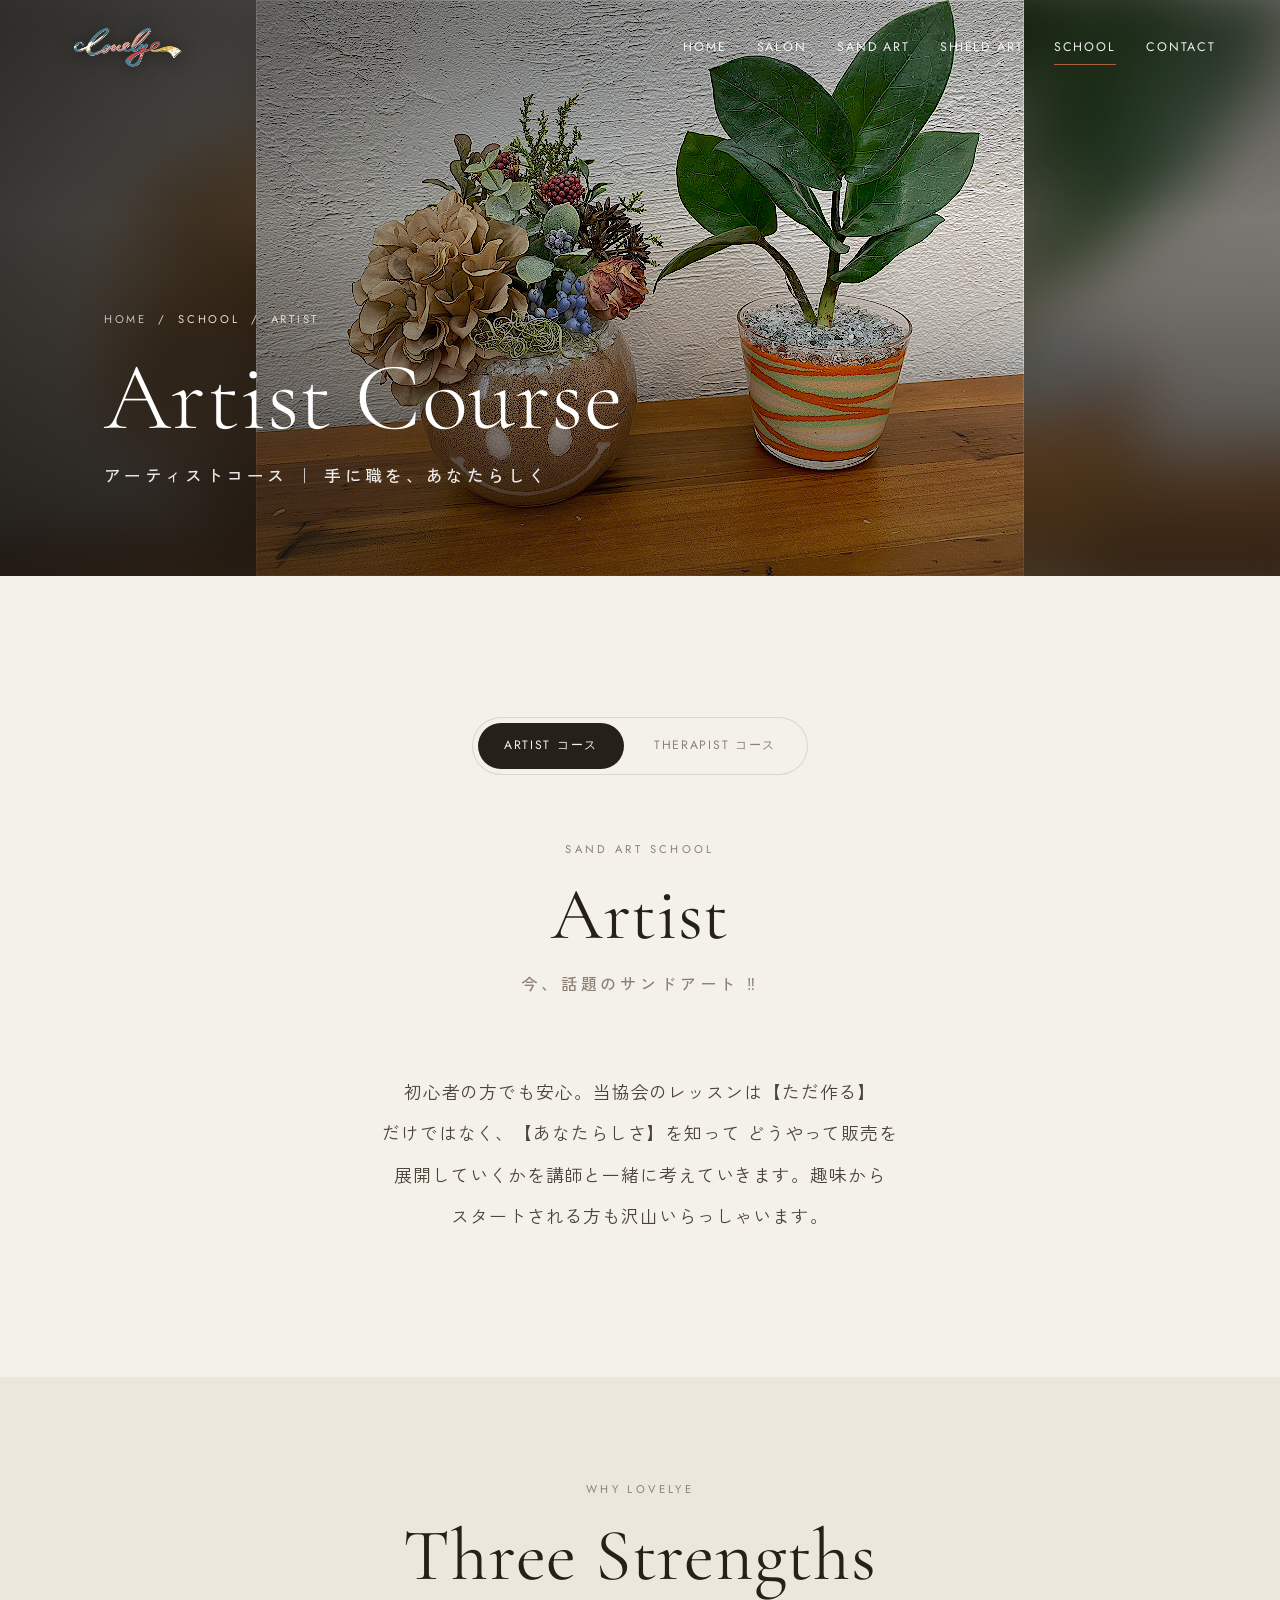
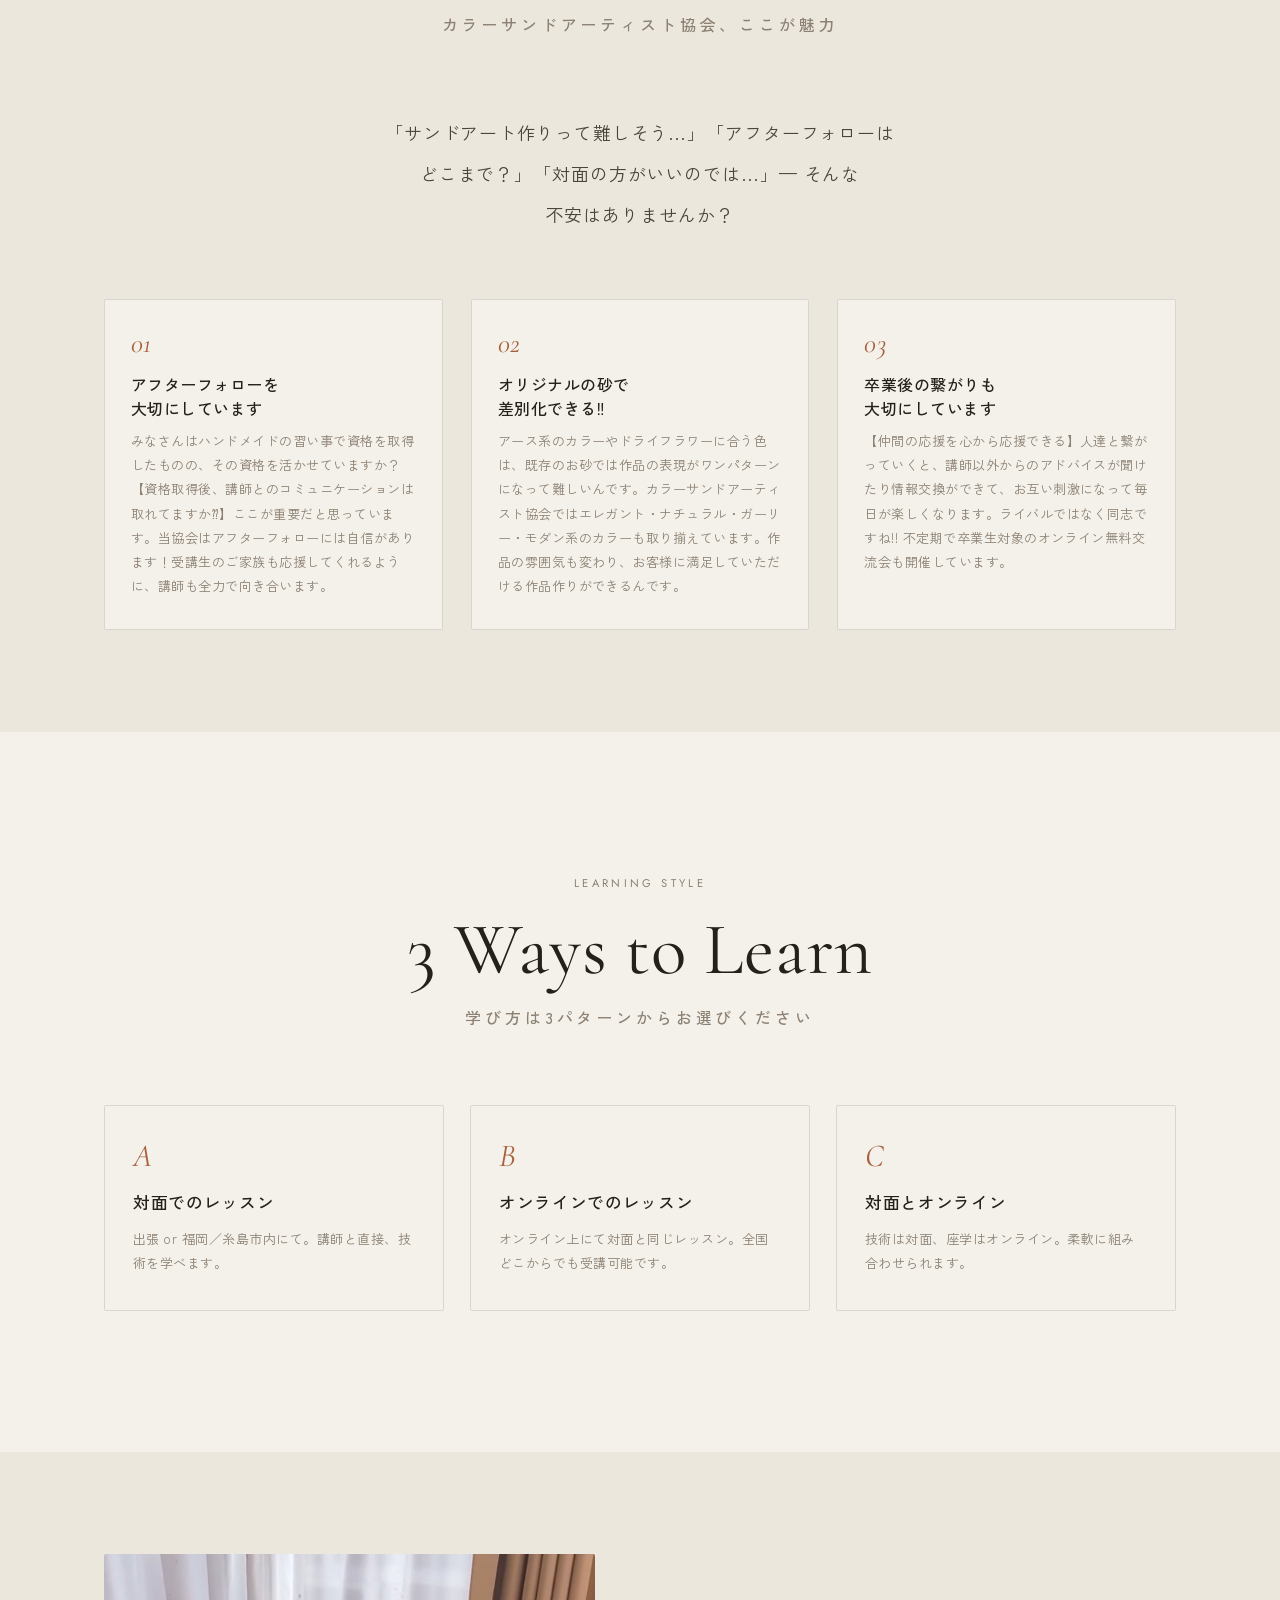
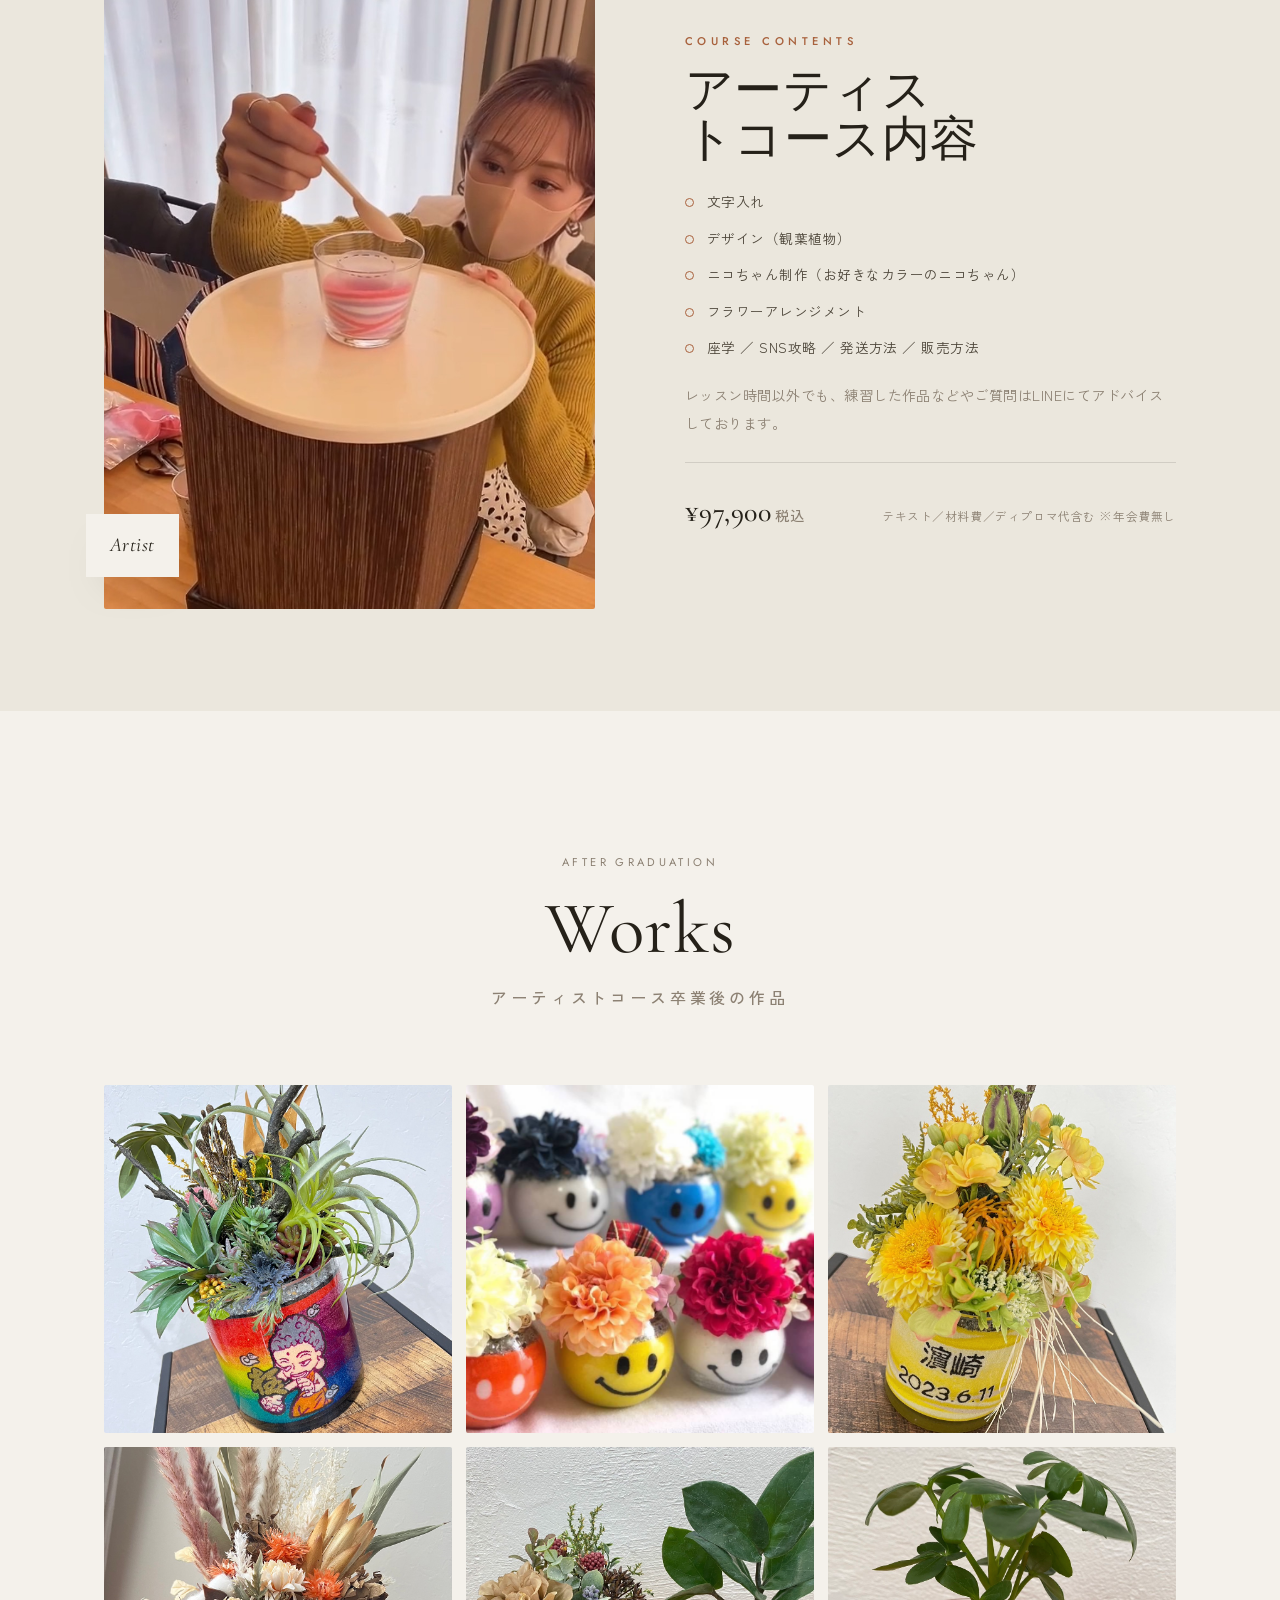
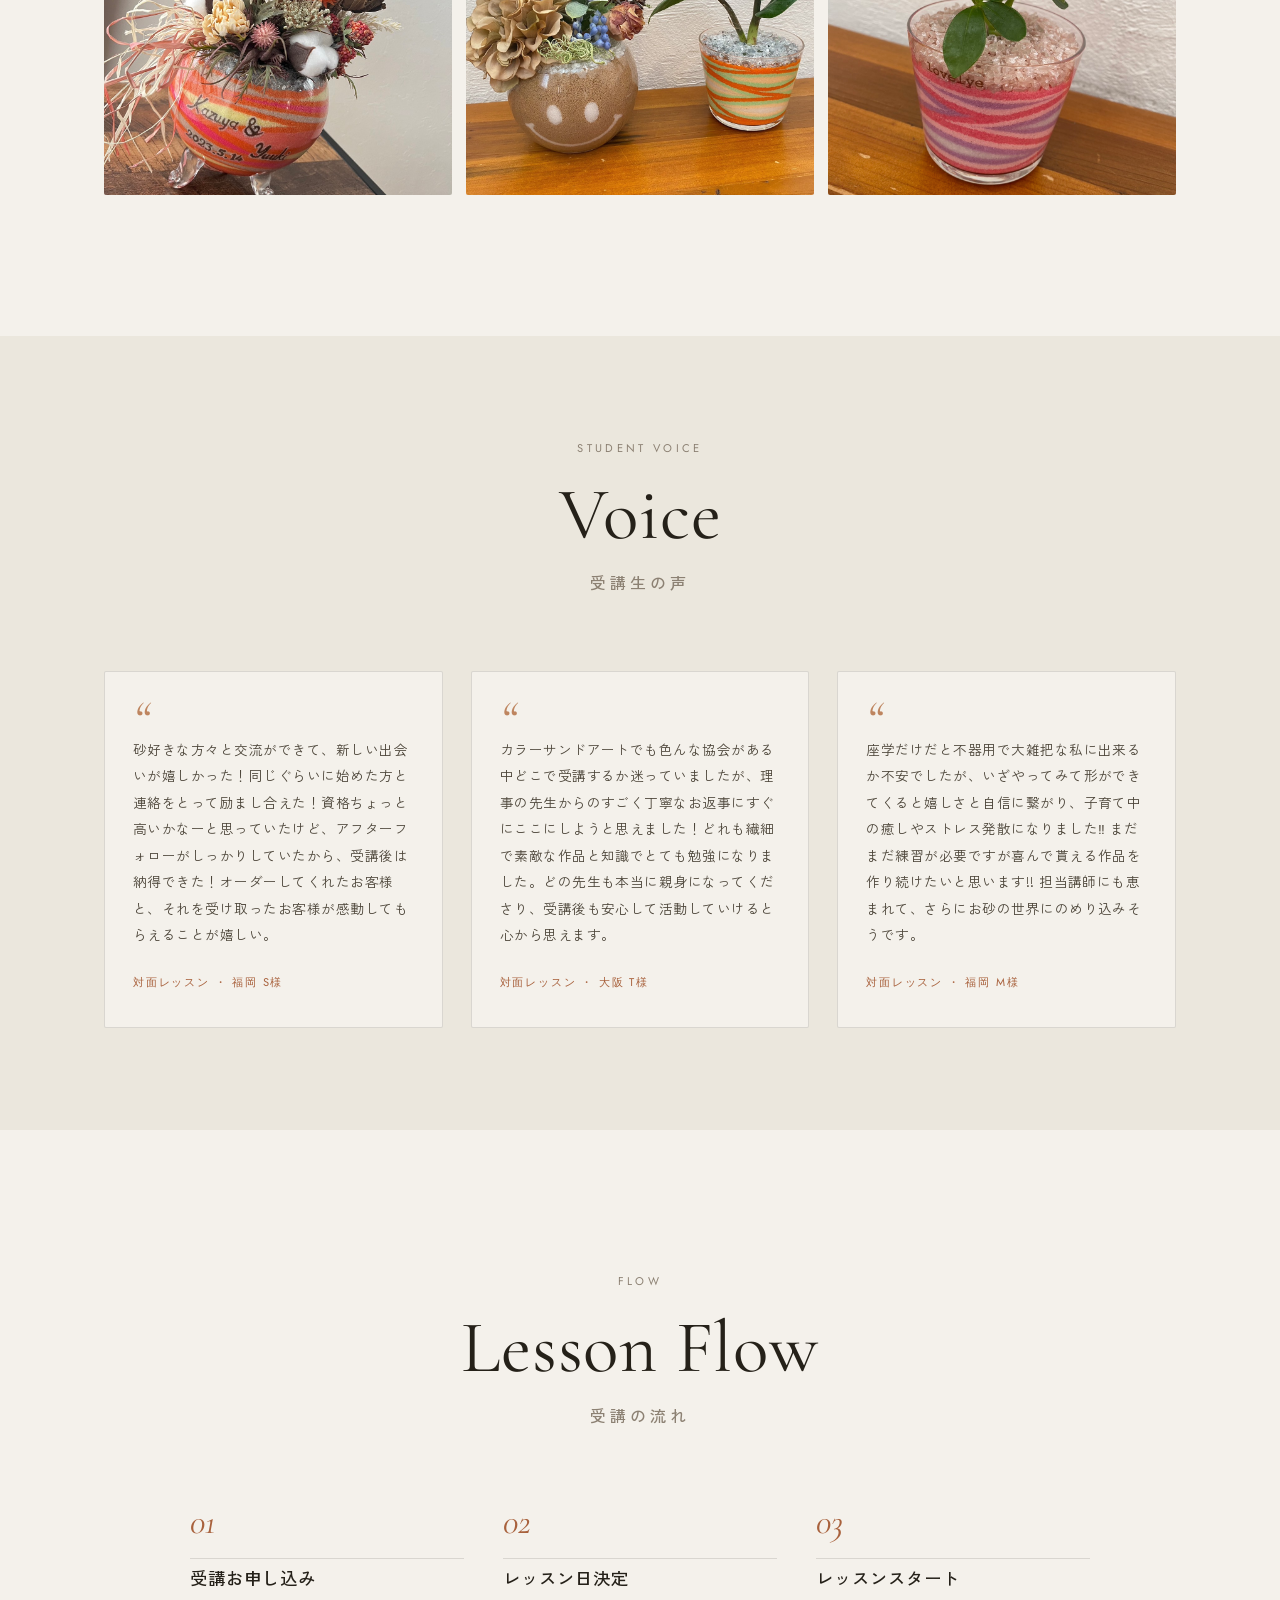
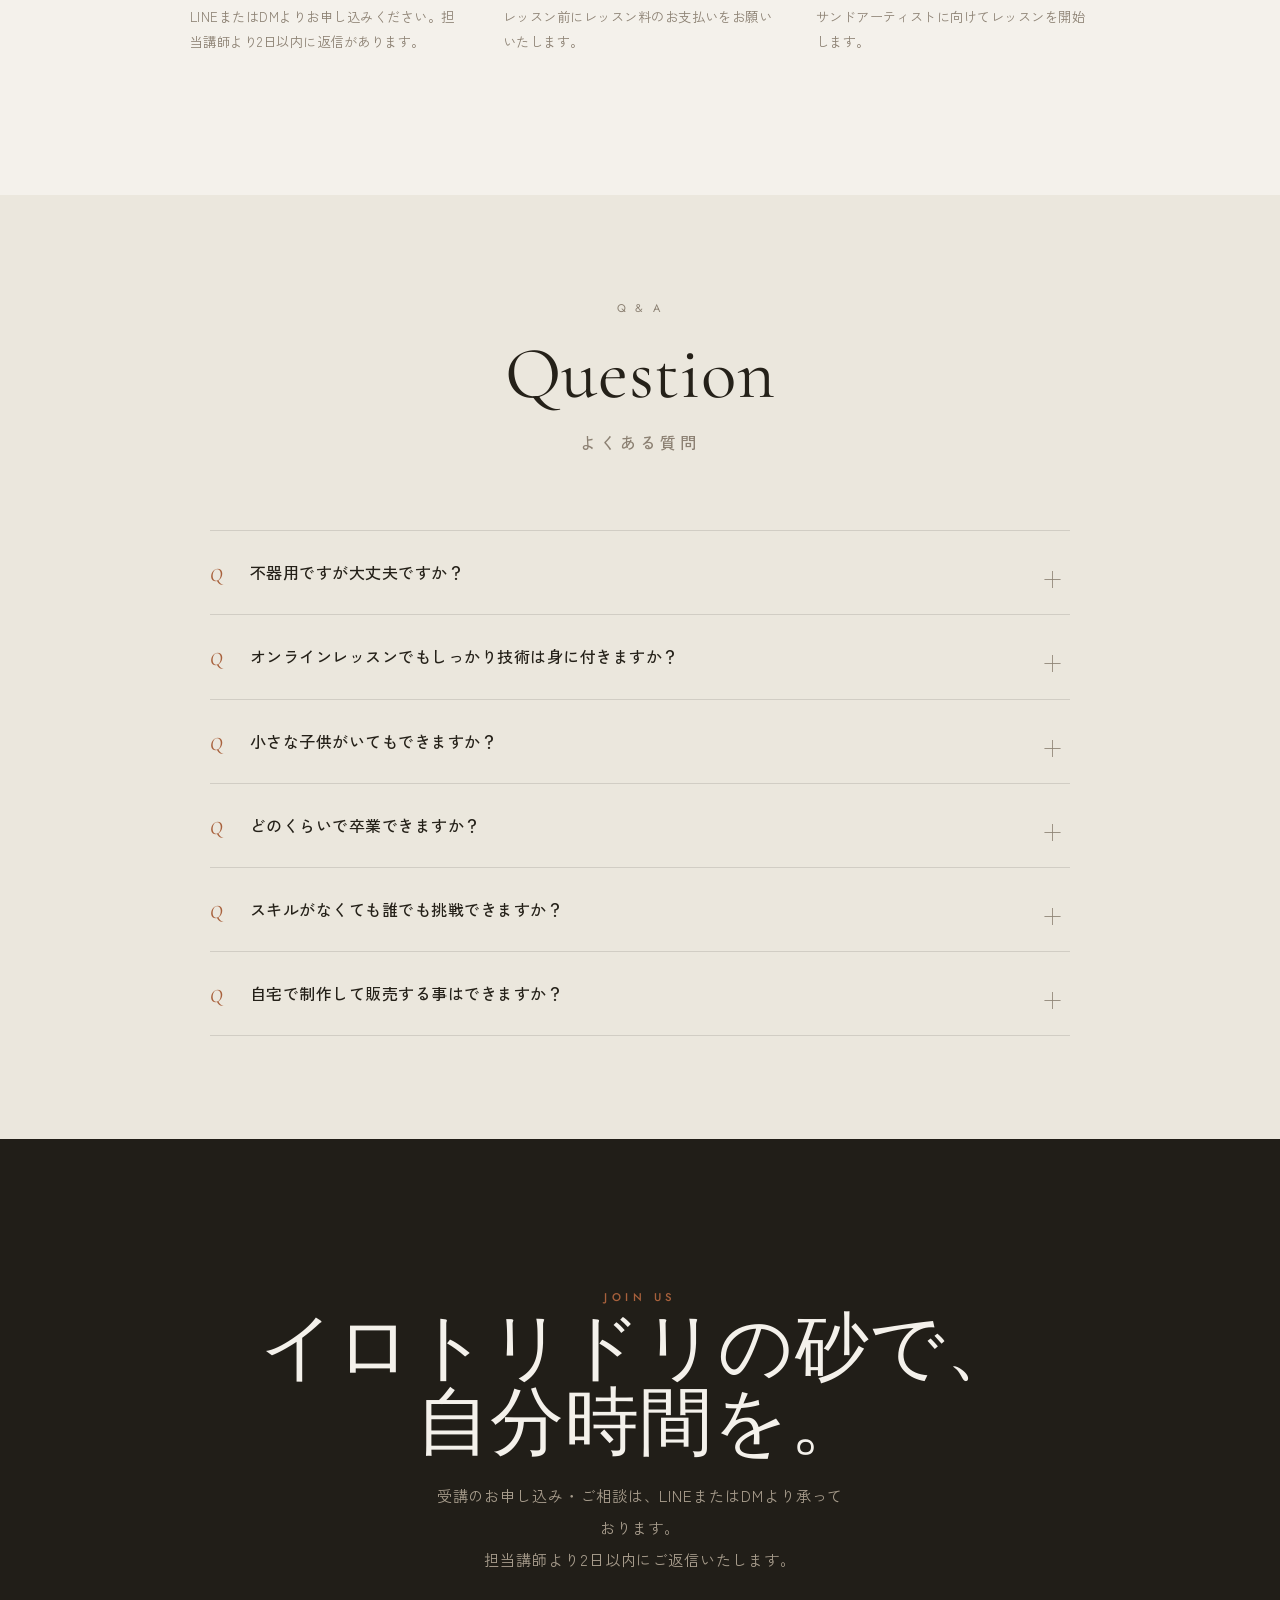
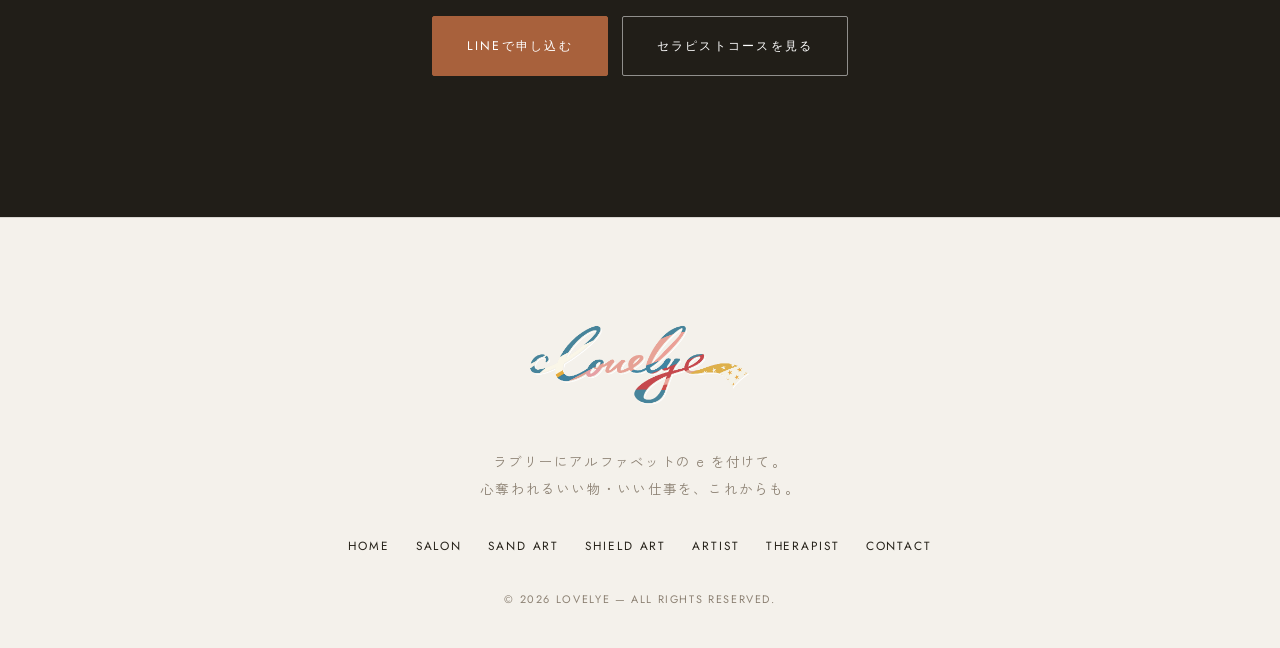
==== artist.html @ 9b3ab556 "Replace Artist Works gallery with real works from the live site - Old gallery mixed in a face selfie" ====
<!DOCTYPE html>
<html lang="ja">
<head>
<meta charset="UTF-8">
<meta name="viewport" content="width=device-width, initial-scale=1.0">
<title>アーティストコース ｜ サンドアートスクール — lovelye</title>
<meta name="description" content="lovelyeスクール アーティストコース — 文字入れ・デザイン・フラワーアレンジメントから販売・SNS展開まで。手に職をつけたい方へ。カラーサンドアーティスト協会。">
<link rel="preconnect" href="https://fonts.googleapis.com">
<link rel="preconnect" href="https://fonts.gstatic.com" crossorigin>
<link href="https://fonts.googleapis.com/css2?family=Cormorant+Garamond:ital,wght@0,300;0,400;0,500;1,300;1,400;1,500&family=Jost:wght@300;400;500&family=Zen+Kaku+Gothic+New:wght@300;400;500;700&display=swap" rel="stylesheet">
<link rel="stylesheet" href="assets/css/site.css?v=17">
</head>
<body>
<svg class="svg-defs" aria-hidden="true" focusable="false"><defs><filter id="sharpen"><feConvolveMatrix order="3" preserveAlpha="true" kernelMatrix="0 -0.45 0 -0.45 2.8 -0.45 0 -0.45 0"/></filter></defs></svg>

<header id="hdr">
  <a href="index.html" class="brand" aria-label="lovelye"><img src="assets/img/logo.png" alt="lovelye"></a>
  <nav class="nav">
    <a href="index.html">Home</a>
    <a href="index.html#salon">Salon</a>
    <a href="order.html">Sand&nbsp;Art</a>
    <a href="index.html#shieldart">Shield&nbsp;Art</a>
    <a href="artist.html" class="active">School</a>
    <a href="index.html#contact">Contact</a>
  </nav>
  <button class="burger" id="burger" aria-label="menu"><span></span><span></span><span></span></button>
</header>
<div class="mobile-nav" id="mnav">
  <a href="index.html">Home<span class="jp">ホーム</span></a>
  <a href="index.html#salon">Salon<span class="jp">サロン</span></a>
  <a href="order.html">Sand Art<span class="jp">サンドアート</span></a>
  <a href="index.html#shieldart">Shield Art<span class="jp">シールドアート</span></a>
  <a href="artist.html">Artist<span class="jp">アーティストコース</span></a>
  <a href="therapist.html">Therapist<span class="jp">セラピストコース</span></a>
  <a href="index.html#contact">Contact<span class="jp">お問い合わせ</span></a>
</div>

<!-- SUBHERO -->
<section class="subhero">
  <div class="subhero-bg"><img class="sbg" src="assets/img/art-4.jpg" alt="" aria-hidden="true"><img class="sfg" src="assets/img/art-4.jpg" alt="サンドアート作品"></div>
  <div class="wrap subhero-in">
    <p class="crumb"><a href="index.html">Home</a> &nbsp;/&nbsp; School &nbsp;/&nbsp; Artist</p>
    <h1>Artist Course</h1>
    <p class="sub">アーティストコース ｜ 手に職を、あなたらしく</p>
  </div>
</section>

<!-- TOGGLE + INTRO -->
<section class="pad">
  <div class="wrap center">
    <div class="toggle reveal" style="margin-bottom:clamp(40px,6vw,64px)">
      <a href="artist.html" class="on">Artist コース</a>
      <a href="therapist.html">Therapist コース</a>
    </div>
    <div class="shead center reveal">
      <span class="num">Sand Art School</span>
      <h2>Artist</h2>
      <span class="jp">今、話題のサンドアート ‼</span>
    </div>
    <p class="intro reveal d1">
      初心者の方でも安心。当協会のレッスンは【ただ作る】だけではなく、【あなたらしさ】を知って
      どうやって販売を展開していくかを講師と一緒に考えていきます。趣味からスタートされる方も沢山いらっしゃいます。
    </p>
  </div>
</section>

<!-- CHARM POINTS -->
<section class="pad-s" style="background:var(--paper-2)">
  <div class="wrap">
    <div class="shead center reveal">
      <span class="num">Why lovelye</span>
      <h2>Three Strengths</h2>
      <span class="jp">カラーサンドアーティスト協会、ここが魅力</span>
    </div>
    <p class="intro reveal d1" style="margin-bottom:clamp(40px,6vw,64px)">「サンドアート作りって難しそう…」「アフターフォローはどこまで？」「対面の方がいいのでは…」— そんな不安はありませんか？</p>
    <div class="points reveal d2">
      <div class="point"><div class="ic">01</div><h4>アフターフォローを<br>大切にしています</h4><p>みなさんはハンドメイドの習い事で資格を取得したものの、その資格を活かせていますか？【資格取得後、講師とのコミュニケーションは取れてますか⁇】ここが重要だと思っています。当協会はアフターフォローには自信があります！受講生のご家族も応援してくれるように、講師も全力で向き合います。</p></div>
      <div class="point"><div class="ic">02</div><h4>オリジナルの砂で<br>差別化できる‼</h4><p>アース系のカラーやドライフラワーに合う色は、既存のお砂では作品の表現がワンパターンになって難しいんです。カラーサンドアーティスト協会ではエレガント・ナチュラル・ガーリー・モダン系のカラーも取り揃えています。作品の雰囲気も変わり、お客様に満足していただける作品作りができるんです。</p></div>
      <div class="point"><div class="ic">03</div><h4>卒業後の繋がりも<br>大切にしています</h4><p>【仲間の応援を心から応援できる】人達と繋がっていくと、講師以外からのアドバイスが聞けたり情報交換ができて、お互い刺激になって毎日が楽しくなります。ライバルではなく同志ですね!! 不定期で卒業生対象のオンライン無料交流会も開催しています。</p></div>
    </div>
  </div>
</section>

<!-- 3 WAYS -->
<section class="pad">
  <div class="wrap">
    <div class="shead center reveal">
      <span class="num">Learning Style</span>
      <h2>3 Ways to Learn</h2>
      <span class="jp">学び方は3パターンからお選びください</span>
    </div>
    <div class="ways reveal d1">
      <div class="way"><div class="no">A</div><h4>対面でのレッスン</h4><p>出張 or 福岡／糸島市内にて。講師と直接、技術を学べます。</p></div>
      <div class="way"><div class="no">B</div><h4>オンラインでのレッスン</h4><p>オンライン上にて対面と同じレッスン。全国どこからでも受講可能です。</p></div>
      <div class="way"><div class="no">C</div><h4>対面とオンライン</h4><p>技術は対面、座学はオンライン。柔軟に組み合わせられます。</p></div>
    </div>
  </div>
</section>

<!-- COURSE CONTENT + PRICE -->
<section class="pad-s" style="background:var(--paper-2)">
  <div class="wrap">
    <div class="split">
      <div class="split-fig reveal">
        <img src="assets/img/art-1.jpg" alt="アーティストコース作品">
        <span class="cap">Artist</span>
      </div>
      <div>
        <span class="eyebrow reveal">Course Contents</span>
        <h2 class="disp reveal d1" style="font-size:clamp(2rem,5vw,3rem);margin:12px 0 24px">アーティストコース内容</h2>
        <div class="course reveal d2" style="border:none;background:transparent">
          <ul style="margin:0 0 20px">
            <li>文字入れ</li>
            <li>デザイン（観葉植物）</li>
            <li>ニコちゃん制作（お好きなカラーのニコちゃん）</li>
            <li>フラワーアレンジメント</li>
            <li>座学 ／ SNS攻略 ／ 発送方法 ／ 販売方法</li>
          </ul>
          <p class="lead" style="margin-bottom:24px">レッスン時間以外でも、練習した作品などやご質問はLINEにてアドバイスしております。</p>
          <div class="pr" style="border-top:1px solid var(--line);padding-top:22px">
            <span class="amt">¥97,900<small>税込</small></span>
            <span class="n">テキスト／材料費／ディプロマ代含む ※年会費無し</span>
          </div>
        </div>
      </div>
    </div>
  </div>
</section>

<!-- GRADUATE WORKS -->
<section class="pad">
  <div class="wrap">
    <div class="shead center reveal">
      <span class="num">After Graduation</span>
      <h2>Works</h2>
      <span class="jp">アーティストコース卒業後の作品</span>
    </div>
    <div class="masonry reveal d1">
      <figure><img src="assets/img/work-1.jpg" alt="サンドアート作品"></figure>
      <figure><img src="assets/img/work-4.jpg" alt="サンドアート作品"></figure>
      <figure><img src="assets/img/work-2.jpg" alt="サンドアート作品"></figure>
      <figure><img src="assets/img/work-3.jpg" alt="サンドアート作品"></figure>
      <figure><img src="assets/img/work-6.jpg" alt="サンドアート作品"></figure>
      <figure><img src="assets/img/work-5.jpg" alt="サンドアート作品"></figure>
    </div>
  </div>
</section>

<!-- VOICES -->
<section class="pad-s" style="background:var(--paper-2)">
  <div class="wrap">
    <div class="shead center reveal">
      <span class="num">Student Voice</span>
      <h2>Voice</h2>
      <span class="jp">受講生の声</span>
    </div>
    <div class="voices all reveal d1">
      <div class="voice"><span class="q">“</span><p>砂好きな方々と交流ができて、新しい出会いが嬉しかった！同じぐらいに始めた方と連絡をとって励まし合えた！資格ちょっと高いかなーと思っていたけど、アフターフォローがしっかりしていたから、受講後は納得できた！オーダーしてくれたお客様と、それを受け取ったお客様が感動してもらえることが嬉しい。</p><span class="who">対面レッスン ・ 福岡 S様</span></div>
      <div class="voice"><span class="q">“</span><p>カラーサンドアートでも色んな協会がある中どこで受講するか迷っていましたが、理事の先生からのすごく丁寧なお返事にすぐにここにしようと思えました！どれも繊細で素敵な作品と知識でとても勉強になりました。どの先生も本当に親身になってくださり、受講後も安心して活動していけると心から思えます。</p><span class="who">対面レッスン ・ 大阪 T様</span></div>
      <div class="voice"><span class="q">“</span><p>座学だけだと不器用で大雑把な私に出来るか不安でしたが、いざやってみて形ができてくると嬉しさと自信に繋がり、子育て中の癒しやストレス発散になりました‼️ まだまだ練習が必要ですが喜んで貰える作品を作り続けたいと思います!! 担当講師にも恵まれて、さらにお砂の世界にのめり込みそうです。</p><span class="who">対面レッスン ・ 福岡 M様</span></div>
    </div>
  </div>
</section>

<!-- FLOW -->
<section class="pad">
  <div class="wrap">
    <div class="shead center reveal">
      <span class="num">Flow</span>
      <h2>Lesson Flow</h2>
      <span class="jp">受講の流れ</span>
    </div>
    <div class="flow reveal d1" style="max-width:900px;margin:0 auto;grid-template-columns:repeat(3,1fr)">
      <div class="step"><div class="l"></div><h4>受講お申し込み</h4><p>LINEまたはDMよりお申し込みください。担当講師より2日以内に返信があります。</p></div>
      <div class="step"><div class="l"></div><h4>レッスン日決定</h4><p>レッスン前にレッスン料のお支払いをお願いいたします。</p></div>
      <div class="step"><div class="l"></div><h4>レッスンスタート</h4><p>サンドアーティストに向けてレッスンを開始します。</p></div>
    </div>
  </div>
</section>

<!-- FAQ -->
<section class="pad-s" style="background:var(--paper-2)">
  <div class="wrap">
    <div class="shead center reveal">
      <span class="num">Q & A</span>
      <h2>Question</h2>
      <span class="jp">よくある質問</span>
    </div>
    <div class="faq reveal d1">
      <details><summary>不器用ですが大丈夫ですか？</summary><div class="a">細かい作業が苦手な方や、不器用な人でも、ものづくりが好きであれば大丈夫です。戦略を立てて自分自身の作品をうまくブランディングしていくことで、不器用さをカバーしていくことができます。また講師がお1人お1人のペースに合わせてレッスンを進めていくのでご安心ください。</div></details>
      <details><summary>オンラインレッスンでもしっかり技術は身に付きますか？</summary><div class="a">オンラインレッスンでもしっかり技術は身につきます。ご安心ください。オンラインレッスン受講生にはお見本が数点入ります。</div></details>
      <details><summary>小さな子供がいてもできますか？</summary><div class="a">もちろん可能です。小さなお子様がいらっしゃるママさんや専業主婦の方も多いです。講師も子育て中の方が多いためご安心ください。無理なくご自分のペースで自分の時間を作って、イロトリドリの砂で癒されてください。</div></details>
      <details><summary>どのくらいで卒業できますか？</summary><div class="a">対面レッスンの場合は最短で2日、オンラインレッスンの場合は最短で4日になります。アーティストコースの場合は卒業課題がございます。卒業課題合格後、サンドアーティストとして活動していただけます。平均で1ヶ月〜2ヶ月以内にご卒業される方が多いです。</div></details>
      <details><summary>スキルがなくても誰でも挑戦できますか？</summary><div class="a">『難しそう』と見えてしまうのは錯覚なんです。ちゃんとカラクリがあります。みなさんスタートは未経験の方が多いです。未経験者の方は固定概念がないため、講師の教えた事をシンプルに表現できます。当協会の講師は一人一人に寄り添って、丁寧に教えてくれます。ご安心ください。</div></details>
      <details><summary>自宅で制作して販売する事はできますか？</summary><div class="a">資格取得後は可能です。文字をお砂で描いたり、花器の中にスプーン1本でデザインして好きなテイストのフラワーアレンジや観葉植物を入れたりと、サンドアートって色んな楽しみ方ができます。自宅に居ながら制作できるって、ママとしてはありがたいですよね！</div></details>
    </div>
  </div>
</section>

<!-- CTA -->
<section class="dark pad">
  <div class="wrap cta">
    <span class="eyebrow reveal">Join us</span>
    <h2 class="reveal d1">イロトリドリの砂で、<br>自分時間を。</h2>
    <p class="reveal d1">受講のお申し込み・ご相談は、LINEまたはDMより承っております。<br>担当講師より2日以内にご返信いたします。</p>
    <div class="reveal d2" style="display:flex;gap:14px;justify-content:center;flex-wrap:wrap">
      <a class="btn clay" href="https://line.me/R/ti/p/@ecl8422y" target="_blank" rel="noopener">LINEで申し込む</a>
      <a class="btn" style="border-color:rgba(255,255,255,.5);color:#fff" href="therapist.html">セラピストコースを見る</a>
    </div>
  </div>
</section>

<footer>
  <div class="wrap">
    <img class="logo-img" src="assets/img/logo.png" alt="lovelye">
    <p class="ft-tag">ラブリーにアルファベットの e を付けて。<br>心奪われるいい物・いい仕事を、これからも。</p>
    <nav class="ft-nav">
      <a href="index.html">Home</a>
      <a href="index.html#salon">Salon</a>
      <a href="order.html">Sand Art</a>
      <a href="index.html#shieldart">Shield Art</a>
      <a href="artist.html">Artist</a>
      <a href="therapist.html">Therapist</a>
      <a href="index.html#contact">Contact</a>
    </nav>
    <p class="copy">© 2026 lovelye — All Rights Reserved.</p>
  </div>
</footer>

<script src="assets/js/site.js?v=17"></script>
</body>
</html>
---- assets/css/site.css ----
/* =========================================================
   lovelye — shared stylesheet
   Light editorial / Japanese-European atelier
   ========================================================= */
:root{
  --paper:#F4F1EB;
  --paper-2:#EBE7DD;
  --paper-3:#E2DCCF;
  --ink:#252119;
  --ink-soft:#4B4438;
  --muted:#8C8173;
  --muted-l:#A79C8C;
  --line:rgba(37,33,25,.13);
  --line-d:rgba(244,241,235,.16);
  --clay:#A8613C;
  --clay-soft:#BE855F;
  --dark:#211E18;
  --dark-2:#2A251E;
  --serif:"Cormorant Garamond",serif;
  --gothic:"Zen Kaku Gothic New",sans-serif;
  --jost:"Jost",sans-serif;
  --e:cubic-bezier(.16,.8,.24,1);
}
*{margin:0;padding:0;box-sizing:border-box}
html{scroll-behavior:smooth;-webkit-text-size-adjust:100%}
body{
  font-family:var(--gothic);
  color:var(--ink);
  background:var(--paper);
  line-height:1.95;
  font-weight:400;
  letter-spacing:.03em;
  -webkit-font-smoothing:antialiased;
  overflow-x:hidden;
}
img{display:block;max-width:100%}
a{color:inherit;text-decoration:none}
::selection{background:var(--clay);color:#fff}

/* --- Japanese-aware line breaking (natural 改行) --- */
h1,h2,h3,h4,.disp,.subt{text-wrap:balance}
p,.lead,.intro,.poem,.voice p,.faq .a,.frow .txt p,.prof-txt p,.point p,.way p,.scene p,.subitem p{text-wrap:pretty}
.intro,.frow h3,.course h3,.subitem h4,.point h4,.way h4,.scene .n,.shead .jp,.subt,.step h4,.hero .tag,.subhero .sub{word-break:auto-phrase;line-break:strict}
.big{word-break:keep-all;text-wrap:wrap}

/* ---------- helpers ---------- */
.wrap{max-width:1200px;margin:0 auto;padding:0 clamp(22px,5vw,64px)}
.pad{padding:clamp(80px,11vw,150px) 0}
.pad-s{padding:clamp(60px,8vw,110px) 0}
.center{text-align:center}

.eyebrow{
  font-family:var(--jost);font-weight:500;font-size:.7rem;
  letter-spacing:.4em;text-transform:uppercase;color:var(--clay);
  display:inline-block;
}
.disp{font-family:var(--serif);font-weight:400;line-height:1.02;letter-spacing:.01em}
.lead{color:var(--muted);font-weight:400;font-size:.96rem;line-height:2.15}

/* section head */
.shead{margin-bottom:clamp(44px,6vw,72px)}
.shead .num{font-family:var(--jost);font-size:.7rem;letter-spacing:.3em;text-transform:uppercase;color:var(--muted);display:block;margin-bottom:18px}
.shead h2{font-family:var(--serif);font-weight:400;font-size:clamp(2.5rem,6.2vw,4.6rem);line-height:1;letter-spacing:.01em}
.shead .jp{font-family:var(--gothic);font-weight:500;font-size:clamp(.86rem,2.3vw,1rem);letter-spacing:.24em;color:var(--muted);margin-top:16px;display:block}
.center .shead{text-align:center}
.center .shead h2{display:block}

/* text link */
.tlink{
  font-family:var(--jost);font-size:.76rem;letter-spacing:.2em;text-transform:uppercase;
  color:var(--ink);display:inline-flex;align-items:center;gap:11px;padding-bottom:6px;
  border-bottom:1px solid var(--ink);transition:gap .4s var(--e),color .4s var(--e),border-color .4s var(--e);
}
.tlink:hover{gap:19px;color:var(--clay);border-color:var(--clay)}
.tlink.light{color:#fff;border-color:rgba(255,255,255,.6)}
.tlink.light:hover{color:var(--clay-soft);border-color:var(--clay-soft)}

/* button */
.btn{
  display:inline-flex;align-items:center;gap:12px;font-family:var(--jost);font-size:.78rem;
  letter-spacing:.18em;text-transform:uppercase;padding:17px 34px;border:1px solid var(--ink);
  color:var(--ink);transition:.45s var(--e);border-radius:2px;
}
.btn:hover{background:var(--ink);color:var(--paper)}
.btn.clay{background:var(--clay);border-color:var(--clay);color:#fff}
.btn.clay:hover{background:var(--ink);border-color:var(--ink)}

/* ---------- header ---------- */
header{
  position:fixed;top:0;left:0;width:100%;z-index:100;
  display:flex;align-items:center;justify-content:space-between;
  padding:18px clamp(22px,5vw,64px);
  transition:background .5s var(--e),padding .5s var(--e),box-shadow .5s var(--e);
}
header.solid{background:rgba(244,241,235,.9);backdrop-filter:blur(14px);
  padding:11px clamp(22px,5vw,64px);box-shadow:0 1px 0 var(--line)}
.brand{font-family:var(--serif);font-style:italic;font-weight:500;font-size:1.78rem;color:#fff;transition:color .5s var(--e);line-height:1;letter-spacing:.02em;display:flex;align-items:center}
.brand img{height:58px;width:auto;display:block;transition:height .5s var(--e),filter .5s var(--e)}
header:not(.solid) .brand img{filter:drop-shadow(0 2px 8px rgba(0,0,0,.6))}
header.solid .brand img{height:44px}
.brand .txt-mark{display:none}
header.solid .brand{color:var(--ink)}
/* header on light (inner pages without dark hero) */
header.on-light .brand{color:var(--ink)}
header.on-light .nav a{color:var(--ink)}
header.on-light .burger span{background:var(--ink)}
.nav{display:flex;align-items:center;gap:30px}
.nav a{font-family:var(--jost);font-size:.78rem;letter-spacing:.15em;text-transform:uppercase;color:rgba(255,255,255,.92);position:relative;transition:color .4s var(--e)}
header.solid .nav a{color:var(--ink)}
.nav a::after{content:"";position:absolute;left:0;bottom:-6px;width:0;height:1px;background:var(--clay);transition:width .4s var(--e)}
.nav a:hover{color:var(--clay-soft)}
header.solid .nav a:hover,header.on-light .nav a:hover{color:var(--clay)}
.nav a:hover::after{width:100%}
.nav a.active::after{width:100%}
.burger{display:none;flex-direction:column;gap:5px;background:none;border:0;cursor:pointer;padding:8px;z-index:110}
.burger span{width:25px;height:1.5px;background:#fff;transition:.4s var(--e)}
header.solid .burger span{background:var(--ink)}
.menu-open .burger span{background:var(--paper)}
.menu-open .burger span:nth-child(1){transform:translateY(6.5px) rotate(45deg)}
.menu-open .burger span:nth-child(2){opacity:0}
.menu-open .burger span:nth-child(3){transform:translateY(-6.5px) rotate(-45deg)}

.mobile-nav{position:fixed;inset:0;z-index:105;background:var(--dark);
  display:flex;flex-direction:column;align-items:center;justify-content:center;gap:22px;
  opacity:0;visibility:hidden;transition:opacity .5s var(--e),visibility .5s var(--e)}
.menu-open .mobile-nav{opacity:1;visibility:visible}
.mobile-nav a{font-family:var(--serif);font-size:1.9rem;color:var(--paper);letter-spacing:.02em;text-align:center}
.mobile-nav a .jp{display:block;font-family:var(--gothic);font-size:.74rem;letter-spacing:.2em;color:var(--muted-l);margin-top:2px}

/* ---------- reveal ---------- */
.reveal{opacity:0;transform:translateY(30px);transition:opacity 1s var(--e),transform 1s var(--e)}
.reveal.in{opacity:1;transform:none}
.d1{transition-delay:.1s}.d2{transition-delay:.22s}.d3{transition-delay:.34s}.d4{transition-delay:.46s}
/* image wipe-reveal on scroll */
.frow.reveal .fig img,.split-fig.reveal img,.prof-fig.reveal img,.shield-fig.reveal img{
  clip-path:inset(0 0 16% 0);transform:scale(1.05);
  transition:clip-path 1.2s var(--e) .12s,transform 1.5s var(--e) .12s}
.frow.reveal.in .fig img,.split-fig.reveal.in img,.prof-fig.reveal.in img,.shield-fig.reveal.in img{
  clip-path:inset(0 0 0 0);transform:scale(1)}
@media(prefers-reduced-motion:reduce){
  .frow.reveal .fig img,.split-fig.reveal img,.prof-fig.reveal img,.shield-fig.reveal img{clip-path:none;transform:none}
}

/* ---------- hero (home) ---------- */
.hero{min-height:100vh;min-height:100svh;display:flex;align-items:flex-end;position:relative;overflow:hidden;color:#fff}
.hero-bg{position:absolute;inset:0;z-index:-2;overflow:hidden;background:#0c0a07}
.hero-bg .hs{position:absolute;inset:0;display:block;width:100%;height:100%;
  opacity:0;animation:heroFade 21s infinite;will-change:opacity}
.hero-bg .hs img{position:absolute;inset:0;width:100%;height:100%;object-fit:cover;object-position:center 42%;
  filter:url(#sharpen) saturate(1) contrast(1.02) brightness(1.04);transform:scale(1.05)}
.hero-bg .hs .hbg{display:none}
.hero-bg .hs .hfg{z-index:1}
.hero-bg .s2{animation-delay:7s}
.hero-bg .s3{animation-delay:14s}
/* per-slide framing (desktop) */
.hero-bg .s1 img{object-position:center 34%}
.hero-bg .s2 img{object-position:64% 50%}
.hero-bg .s3 img{object-position:center 46%}
@keyframes heroFade{0%{opacity:0}4%{opacity:1}29%{opacity:1}34%{opacity:0}100%{opacity:0}}
.svg-defs{position:absolute;width:0;height:0;overflow:hidden}
@media(prefers-reduced-motion:reduce){.hero-bg .hs{transition:none}}
.hero::after{content:"";position:absolute;inset:0;z-index:-1;
  background:
    linear-gradient(92deg,rgba(14,11,8,.46) 0%,rgba(14,11,8,.16) 34%,rgba(14,11,8,0) 62%),
    linear-gradient(180deg,rgba(14,11,8,.2) 0%,rgba(14,11,8,0) 22%,rgba(14,11,8,0) 54%,rgba(14,11,8,.5) 100%)}
.hero-in{padding-bottom:clamp(54px,9vw,120px);width:100%}
.hero .eyebrow{color:#Ebdccb;opacity:0;animation:fu 1s var(--e) .3s forwards}
.hero h1{font-family:var(--serif);font-weight:300;font-size:clamp(3.8rem,12.5vw,10rem);line-height:.88;letter-spacing:.005em;margin:.14em 0 .34em;opacity:0;animation:fu 1.1s var(--e) .45s forwards;text-shadow:0 8px 60px rgba(0,0,0,.45)}
.hero h1 em{font-style:italic;font-weight:400;color:#EdCFB6}
.hero .tag{font-family:var(--gothic);font-weight:300;font-size:clamp(.94rem,2.4vw,1.2rem);letter-spacing:.16em;line-height:2.1;max-width:min(92vw,30em);opacity:0;animation:fu 1.1s var(--e) .6s forwards;text-shadow:0 2px 26px rgba(0,0,0,.55)}
.hero-tri{display:flex;gap:12px 30px;margin-top:clamp(30px,5vw,50px);flex-wrap:wrap;opacity:0;animation:fu 1.1s var(--e) .78s forwards}
.hero-tri a{font-family:var(--jost);font-size:.76rem;letter-spacing:.18em;text-transform:uppercase;padding-bottom:5px;border-bottom:1px solid rgba(255,255,255,.4);color:rgba(255,255,255,.92);transition:.4s var(--e)}
.hero-tri a:hover{border-color:var(--clay-soft);color:#EdCFB6}
.scrollcue{position:absolute;right:clamp(22px,5vw,64px);bottom:42px;z-index:2;writing-mode:vertical-rl;font-family:var(--jost);font-size:.66rem;letter-spacing:.3em;text-transform:uppercase;color:rgba(255,255,255,.72);display:flex;align-items:center;gap:14px}
.scrollcue::after{content:"";width:1px;height:56px;background:linear-gradient(rgba(255,255,255,.7),transparent);animation:cue 2.2s var(--e) infinite}
@keyframes cue{0%{transform:scaleY(0);transform-origin:top}45%{transform:scaleY(1);transform-origin:top}55%{transform:scaleY(1);transform-origin:bottom}100%{transform:scaleY(0);transform-origin:bottom}}
@keyframes fu{from{opacity:0;transform:translateY(26px)}to{opacity:1;transform:none}}

/* ---------- subhero (inner pages) ---------- */
.subhero{position:relative;min-height:64vh;min-height:64svh;display:flex;align-items:flex-end;overflow:hidden;color:#fff}
.subhero-bg{position:absolute;inset:0;z-index:-2;overflow:hidden}
.subhero-bg picture{position:absolute;inset:0;display:block;width:100%;height:100%}
.subhero-bg img{position:absolute;inset:0;width:100%;height:100%;object-fit:cover;object-position:center 42%;transform:scale(1.03);filter:url(#sharpen) saturate(.9) contrast(1.03) brightness(.94)}
/* whole-photo (no crop) with soft blurred fill */
.subhero-bg .sbg{object-fit:cover;object-position:center;transform:scale(1.14);filter:blur(28px) saturate(1.08) brightness(.58)}
.subhero-bg .sfg{object-fit:contain;object-position:center;transform:none;filter:url(#sharpen) saturate(.95) contrast(1.03) brightness(.98);z-index:1}
.subhero::after{content:"";position:absolute;inset:0;z-index:-1;background:
  linear-gradient(94deg,rgba(14,11,8,.6) 0%,rgba(14,11,8,.28) 36%,rgba(14,11,8,0) 70%),
  linear-gradient(180deg,rgba(14,11,8,.24),rgba(14,11,8,0) 38%,rgba(14,11,8,.55))}
.subhero-in{padding-bottom:clamp(44px,7vw,84px);width:100%}
.subhero .crumb{font-family:var(--jost);font-size:.7rem;letter-spacing:.24em;text-transform:uppercase;color:#Ebdccb;margin-bottom:20px;opacity:0;animation:fu .9s var(--e) .2s forwards}
.subhero .crumb a{color:rgba(255,255,255,.7)}
.subhero .crumb a:hover{color:#fff}
.subhero h1{font-family:var(--serif);font-weight:300;font-size:clamp(2.9rem,8vw,6rem);line-height:.98;opacity:0;animation:fu 1s var(--e) .34s forwards}
.subhero .sub{font-family:var(--gothic);font-weight:500;font-size:clamp(.9rem,2.3vw,1.05rem);letter-spacing:.2em;margin-top:14px;color:rgba(255,255,255,.9);opacity:0;animation:fu 1s var(--e) .5s forwards}

/* ---------- concept split ---------- */
.split{display:grid;grid-template-columns:1fr 1fr;gap:clamp(38px,7vw,92px);align-items:center}
.split .big{font-family:var(--serif);font-weight:400;font-size:clamp(1.7rem,4vw,2.6rem);line-height:1.5;letter-spacing:.02em;margin:12px 0 30px}
.split .big em{font-style:italic;color:var(--clay)}
.split-fig{position:relative}
.split-fig img{width:100%;aspect-ratio:3/4;object-fit:cover;border-radius:2px}
.split-fig .cap{position:absolute;left:-18px;bottom:32px;background:var(--paper);color:var(--ink);font-family:var(--serif);font-style:italic;font-size:1.25rem;padding:12px 24px;box-shadow:0 20px 40px -26px rgba(37,33,25,.5)}

/* ---------- worlds triad ---------- */
.tri{display:grid;grid-template-columns:repeat(3,1fr);gap:clamp(16px,2.4vw,28px)}
.tri-card{position:relative;overflow:hidden;border-radius:2px;background:var(--paper-2)}
.tri-card .ph{aspect-ratio:3/4;overflow:hidden}
.tri-card img{width:100%;height:100%;object-fit:cover;transition:transform 1.2s var(--e);filter:saturate(.98)}
.tri-card:hover img{transform:scale(1.06)}
.tri-card .body{position:absolute;inset:0;display:flex;flex-direction:column;justify-content:flex-end;padding:32px 28px;background:linear-gradient(180deg,transparent 42%,rgba(20,17,12,.82) 100%);color:#fff}
.tri-card .idx{font-family:var(--jost);font-size:.7rem;letter-spacing:.3em;color:#EdCFB6;margin-bottom:auto}
.tri-card h3{font-family:var(--serif);font-weight:400;font-size:2.1rem;line-height:1;margin-bottom:5px}
.tri-card .jp{font-family:var(--gothic);font-size:.82rem;letter-spacing:.14em;color:rgba(255,255,255,.8)}
.tri-card p{font-size:.8rem;color:rgba(255,255,255,.82);margin-top:12px;line-height:1.8}
.tri-card .go{margin-top:15px;font-family:var(--jost);font-size:.7rem;letter-spacing:.2em;text-transform:uppercase;color:#EdCFB6;display:inline-flex;gap:9px;transition:gap .4s var(--e)}
.tri-card:hover .go{gap:16px}

/* ---------- feature rows ---------- */
.frow{display:grid;grid-template-columns:1fr 1fr;gap:clamp(34px,6vw,82px);align-items:center;margin-bottom:clamp(56px,9vw,116px)}
.frow:last-child{margin-bottom:0}
.frow.rev .fig{order:2}
.frow .fig img{width:100%;aspect-ratio:4/3;object-fit:cover;border-radius:2px}
.frow .fig.tall img{aspect-ratio:4/5}
.frow .txt .kick{font-family:var(--jost);font-size:.72rem;letter-spacing:.24em;text-transform:uppercase;color:var(--clay);display:block;margin-bottom:18px}
.frow .txt h3{font-family:var(--gothic);font-weight:500;font-size:clamp(1.35rem,3vw,1.9rem);line-height:1.6;letter-spacing:.04em;margin-bottom:20px}
.frow .txt p{color:var(--muted);font-size:.94rem;line-height:2.1}
.chips{display:flex;flex-wrap:wrap;gap:9px;margin-top:24px}
.chips span{font-size:.75rem;letter-spacing:.06em;color:var(--ink-soft);border:1px solid var(--line);padding:7px 15px;border-radius:100px}
/* separated sub items (e.g. lash / brow) */
.subitem{padding-top:22px;margin-top:22px;border-top:1px solid var(--line)}
.subitem:first-of-type{border-top:none;padding-top:0;margin-top:0}
.subitem h4{font-family:var(--gothic);font-weight:500;font-size:1.12rem;letter-spacing:.06em;color:var(--clay);margin-bottom:12px;display:flex;align-items:baseline;gap:12px}
.subitem h4 .en{font-family:var(--serif);font-style:italic;font-size:.92rem;color:var(--muted);letter-spacing:.02em}
.subitem p{color:var(--muted);font-size:.92rem;line-height:2.05}

/* ---------- intro copy ---------- */
.intro{max-width:62ch;margin:0 auto;text-align:center;font-family:var(--gothic);font-weight:400;font-size:clamp(.98rem,2.2vw,1.12rem);line-height:2.3;letter-spacing:.05em;color:var(--ink-soft)}

/* ---------- scenes grid ---------- */
.scenes{display:grid;grid-template-columns:repeat(3,1fr);gap:1px;background:var(--line);border:1px solid var(--line);margin-top:clamp(44px,7vw,76px)}
.scene{background:var(--paper);padding:34px 28px;transition:background .5s var(--e)}
.scene:hover{background:var(--paper-2)}
.scene .t{font-family:var(--serif);font-style:italic;font-size:1.45rem;color:var(--clay);margin-bottom:8px}
.scene .n{font-family:var(--gothic);font-weight:500;font-size:1rem;letter-spacing:.05em;margin-bottom:7px}
.scene p{font-size:.82rem;color:var(--muted);line-height:1.85}

/* ---------- products ---------- */
.prods{display:grid;grid-template-columns:repeat(4,1fr);gap:clamp(14px,2vw,24px)}
.prod{background:var(--paper);border:1px solid var(--line);border-radius:2px;overflow:hidden;transition:transform .6s var(--e),box-shadow .6s var(--e);display:flex;flex-direction:column}
.prod:hover{transform:translateY(-6px);box-shadow:0 24px 48px -30px rgba(37,33,25,.4)}
.prod .ph{aspect-ratio:3/4;overflow:hidden;flex-shrink:0}
.prod .ph img{width:100%;height:100%;object-fit:cover;object-position:center;transition:transform 1s var(--e)}
.prod:hover .ph img{transform:scale(1.05)}
.prod .info{padding:22px 20px 24px;flex:1;display:flex;flex-direction:column}
.prod .size{font-family:var(--jost);font-size:.68rem;letter-spacing:.14em;text-transform:uppercase;color:var(--muted);display:block;margin-bottom:8px}
.prod .price{font-family:var(--serif);font-weight:500;font-size:1.7rem;letter-spacing:.01em;line-height:1}
.prod .price small{font-size:.55em;color:var(--muted);margin-left:3px;font-family:var(--gothic)}
.prod .desc{font-size:.8rem;color:var(--muted);line-height:1.8;margin-top:12px;margin-bottom:16px}
.prod .cust{display:inline-block;align-self:flex-start;margin-top:auto;font-size:.66rem;letter-spacing:.08em;color:var(--clay);border:1px solid var(--line);border-radius:100px;padding:5px 12px}

/* ---------- flow ---------- */
.flow{display:grid;grid-template-columns:repeat(4,1fr);gap:clamp(20px,3vw,40px);counter-reset:st}
.step{position:relative;padding-top:36px}
.step::before{counter-increment:st;content:"0" counter(st);position:absolute;top:0;left:0;font-family:var(--serif);font-style:italic;font-size:2.2rem;color:var(--clay);line-height:1}
.step .l{height:1px;background:var(--line);margin-bottom:20px;position:relative;top:18px}
.step h4{font-family:var(--gothic);font-weight:500;font-size:1.08rem;letter-spacing:.06em;margin-bottom:11px}
.step p{font-size:.83rem;color:var(--muted);line-height:1.85}
.note{margin-top:clamp(36px,6vw,56px);font-size:.82rem;color:var(--muted);border-left:2px solid var(--clay);padding:5px 0 5px 20px;max-width:72ch;line-height:1.95}

/* ---------- voices ---------- */
.voices{display:grid;grid-template-columns:repeat(3,1fr);gap:clamp(18px,2.5vw,28px)}
.voice{background:var(--paper);border:1px solid var(--line);padding:32px 28px;border-radius:2px}
.voice .q{font-family:var(--serif);font-style:italic;font-size:3.2rem;color:var(--clay-soft);line-height:.6;height:24px;display:block}
.voice p{font-size:.85rem;color:var(--ink-soft);line-height:1.95;margin:8px 0 16px}
.voice .who{font-family:var(--jost);font-size:.7rem;letter-spacing:.16em;text-transform:uppercase;color:var(--clay)}

/* ---------- faq ---------- */
.faq{max-width:860px;margin:0 auto;border-top:1px solid var(--line)}
.faq details{border-bottom:1px solid var(--line)}
.faq summary{list-style:none;cursor:pointer;padding:26px 44px 26px 40px;position:relative;font-family:var(--gothic);font-weight:500;font-size:1rem;letter-spacing:.03em;transition:color .3s var(--e)}
.faq summary::-webkit-details-marker{display:none}
.faq summary::before{content:"Q";position:absolute;left:0;top:26px;font-family:var(--serif);font-style:italic;font-size:1.2rem;color:var(--clay)}
.faq summary::after{content:"+";position:absolute;right:6px;top:24px;font-size:1.5rem;font-weight:300;color:var(--muted);transition:transform .3s var(--e)}
.faq details[open] summary::after{transform:rotate(45deg)}
.faq summary:hover{color:var(--clay)}
.faq .a{padding:0 6px 28px 40px;font-size:.9rem;color:var(--muted);line-height:2.05}

/* ---------- course cards ---------- */
.courses{display:grid;grid-template-columns:1fr 1fr;gap:clamp(22px,3vw,34px)}
.course{border:1px solid var(--line);border-radius:3px;overflow:hidden;display:flex;flex-direction:column;background:var(--paper)}
.course .ph{aspect-ratio:16/10;overflow:hidden}
.course .ph img{width:100%;height:100%;object-fit:cover;transition:transform 1s var(--e)}
.course:hover .ph img{transform:scale(1.05)}
.course .cb{padding:clamp(28px,3.5vw,44px);display:flex;flex-direction:column;flex:1}
.course .tag{font-family:var(--jost);font-size:.72rem;letter-spacing:.22em;text-transform:uppercase;color:var(--clay);margin-bottom:14px}
.course h3{font-family:var(--gothic);font-weight:700;font-size:clamp(1.3rem,2.6vw,1.65rem);letter-spacing:.05em;line-height:1.5;margin-bottom:15px}
.course p{font-size:.89rem;color:var(--muted);line-height:2}
.course ul{list-style:none;margin:20px 0;display:flex;flex-direction:column;gap:10px}
.course ul li{font-size:.85rem;padding-left:22px;position:relative;color:var(--ink-soft)}
.course ul li::before{content:"";position:absolute;left:0;top:.72em;width:7px;height:7px;border:1px solid var(--clay);border-radius:50%}
.course .pr{margin-top:auto;padding-top:20px;border-top:1px solid var(--line);display:flex;align-items:baseline;justify-content:space-between;flex-wrap:wrap;gap:6px}
.course .pr .amt{font-family:var(--serif);font-weight:500;font-size:1.75rem}
.course .pr .amt small{font-size:.5em;color:var(--muted);margin-left:4px;font-family:var(--gothic)}
.course .pr .n{font-size:.73rem;color:var(--muted);letter-spacing:.05em}

/* course toggle (school pages) */
.toggle{display:inline-flex;border:1px solid var(--line);border-radius:100px;padding:5px;background:var(--paper);gap:4px}
.toggle a{font-family:var(--jost);font-size:.76rem;letter-spacing:.14em;text-transform:uppercase;padding:11px 26px;border-radius:100px;color:var(--muted);transition:.4s var(--e)}
.toggle a.on{background:var(--ink);color:var(--paper)}
.toggle a:not(.on):hover{color:var(--ink)}

/* pattern list (3 ways) */
.ways{display:grid;grid-template-columns:repeat(3,1fr);gap:clamp(16px,2.4vw,26px)}
.way{border:1px solid var(--line);border-radius:2px;padding:34px 28px;background:var(--paper);transition:.5s var(--e)}
.way:hover{background:var(--paper-2)}
.way .no{font-family:var(--serif);font-style:italic;font-size:2rem;color:var(--clay);line-height:1;margin-bottom:14px}
.way h4{font-family:var(--gothic);font-weight:500;font-size:1.05rem;letter-spacing:.04em;margin-bottom:8px}
.way p{font-size:.82rem;color:var(--muted);line-height:1.85}

/* feature list (appeal points) */
.points{display:grid;grid-template-columns:repeat(3,1fr);gap:clamp(18px,2.4vw,28px)}
.point{padding:30px 26px;border:1px solid var(--line);border-radius:2px;background:var(--paper)}
.point .ic{font-family:var(--serif);font-style:italic;font-size:1.7rem;color:var(--clay);line-height:1;margin-bottom:14px}
.point h4{font-family:var(--gothic);font-weight:500;font-size:1rem;letter-spacing:.03em;margin-bottom:9px;line-height:1.5}
.point p{font-size:.82rem;color:var(--muted);line-height:1.85}

/* tag badges row */
.badges{display:flex;flex-wrap:wrap;gap:10px;justify-content:center;margin-top:clamp(30px,5vw,48px)}
.badges span{font-size:.8rem;letter-spacing:.05em;color:var(--ink-soft);border:1px solid var(--line);border-radius:100px;padding:9px 20px;background:var(--paper)}

/* ---------- dark section (shield / cta) ---------- */
.dark{background:var(--dark);color:var(--paper)}
.dark .shead h2{color:var(--paper)}
.dark .shead .jp,.dark .shead .num{color:var(--muted-l)}
.dark .lead{color:var(--muted-l)}
.shield-grid{display:grid;grid-template-columns:1.05fr .95fr;gap:clamp(40px,6vw,80px);align-items:center}
.shield-fig{position:relative}
.shield-fig img{width:100%;aspect-ratio:3/4;object-fit:cover;border-radius:2px}
.shield-fig .frame{position:absolute;inset:14px;border:1px solid rgba(244,241,235,.22);pointer-events:none}
.shield-txt .eyebrow{color:var(--clay-soft)}
.shield-txt h2{font-family:var(--serif);font-weight:300;font-size:clamp(2.5rem,6.2vw,4.4rem);line-height:1;margin:14px 0 4px}
.shield-txt .subt{font-family:var(--gothic);font-weight:500;font-size:1.02rem;letter-spacing:.16em;color:#E8D8C6;margin-bottom:28px}
.shield-txt .poem{font-family:var(--gothic);font-weight:300;font-size:clamp(.94rem,2.1vw,1.06rem);line-height:2.5;letter-spacing:.05em;color:#DAD1C4}
.shield-txt .poem b{color:#fff;font-weight:500}
.louvre{display:inline-flex;align-items:center;gap:14px;margin-top:32px;padding:13px 22px;border:1px solid var(--line-d);border-radius:2px}
.louvre .b{font-family:var(--serif);font-style:italic;font-size:1.25rem;color:var(--clay-soft)}
.louvre .s{font-size:.77rem;letter-spacing:.08em;color:var(--muted-l)}

/* cta band */
.cta{text-align:center}
.cta h2{font-family:var(--serif);font-weight:300;font-size:clamp(2.4rem,7vw,4.6rem);line-height:1.02;margin-bottom:18px}
.cta p{font-family:var(--gothic);font-size:.96rem;letter-spacing:.06em;color:var(--muted-l);max-width:52ch;margin:0 auto 40px;line-height:2.1}

/* ---------- gallery ---------- */
.masonry{display:grid;grid-template-columns:repeat(3,1fr);gap:clamp(8px,1.2vw,14px)}
.masonry figure{position:relative;margin:0;overflow:hidden;border-radius:2px;aspect-ratio:1/1}
.masonry figure::after{content:"";position:absolute;inset:0;background:rgba(23,19,15,0);transition:background .6s var(--e)}
.masonry figure:hover::after{background:rgba(23,19,15,.08)}
.masonry img{width:100%;height:100%;object-fit:cover;transition:transform 1.2s var(--e),filter 1.2s var(--e);filter:saturate(.97)}
.masonry figure:hover img{transform:scale(1.07);filter:saturate(1.06)}

/* ---------- profile ---------- */
.prof-grid{display:grid;grid-template-columns:.85fr 1.15fr;gap:clamp(40px,6vw,88px);align-items:center}
.prof-fig{position:relative}
.prof-fig img{width:100%;aspect-ratio:4/5;object-fit:cover;object-position:center 22%;border-radius:2px}
.prof-fig .sig{position:absolute;right:-14px;bottom:26px;background:var(--clay);color:#fff;font-family:var(--serif);font-style:italic;font-size:1.3rem;padding:11px 22px}
.prof-txt h2{font-family:var(--serif);font-weight:400;font-size:clamp(2.3rem,5.4vw,3.6rem);line-height:1.02;margin:14px 0 4px}
.prof-txt .role{font-family:var(--gothic);font-size:.9rem;letter-spacing:.16em;color:var(--muted);margin-bottom:28px}
.prof-txt p{font-size:.91rem;line-height:2.15;color:var(--ink-soft)}
.timeline{display:flex;gap:26px;margin-top:32px;flex-wrap:wrap}
.timeline div{flex:1;min-width:110px}
.timeline .y{font-family:var(--serif);font-style:italic;font-size:1.85rem;color:var(--clay);line-height:1}
.timeline .lb{font-size:.79rem;color:var(--muted);margin-top:8px;letter-spacing:.04em}

/* ---------- news ---------- */
.news-list{border-top:1px solid var(--line)}
.news-item{display:grid;grid-template-columns:180px 130px 1fr;gap:24px;align-items:center;padding:28px 4px;border-bottom:1px solid var(--line);transition:background .4s var(--e),padding-left .4s var(--e)}
.news-item:hover{background:var(--paper-2);padding-left:14px}
.news-item .date{font-family:var(--jost);font-size:.8rem;letter-spacing:.1em;color:var(--muted)}
.news-item .cat{font-family:var(--jost);font-size:.66rem;letter-spacing:.14em;text-transform:uppercase;color:var(--clay);border:1px solid var(--clay);border-radius:100px;padding:5px 0;text-align:center}
.news-item .t{font-family:var(--gothic);font-weight:500;font-size:.98rem;letter-spacing:.03em}

/* ---------- contact ---------- */
.channels{display:grid;grid-template-columns:repeat(4,1fr);gap:1px;background:var(--line-d);border:1px solid var(--line-d);max-width:900px;margin:0 auto}
.channel{background:var(--dark);padding:38px 20px;transition:background .5s var(--e);text-align:center}
.channel:hover{background:var(--dark-2)}
.channel .ic{font-family:var(--jost);font-size:.68rem;letter-spacing:.22em;text-transform:uppercase;color:var(--clay-soft);margin-bottom:13px}
.channel .v{font-family:var(--gothic);font-size:.95rem;letter-spacing:.04em;word-break:break-all}
.channel .v2{font-size:.75rem;color:var(--muted-l);margin-top:5px}
.locrow{margin-top:44px;font-size:.82rem;letter-spacing:.16em;color:var(--muted-l);text-align:center}
.warn{margin-top:12px;font-size:.74rem;color:var(--muted);letter-spacing:.05em;text-align:center}

/* ---------- footer ---------- */
footer{background:var(--paper);padding:clamp(54px,8vw,88px) 0 38px;text-align:center;border-top:1px solid var(--line)}
footer .logo-img{width:min(260px,58vw);margin:0 auto 24px}
footer .ft-tag{font-family:var(--gothic);font-size:.85rem;letter-spacing:.09em;color:var(--muted);max-width:min(92vw,34em);margin:0 auto 32px;line-height:2;text-wrap:balance;word-break:auto-phrase}
footer .ft-nav{display:flex;justify-content:center;flex-wrap:wrap;gap:14px 26px;margin-bottom:32px}
footer .ft-nav a{font-family:var(--jost);font-size:.74rem;letter-spacing:.16em;text-transform:uppercase;color:var(--ink);transition:color .4s}
footer .ft-nav a:hover{color:var(--clay)}
footer .copy{font-family:var(--jost);font-size:.68rem;letter-spacing:.15em;color:var(--muted);text-transform:uppercase}

/* ---------- responsive ---------- */
@media(max-width:1024px){
  .nav{display:none}
  .burger{display:flex}
}
@media(max-width:900px){
  .split,.frow,.frow.rev,.shield-grid,.prof-grid{grid-template-columns:1fr;gap:38px}
  .frow.rev .fig{order:0}
  .tri{grid-template-columns:1fr;max-width:440px;margin:0 auto}
  .scenes,.ways,.points{grid-template-columns:1fr 1fr}
  .prods{grid-template-columns:1fr 1fr}
  .flow{grid-template-columns:1fr 1fr;gap:38px 28px}
  .voices,.courses{grid-template-columns:1fr}
  .voices .voice:nth-child(n+2){display:none}
  .voices.all .voice:nth-child(n+2){display:block}
  .masonry{grid-template-columns:repeat(3,1fr)}
  .channels{grid-template-columns:1fr;max-width:330px}
  .split-fig{order:-1}
  .prof-fig{max-width:410px;margin:0 auto}
  .news-item{grid-template-columns:auto 1fr;gap:8px 16px}
  .news-item .cat{width:110px}
  .news-item .t{grid-column:1/-1}
}
@media(max-width:560px){
  .scenes,.ways,.points,.prods,.flow{grid-template-columns:1fr}
  .masonry{grid-template-columns:repeat(2,1fr)}
  .prof-fig .sig,.split-fig .cap{font-size:1.05rem;padding:9px 16px}
  .faq summary{font-size:.94rem}
  .shead h2{font-size:clamp(2.1rem,10.5vw,2.9rem)}
  .tri{max-width:100%}
  .tri-card .body{padding:26px 22px}
  .split .big{font-size:clamp(1.5rem,7vw,2rem)}
  .cta h2,.dark .shead h2{font-size:clamp(2rem,9.5vw,2.8rem)}
}
/* mobile hero/subhero framing — keep subjects in frame */
@media(max-width:700px){
  /* full-height hero kept; show the WHOLE photo (no crop / no zoom) over a soft blurred fill */
  .hero-bg .hs .hfg{object-fit:contain;object-position:center 46%;transform:none;filter:url(#sharpen) saturate(1.02) contrast(1.02)}
  .hero-bg .hs .hbg{display:block;object-fit:cover;object-position:center;transform:scale(1.15);filter:blur(26px) saturate(1.1) brightness(.62)}
  .subhero-bg img{object-position:center 40%}
}
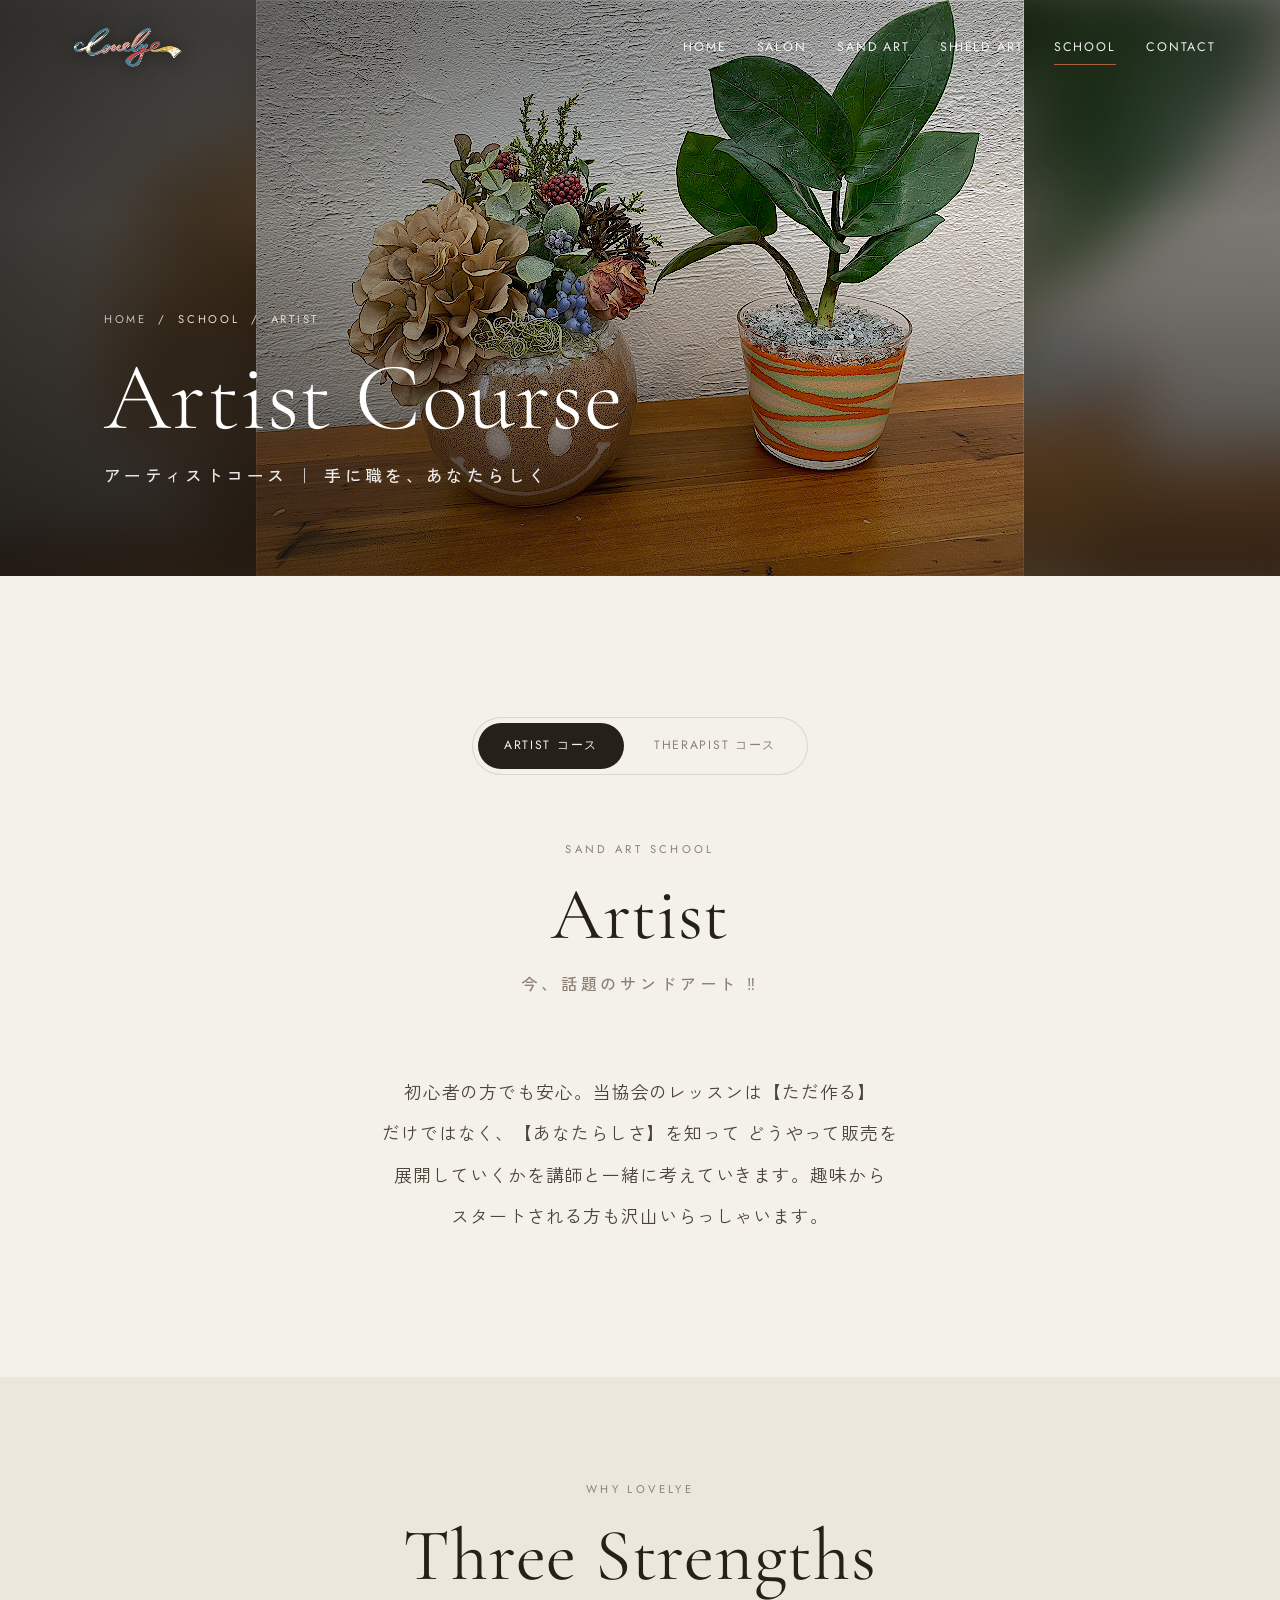
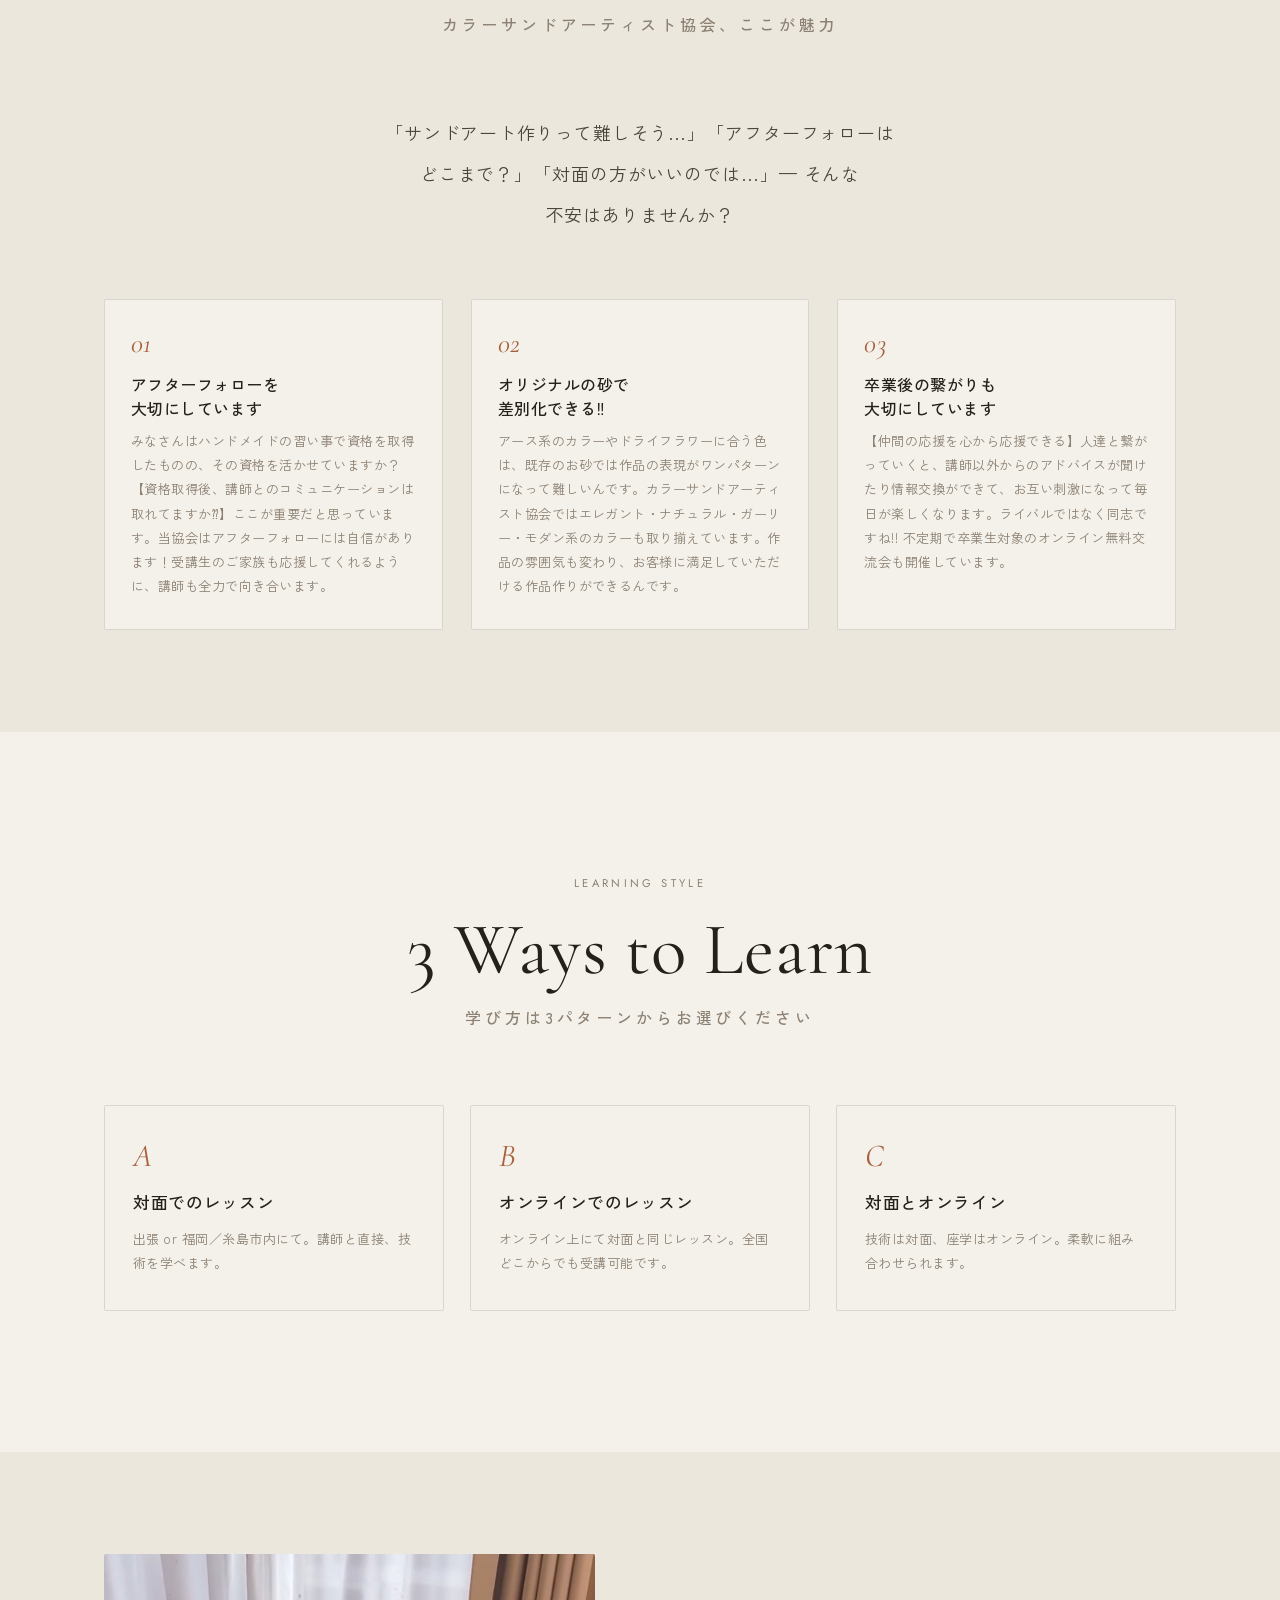
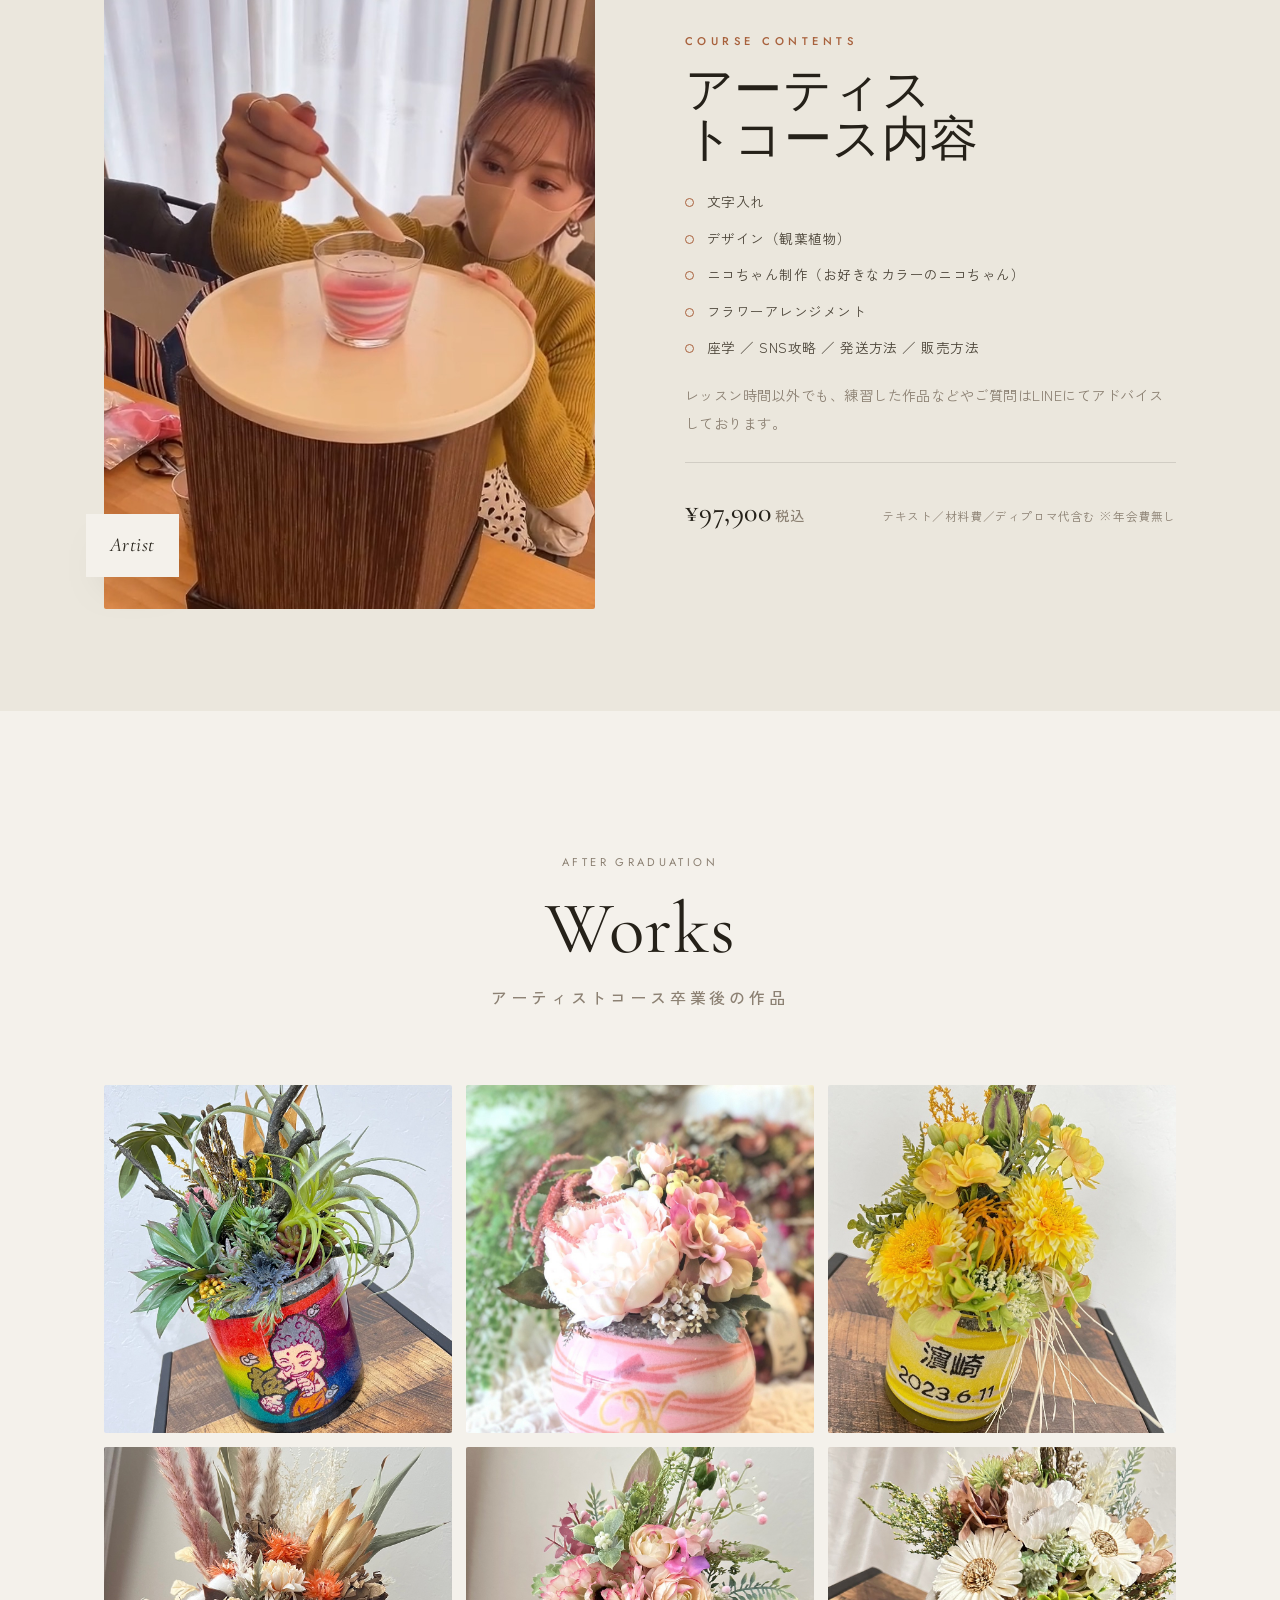
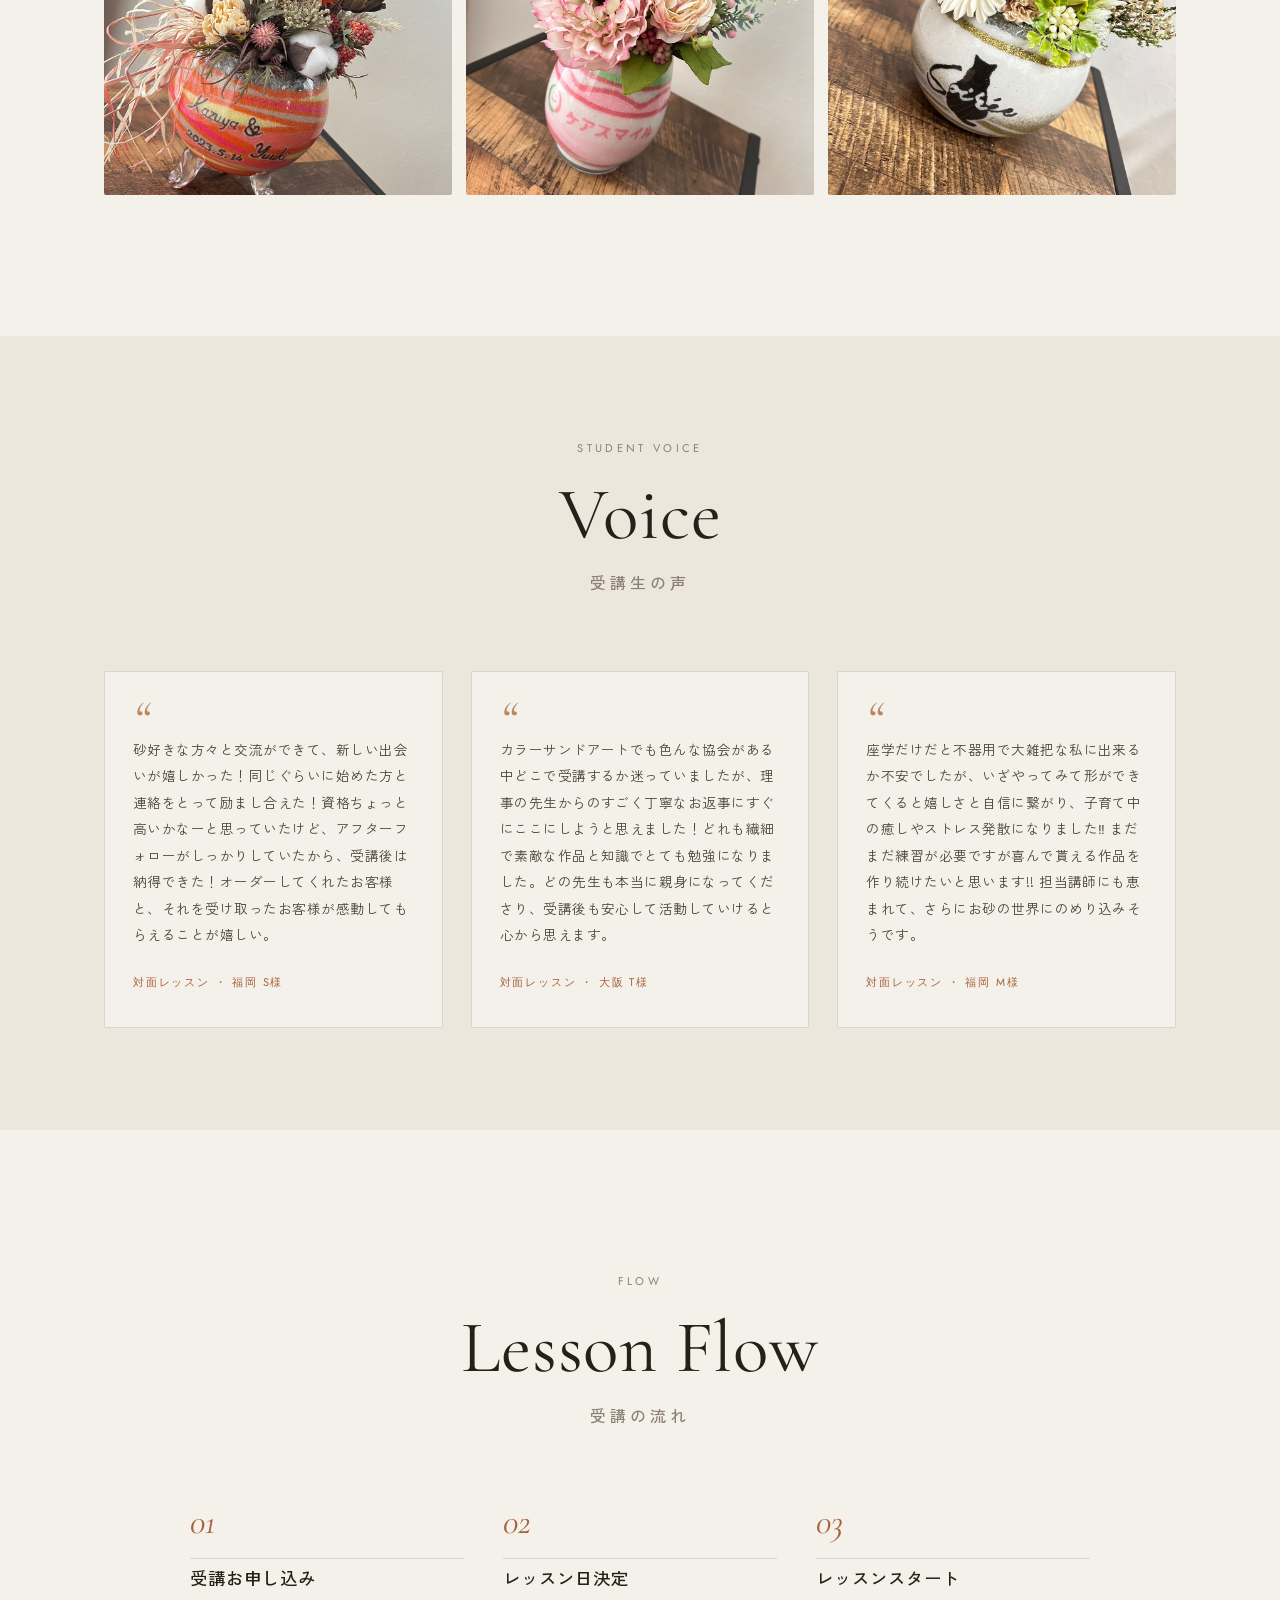
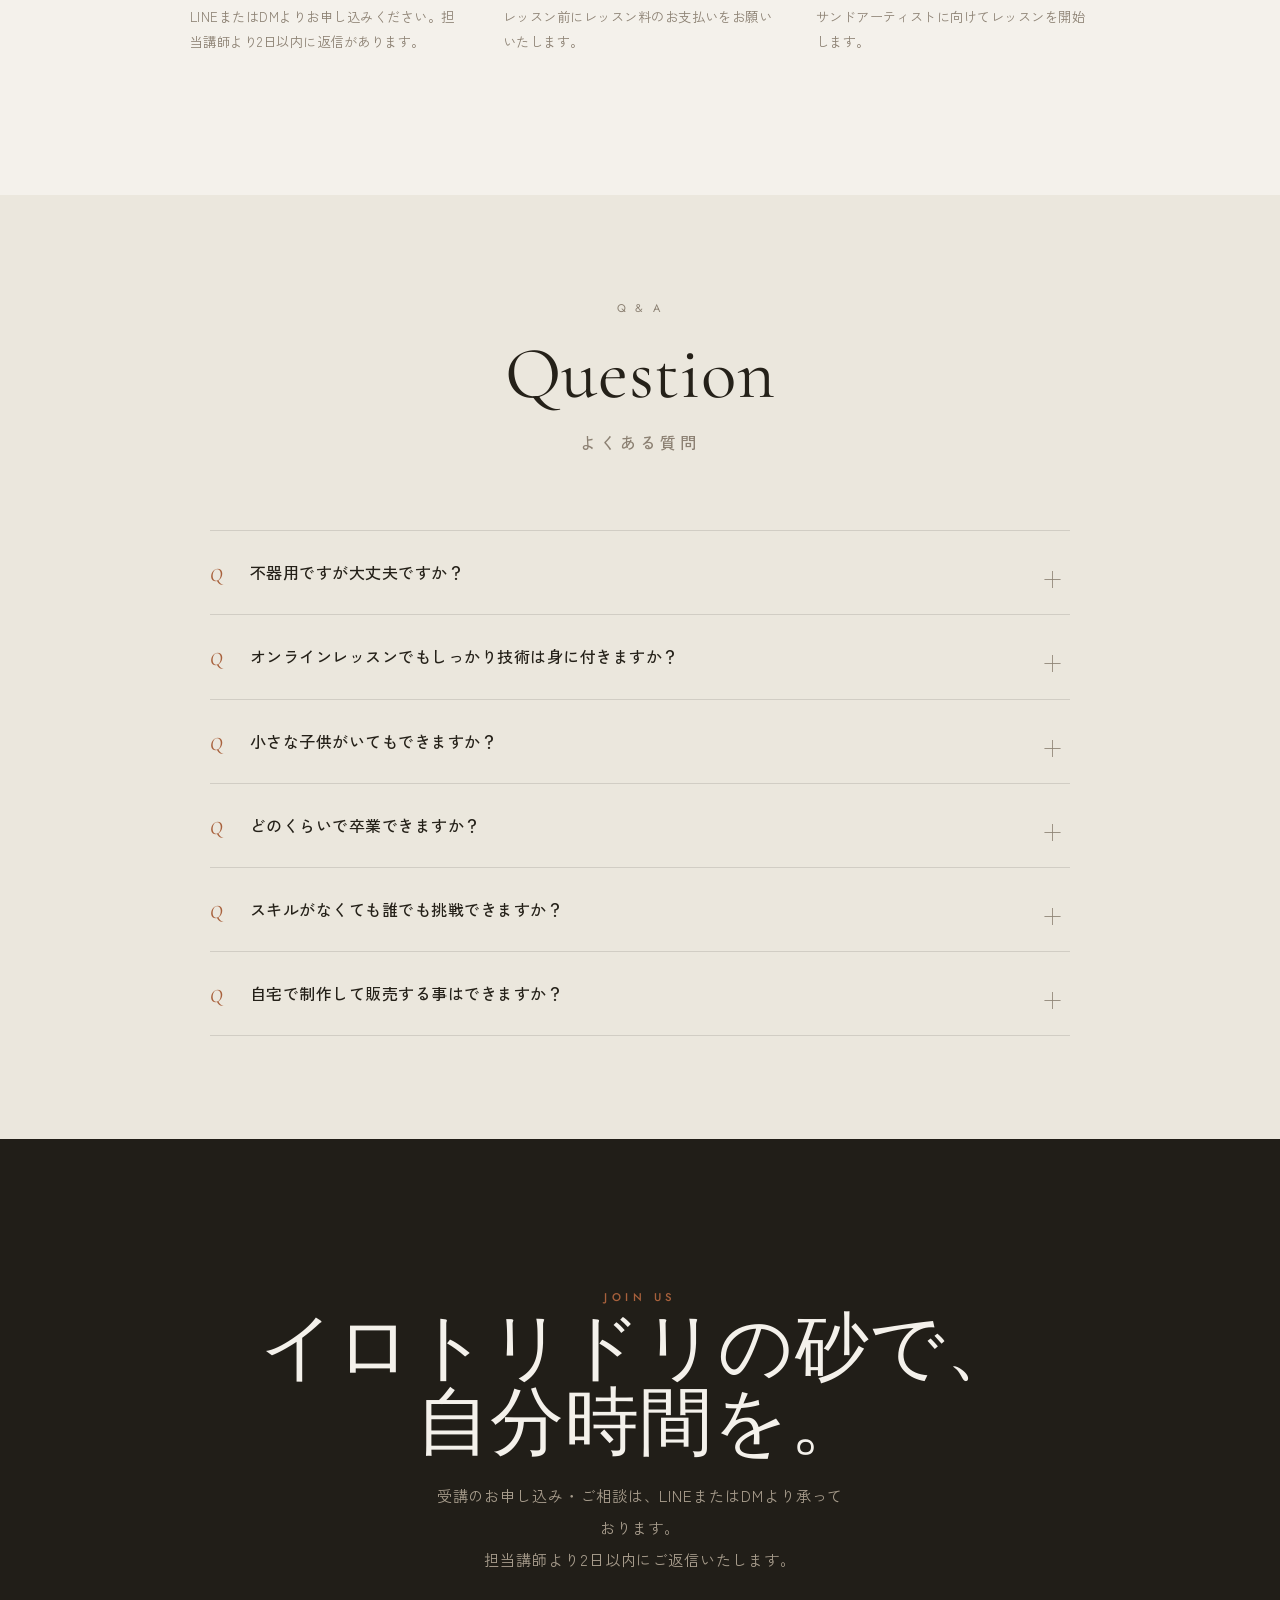
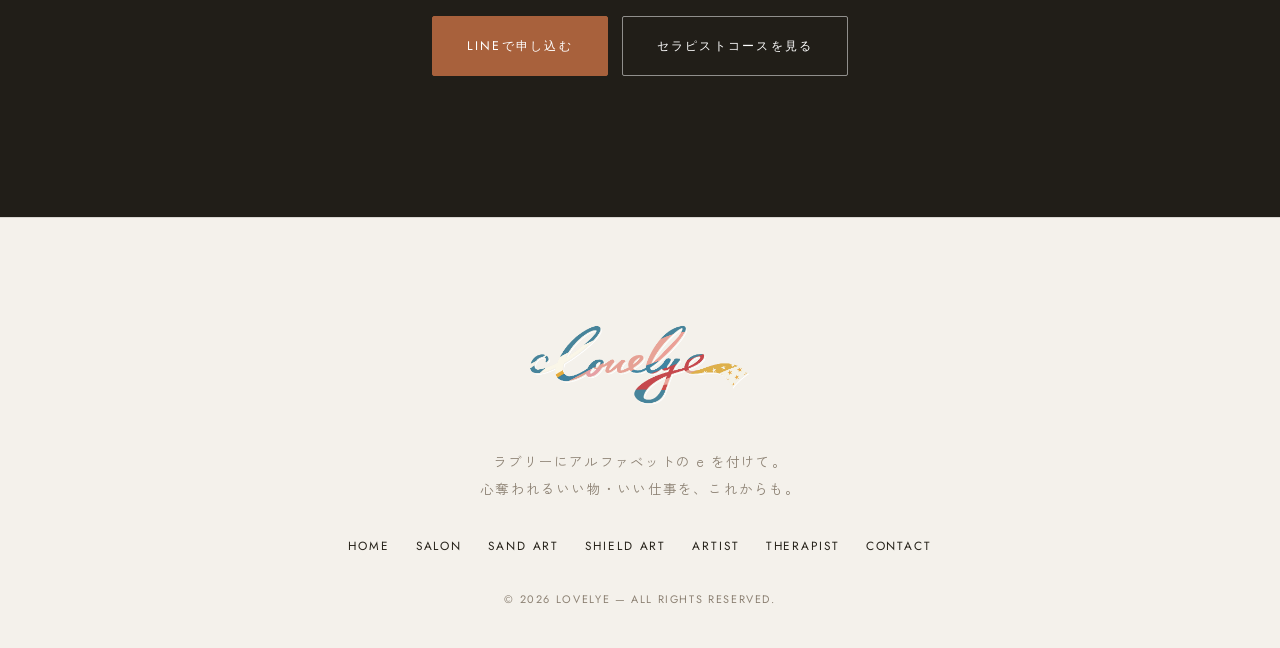
==== commit d889514c: "Swap Works gallery images 2/5/6 with high-res client photos - Replace positions 2, 5, 6 with high-qu" ====
--- a/artist.html
+++ b/artist.html
@@ -8,7 +8,7 @@
 <link rel="preconnect" href="https://fonts.googleapis.com">
 <link rel="preconnect" href="https://fonts.gstatic.com" crossorigin>
 <link href="https://fonts.googleapis.com/css2?family=Cormorant+Garamond:ital,wght@0,300;0,400;0,500;1,300;1,400;1,500&family=Jost:wght@300;400;500&family=Zen+Kaku+Gothic+New:wght@300;400;500;700&display=swap" rel="stylesheet">
-<link rel="stylesheet" href="assets/css/site.css?v=17">
+<link rel="stylesheet" href="assets/css/site.css?v=19">
 </head>
 <body>
 <svg class="svg-defs" aria-hidden="true" focusable="false"><defs><filter id="sharpen"><feConvolveMatrix order="3" preserveAlpha="true" kernelMatrix="0 -0.45 0 -0.45 2.8 -0.45 0 -0.45 0"/></filter></defs></svg>
@@ -137,11 +137,11 @@
     </div>
     <div class="masonry reveal d1">
       <figure><img src="assets/img/work-1.jpg" alt="サンドアート作品"></figure>
-      <figure><img src="assets/img/work-4.jpg" alt="サンドアート作品"></figure>
+      <figure><img src="assets/img/work-7.jpg" alt="サンドアート作品"></figure>
       <figure><img src="assets/img/work-2.jpg" alt="サンドアート作品"></figure>
       <figure><img src="assets/img/work-3.jpg" alt="サンドアート作品"></figure>
-      <figure><img src="assets/img/work-6.jpg" alt="サンドアート作品"></figure>
-      <figure><img src="assets/img/work-5.jpg" alt="サンドアート作品"></figure>
+      <figure><img src="assets/img/work-8.jpg" alt="サンドアート作品"></figure>
+      <figure><img src="assets/img/work-9.jpg" alt="サンドアート作品"></figure>
     </div>
   </div>
 </section>
@@ -227,6 +227,6 @@
   </div>
 </footer>
 
-<script src="assets/js/site.js?v=17"></script>
+<script src="assets/js/site.js?v=19"></script>
 </body>
 </html>
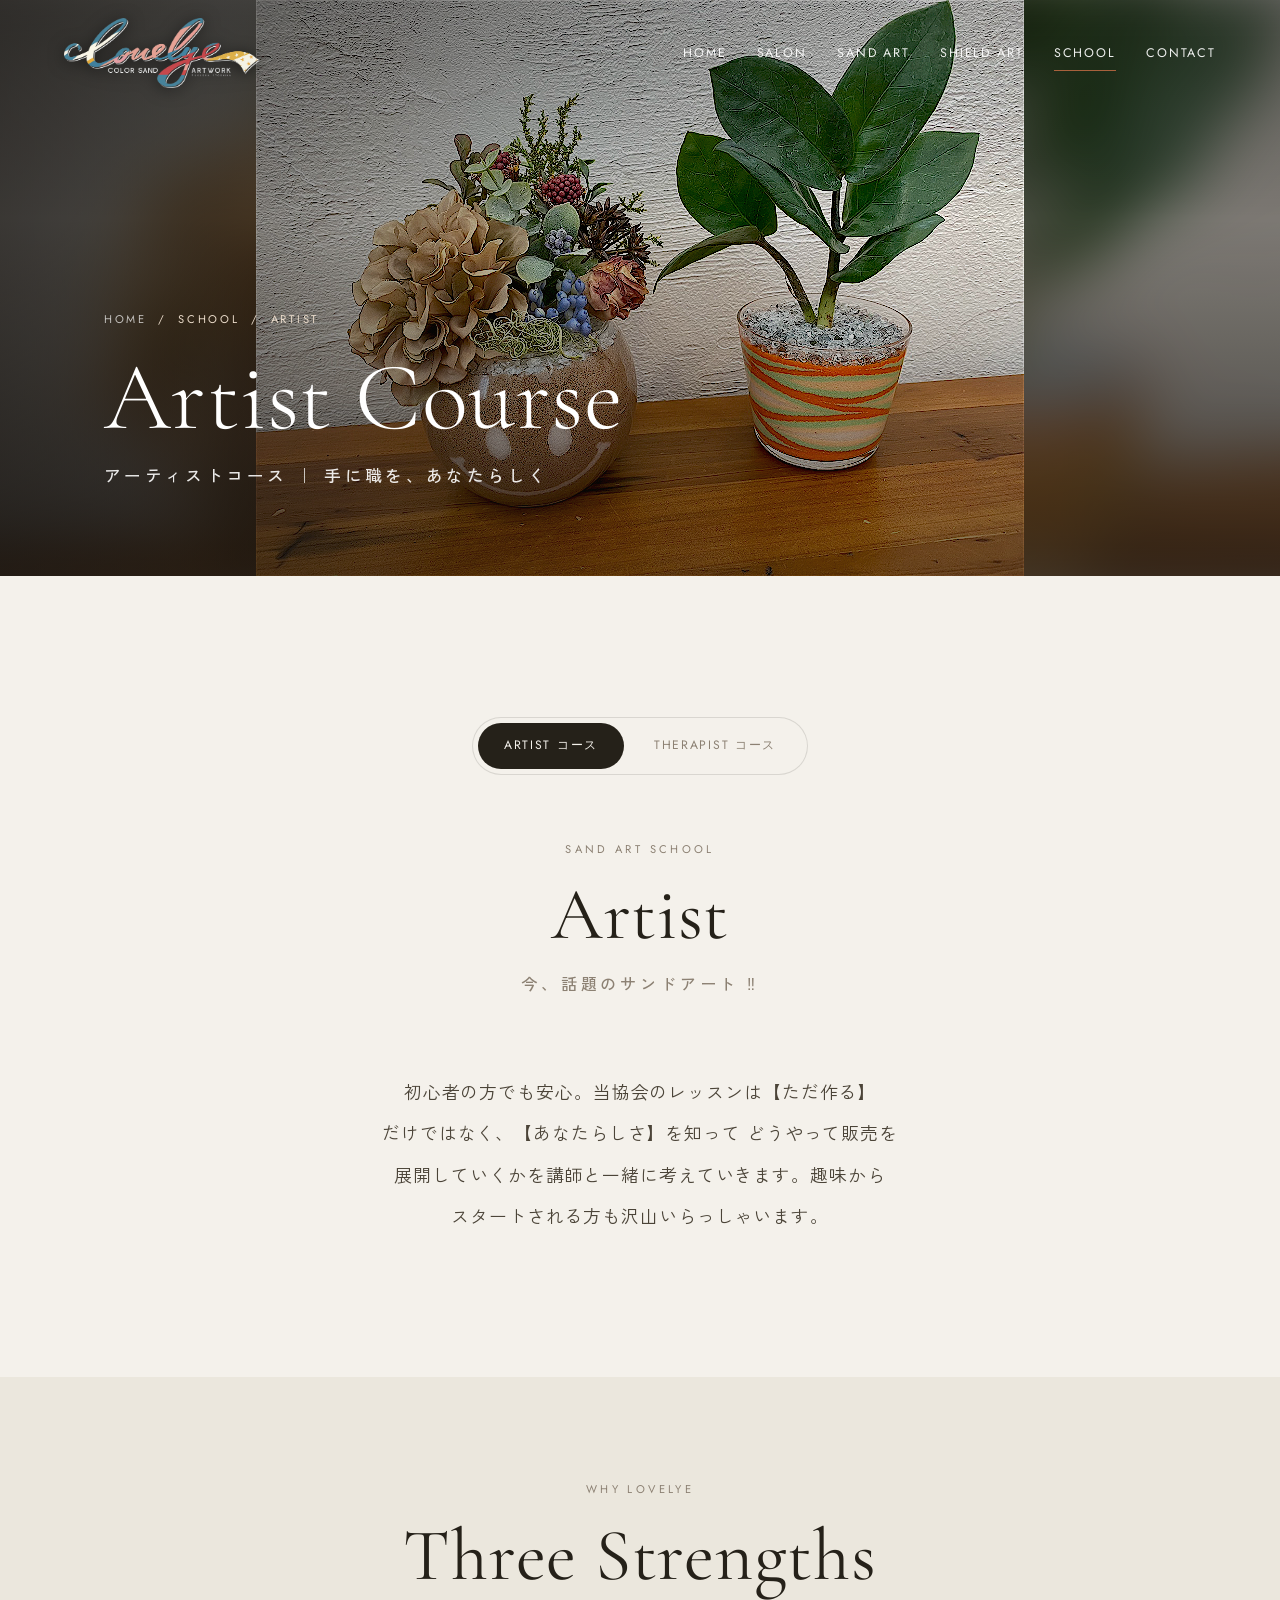
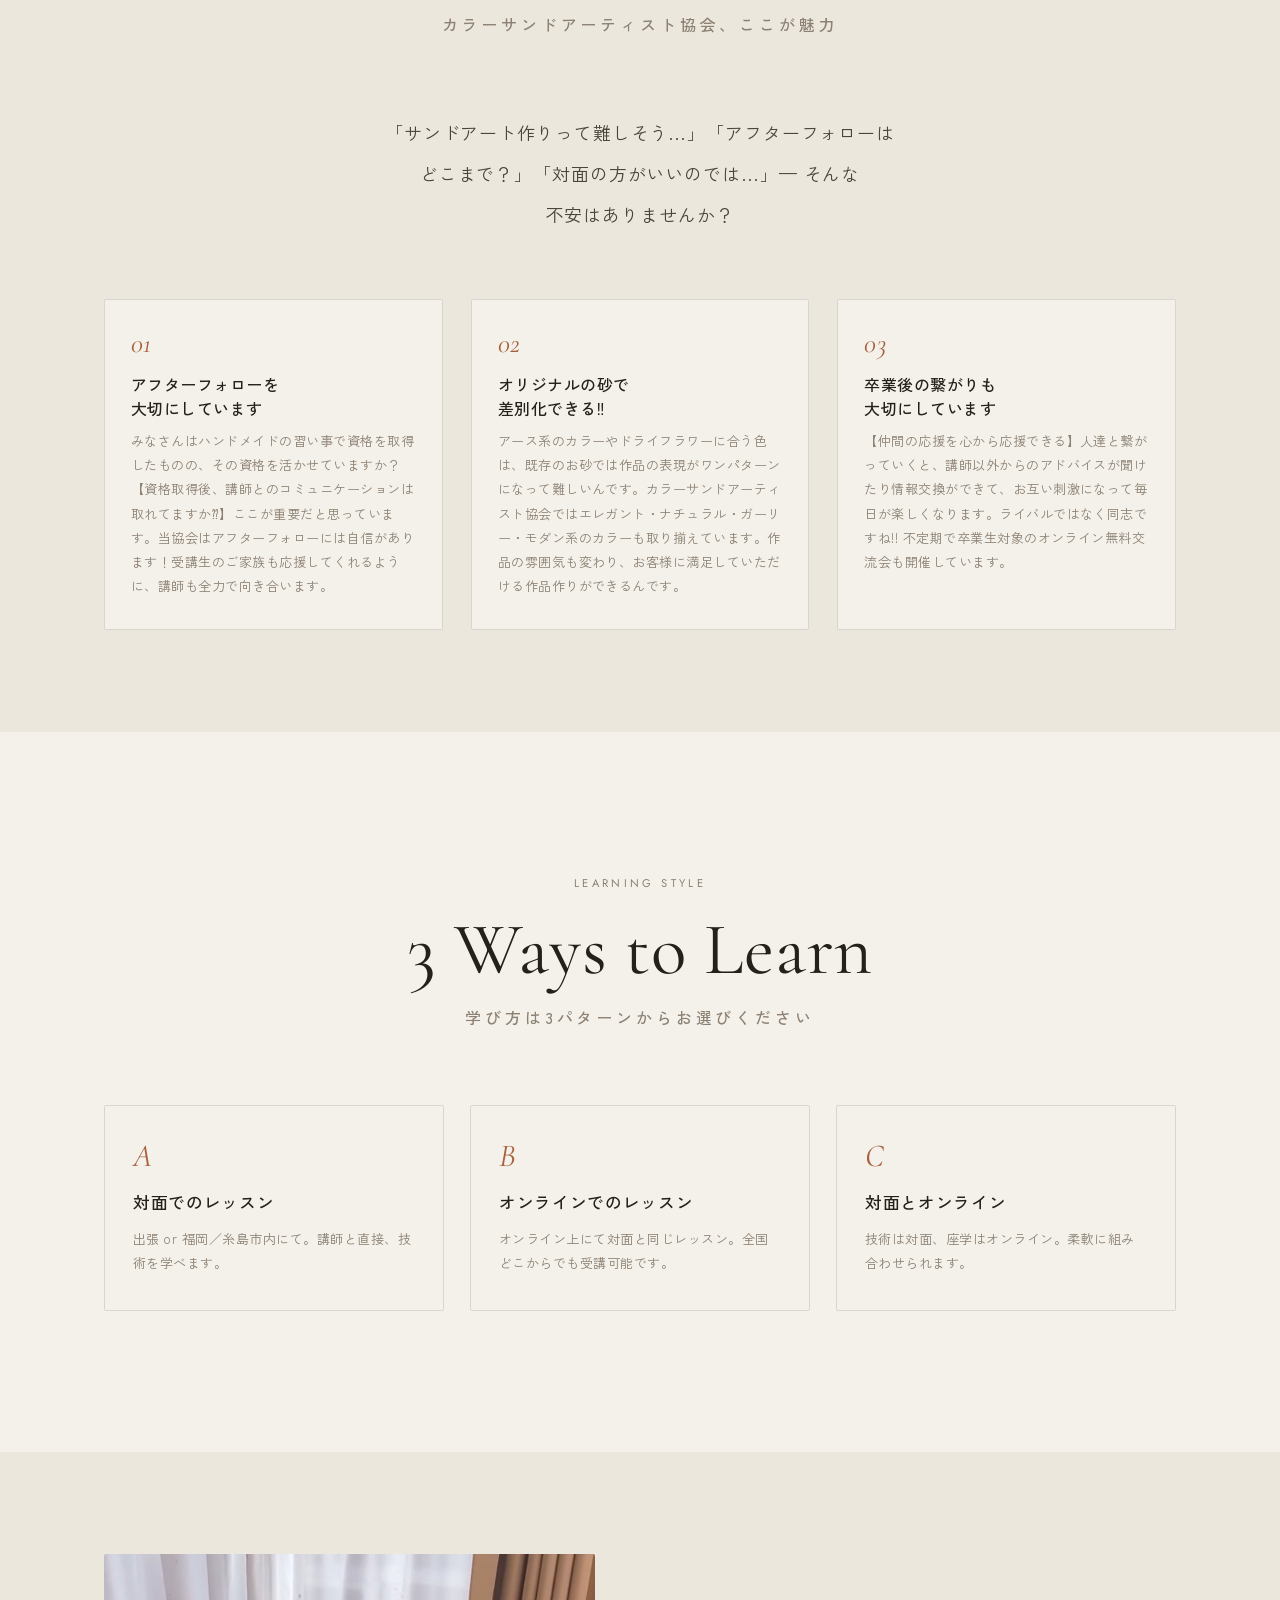
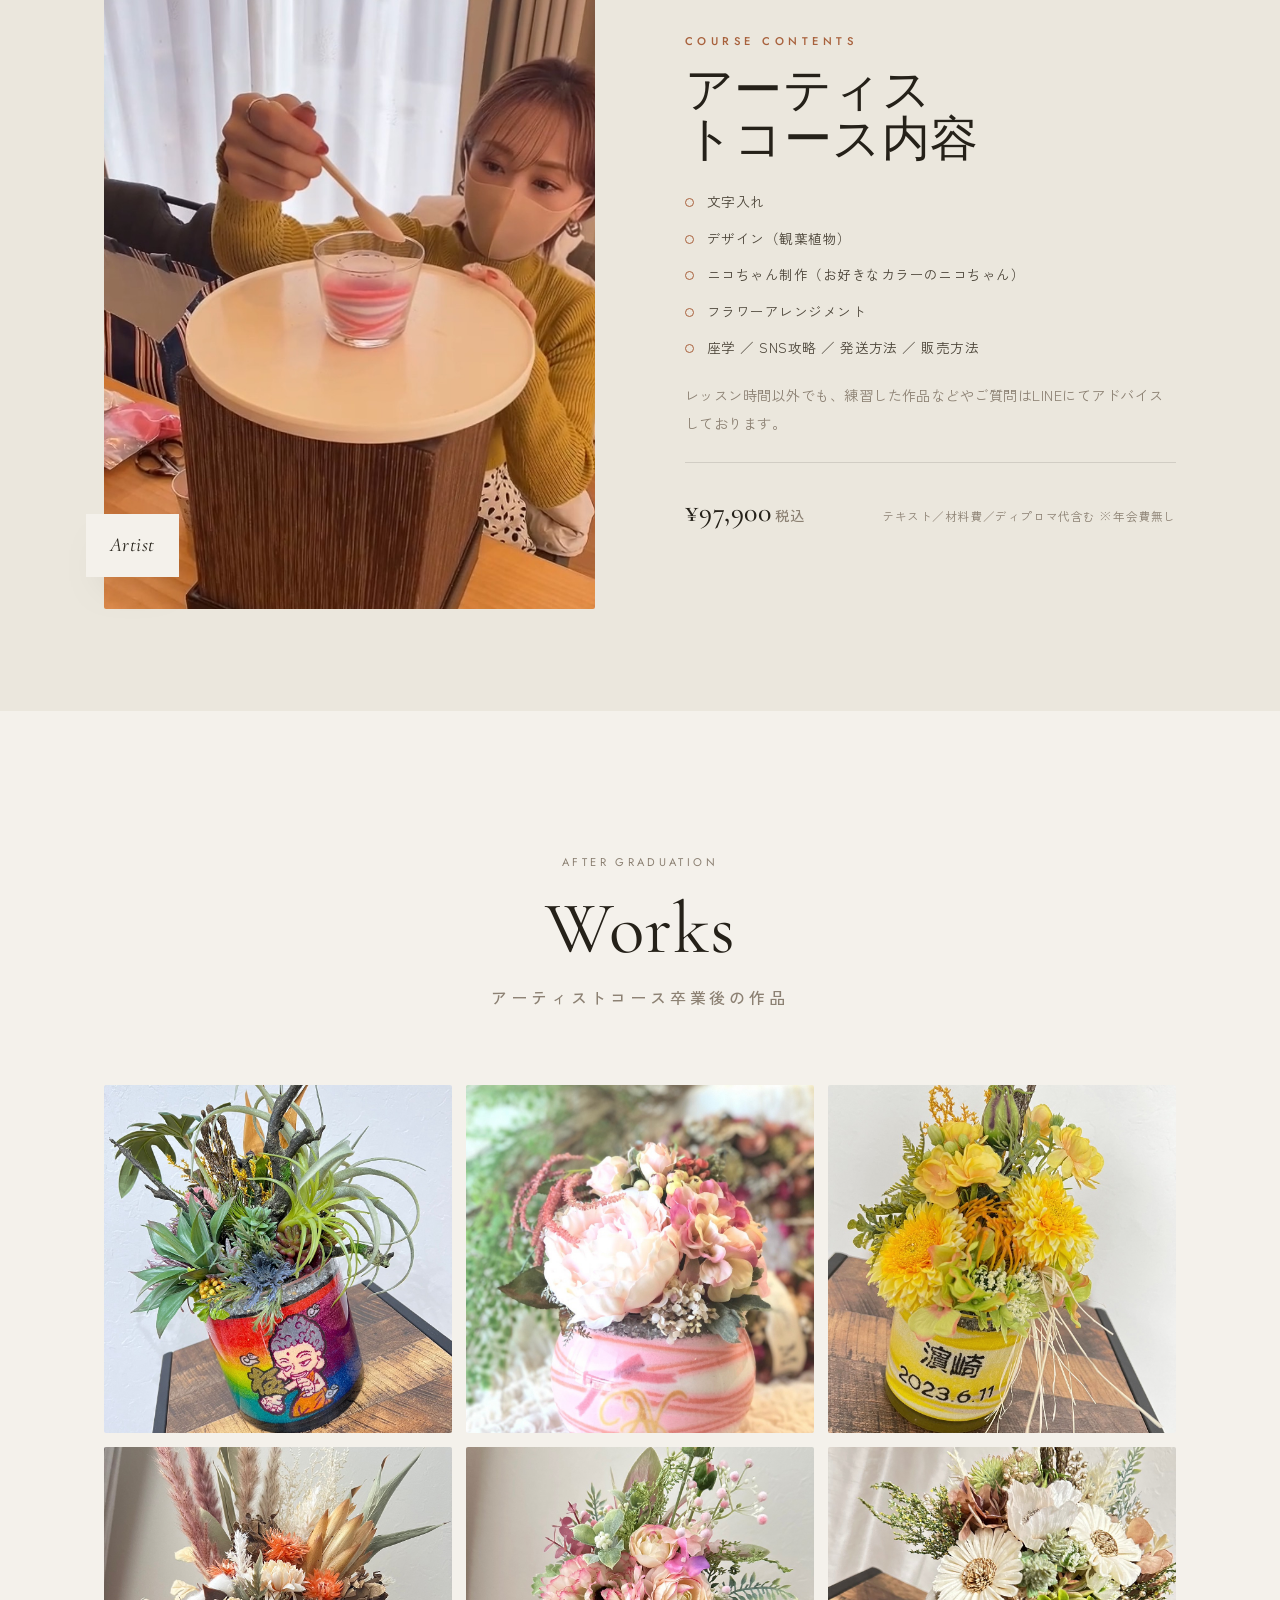
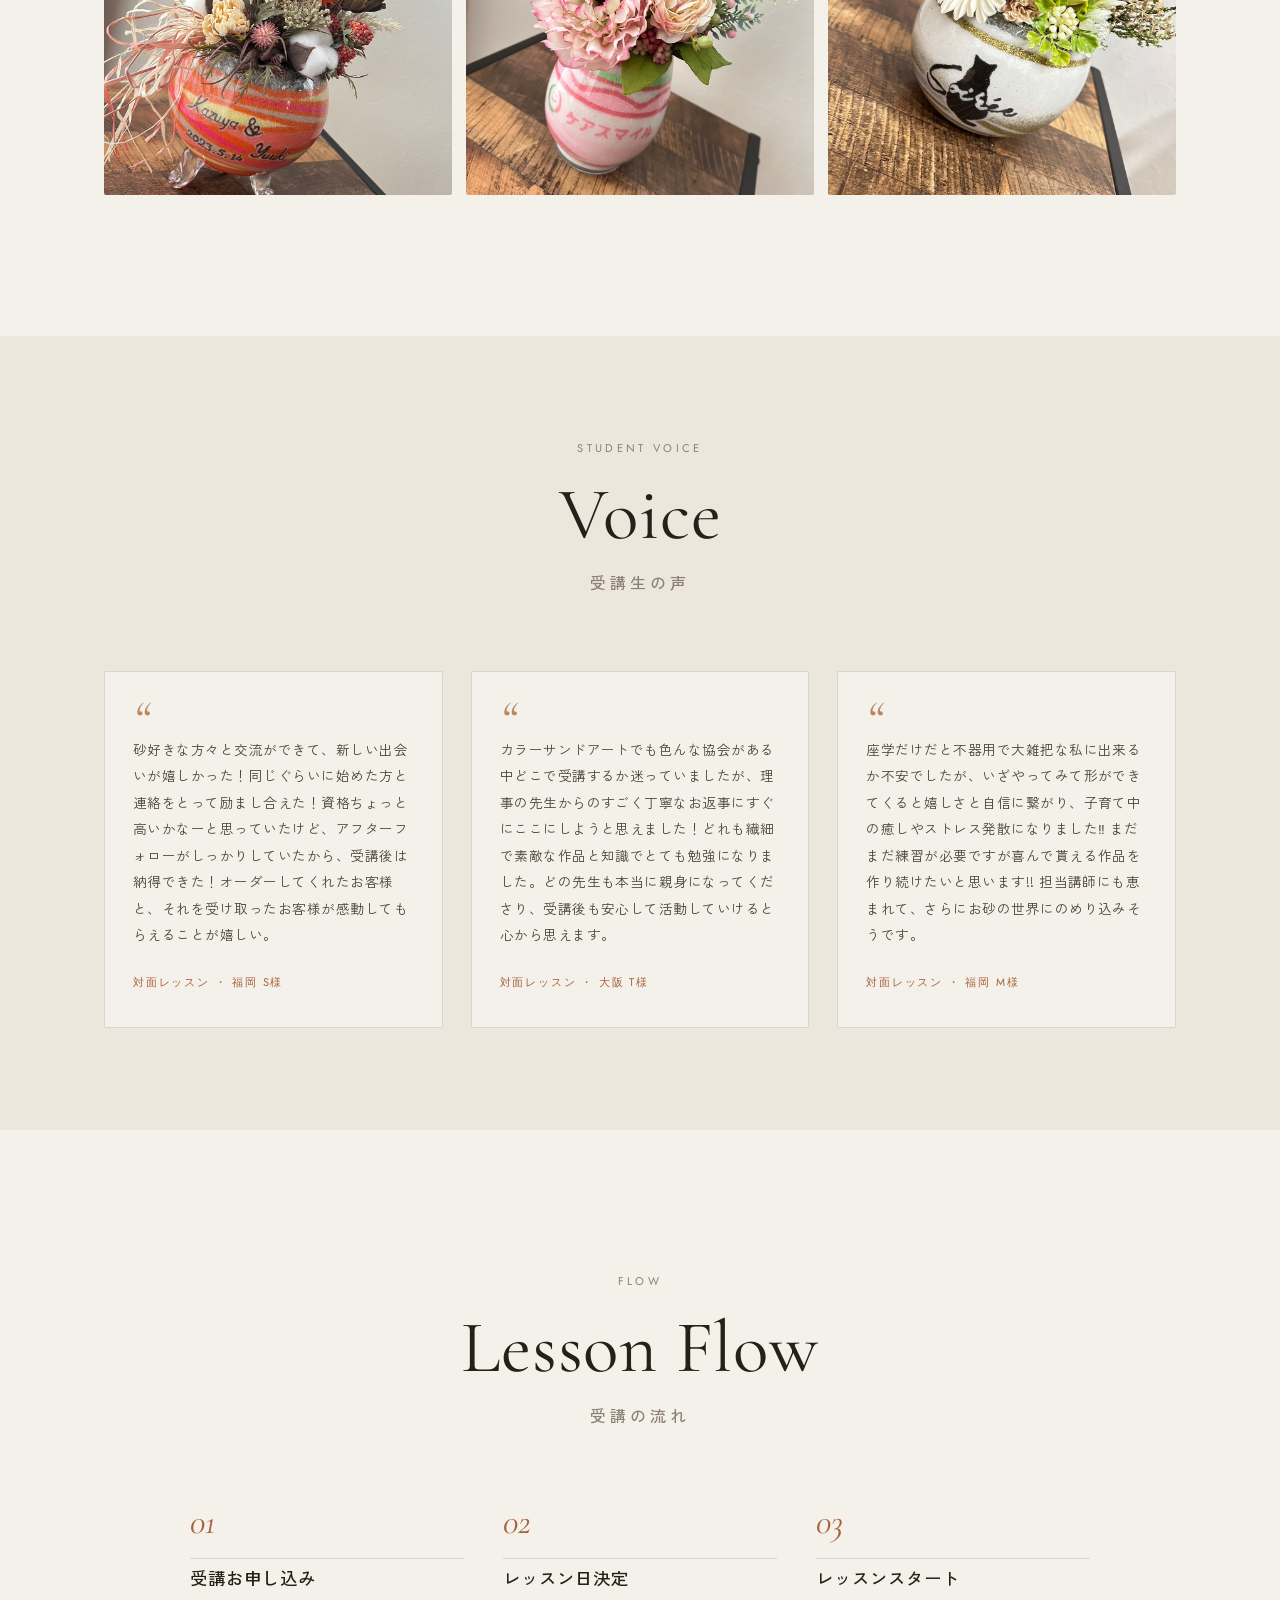
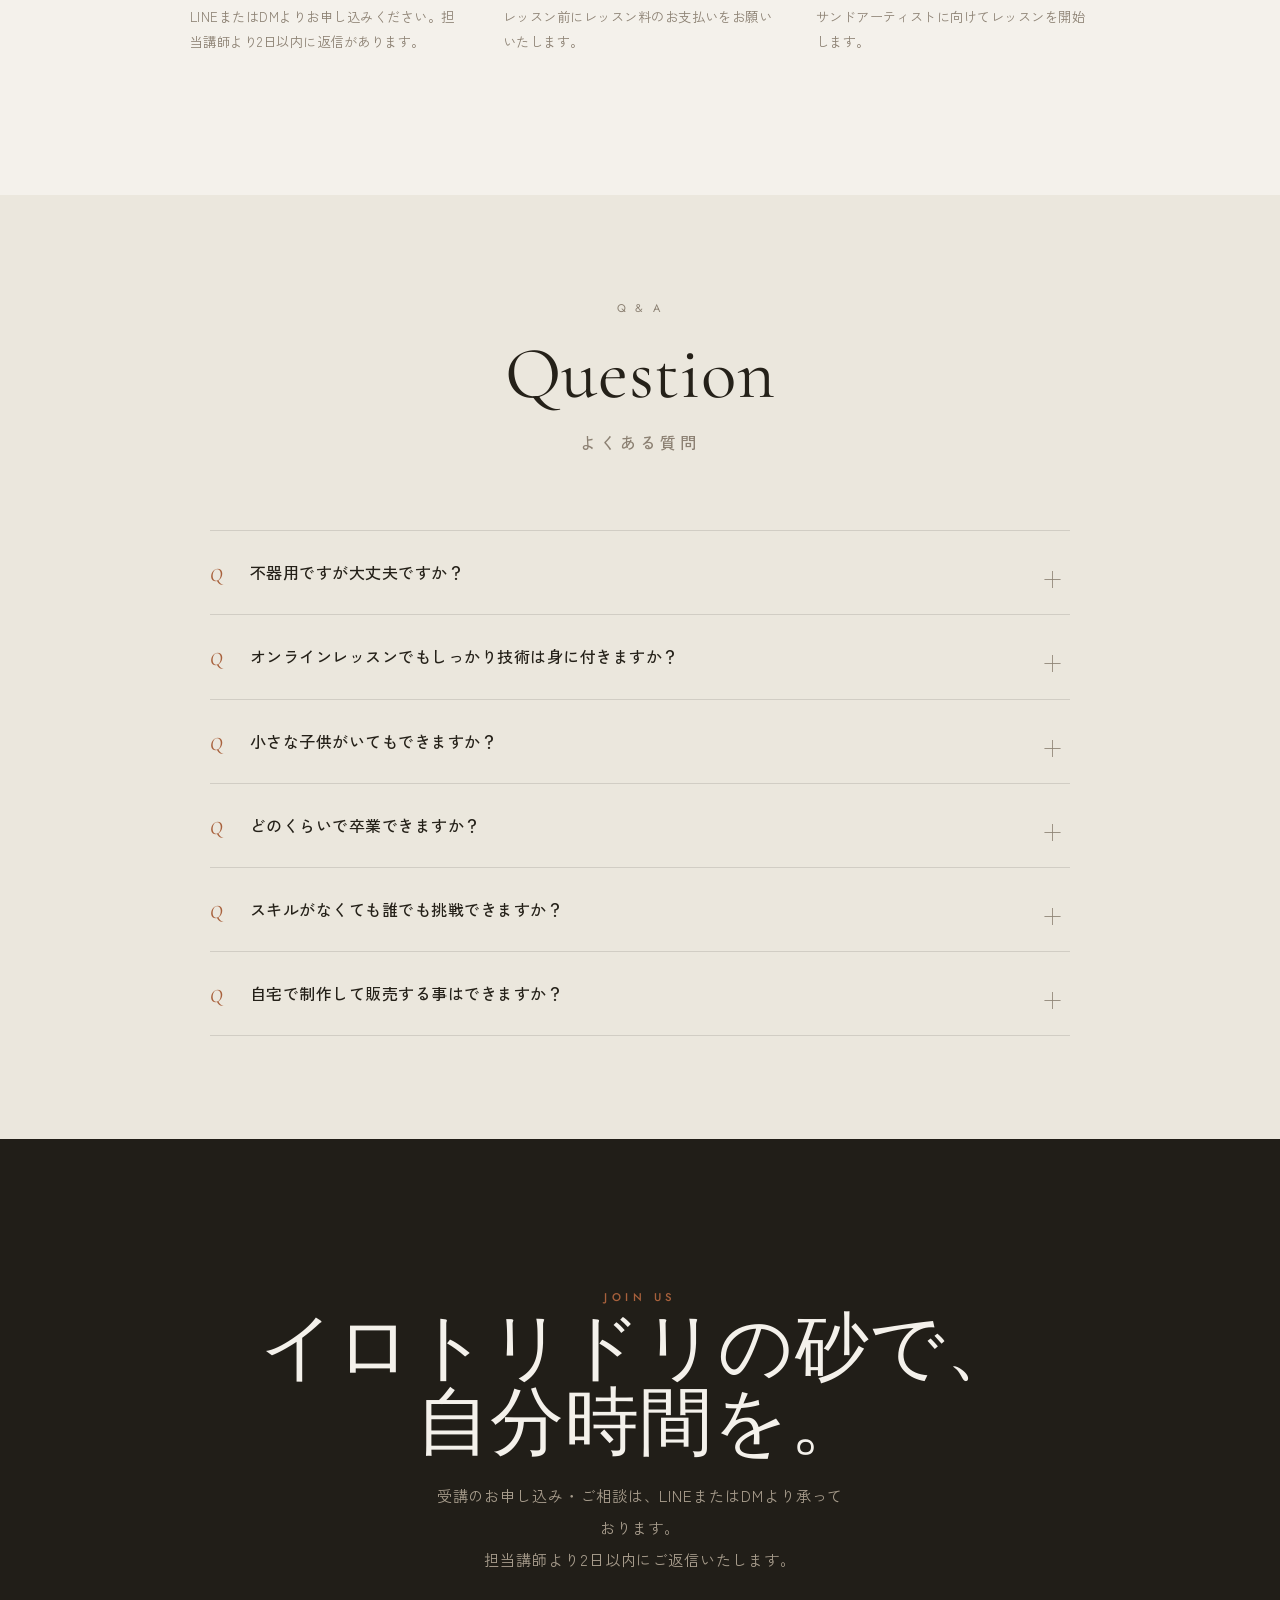
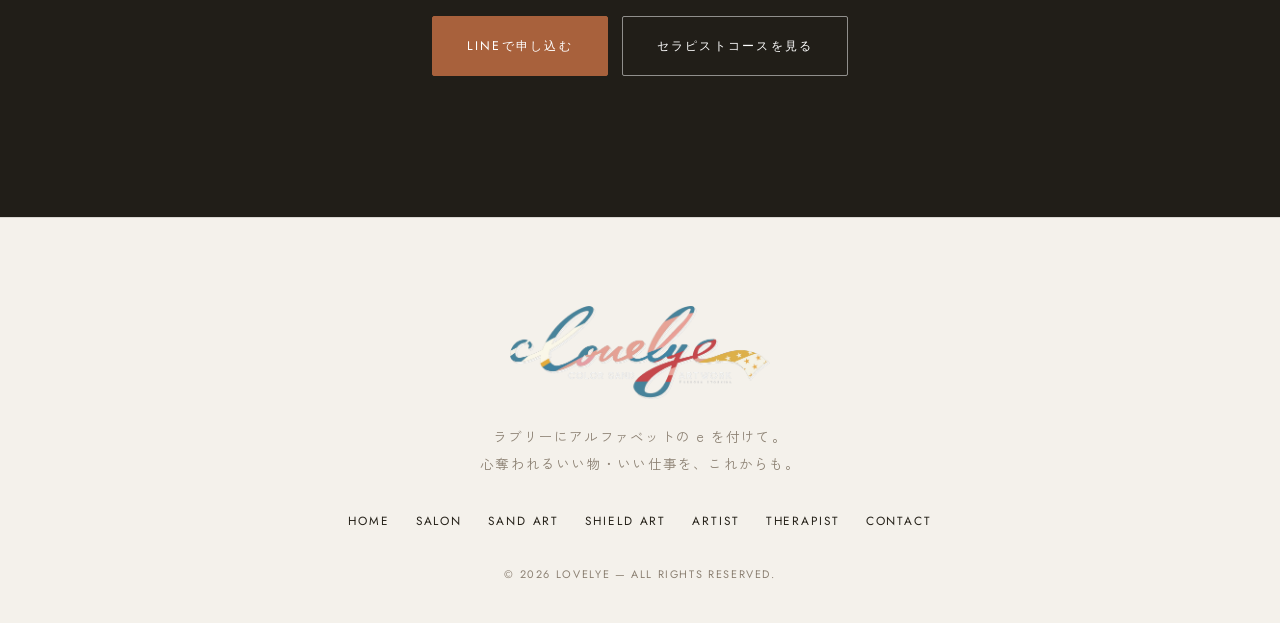
==== commit 1345afec: "Swap site logo to new lovelye COLOR SAND ARTWORK mark - Replace logo.png with the new logo (transpar" ====
--- a/artist.html
+++ b/artist.html
@@ -8,7 +8,7 @@
 <link rel="preconnect" href="https://fonts.googleapis.com">
 <link rel="preconnect" href="https://fonts.gstatic.com" crossorigin>
 <link href="https://fonts.googleapis.com/css2?family=Cormorant+Garamond:ital,wght@0,300;0,400;0,500;1,300;1,400;1,500&family=Jost:wght@300;400;500&family=Zen+Kaku+Gothic+New:wght@300;400;500;700&display=swap" rel="stylesheet">
-<link rel="stylesheet" href="assets/css/site.css?v=19">
+<link rel="stylesheet" href="assets/css/site.css?v=20">
 </head>
 <body>
 <svg class="svg-defs" aria-hidden="true" focusable="false"><defs><filter id="sharpen"><feConvolveMatrix order="3" preserveAlpha="true" kernelMatrix="0 -0.45 0 -0.45 2.8 -0.45 0 -0.45 0"/></filter></defs></svg>
@@ -227,6 +227,6 @@
   </div>
 </footer>
 
-<script src="assets/js/site.js?v=19"></script>
+<script src="assets/js/site.js?v=20"></script>
 </body>
 </html>
--- a/assets/css/site.css
+++ b/assets/css/site.css
@@ -95,9 +95,9 @@
 header.solid{background:rgba(244,241,235,.9);backdrop-filter:blur(14px);
   padding:11px clamp(22px,5vw,64px);box-shadow:0 1px 0 var(--line)}
 .brand{font-family:var(--serif);font-style:italic;font-weight:500;font-size:1.78rem;color:#fff;transition:color .5s var(--e);line-height:1;letter-spacing:.02em;display:flex;align-items:center}
-.brand img{height:58px;width:auto;display:block;transition:height .5s var(--e),filter .5s var(--e)}
+.brand img{height:70px;width:auto;display:block;transition:height .5s var(--e),filter .5s var(--e)}
 header:not(.solid) .brand img{filter:drop-shadow(0 2px 8px rgba(0,0,0,.6))}
-header.solid .brand img{height:44px}
+header.solid .brand img{height:52px}
 .brand .txt-mark{display:none}
 header.solid .brand{color:var(--ink)}
 /* header on light (inner pages without dark hero) */
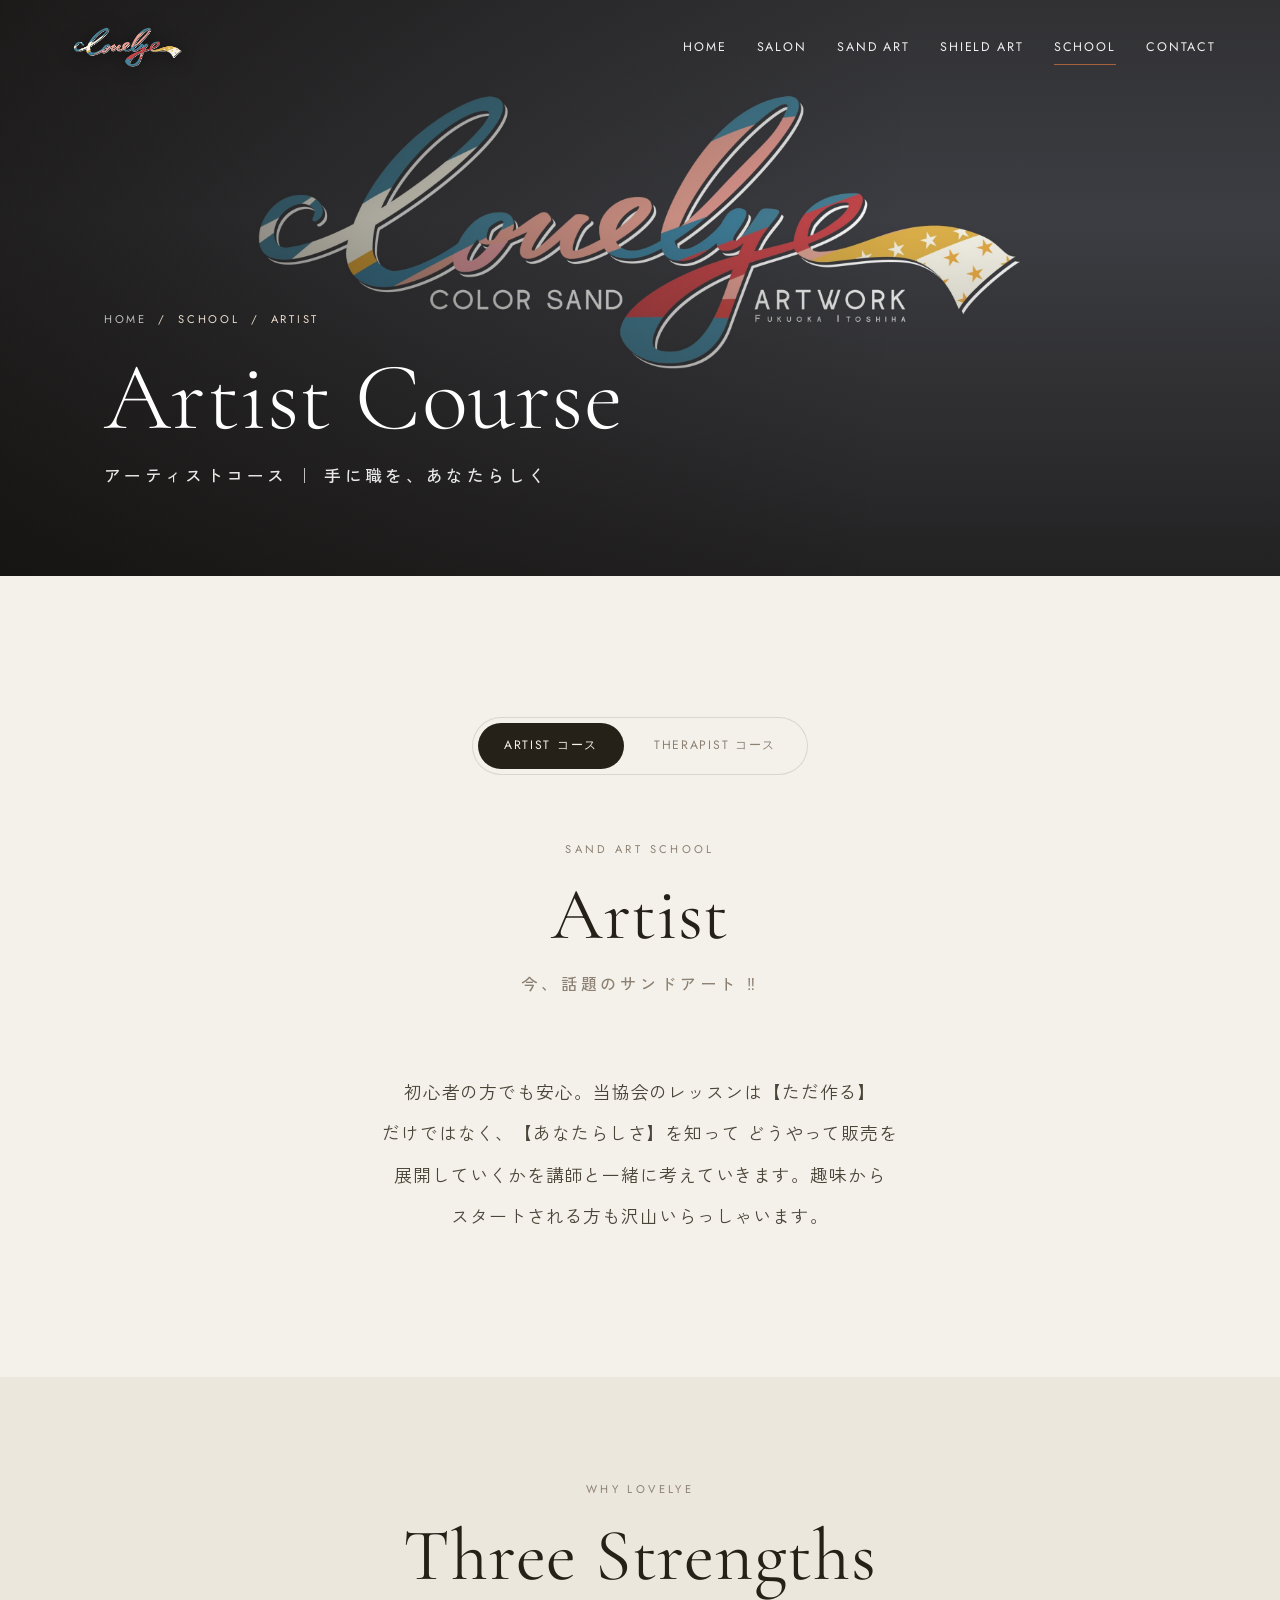
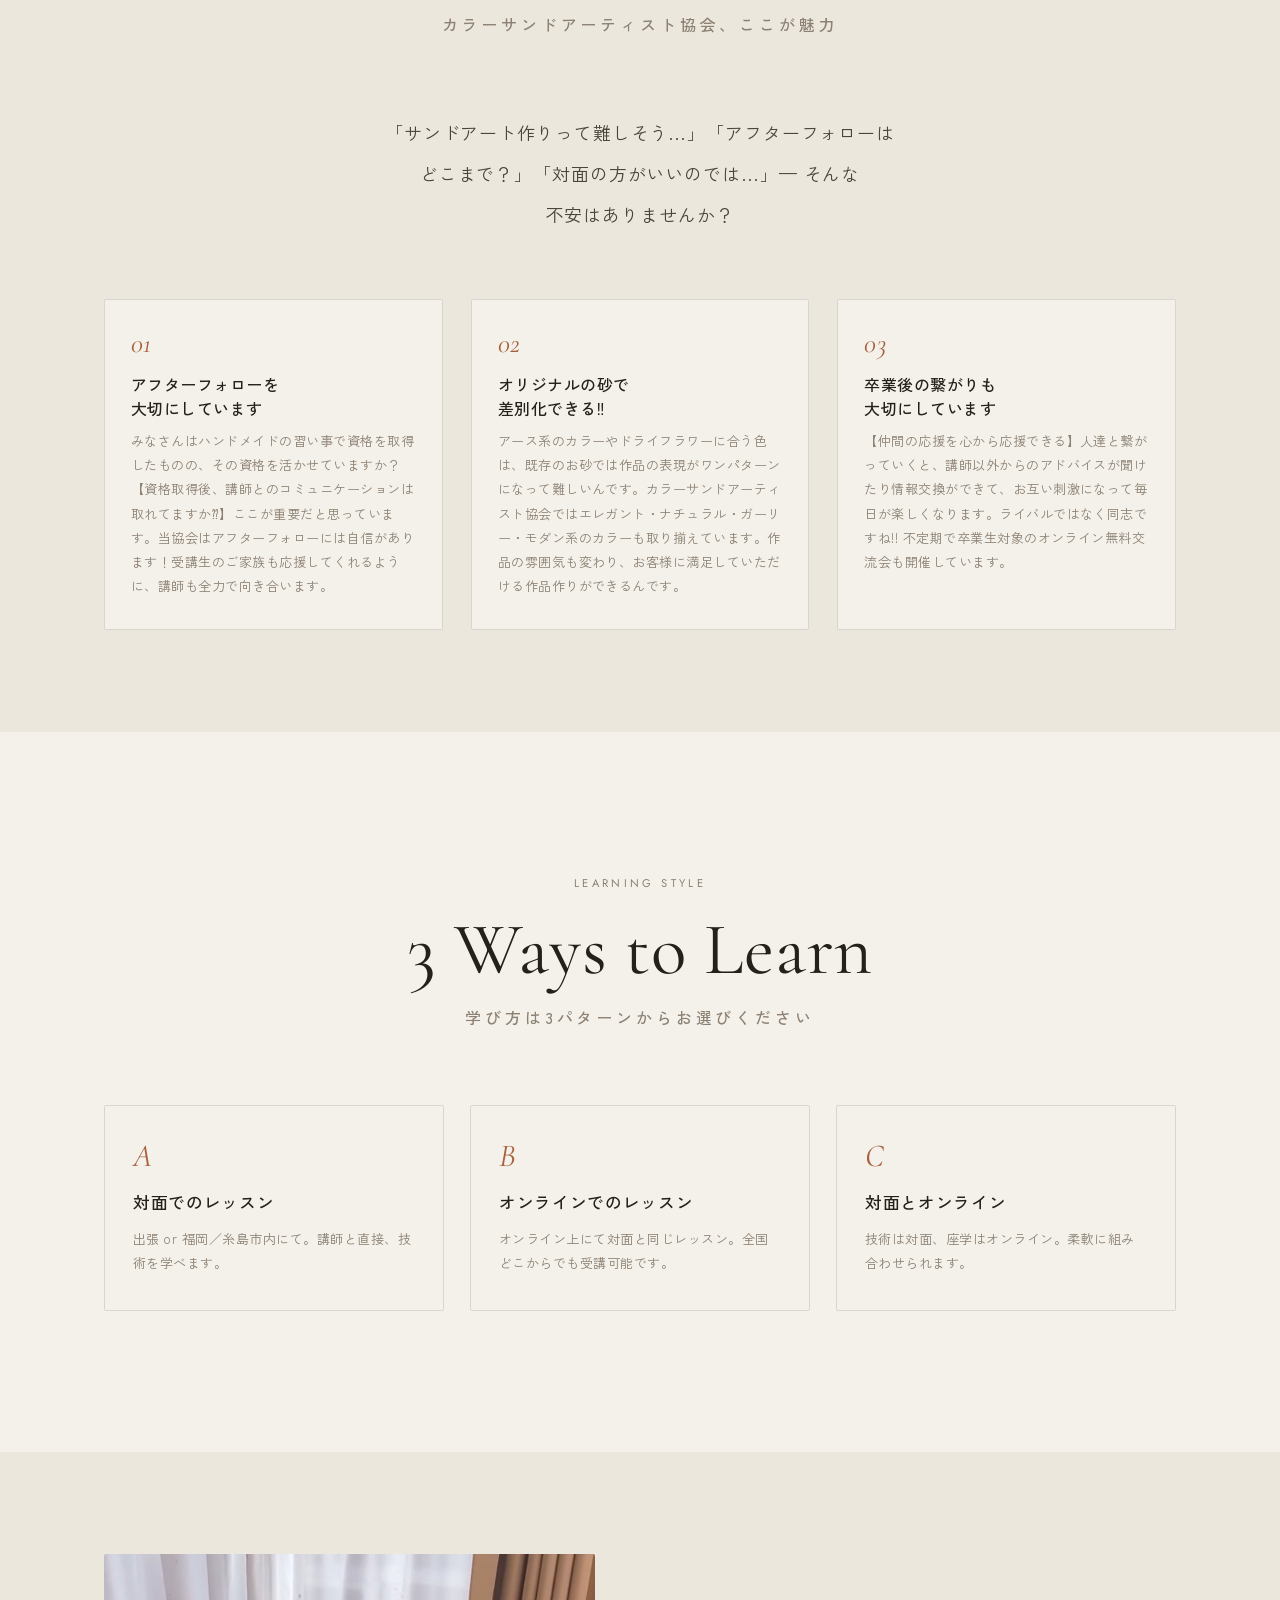
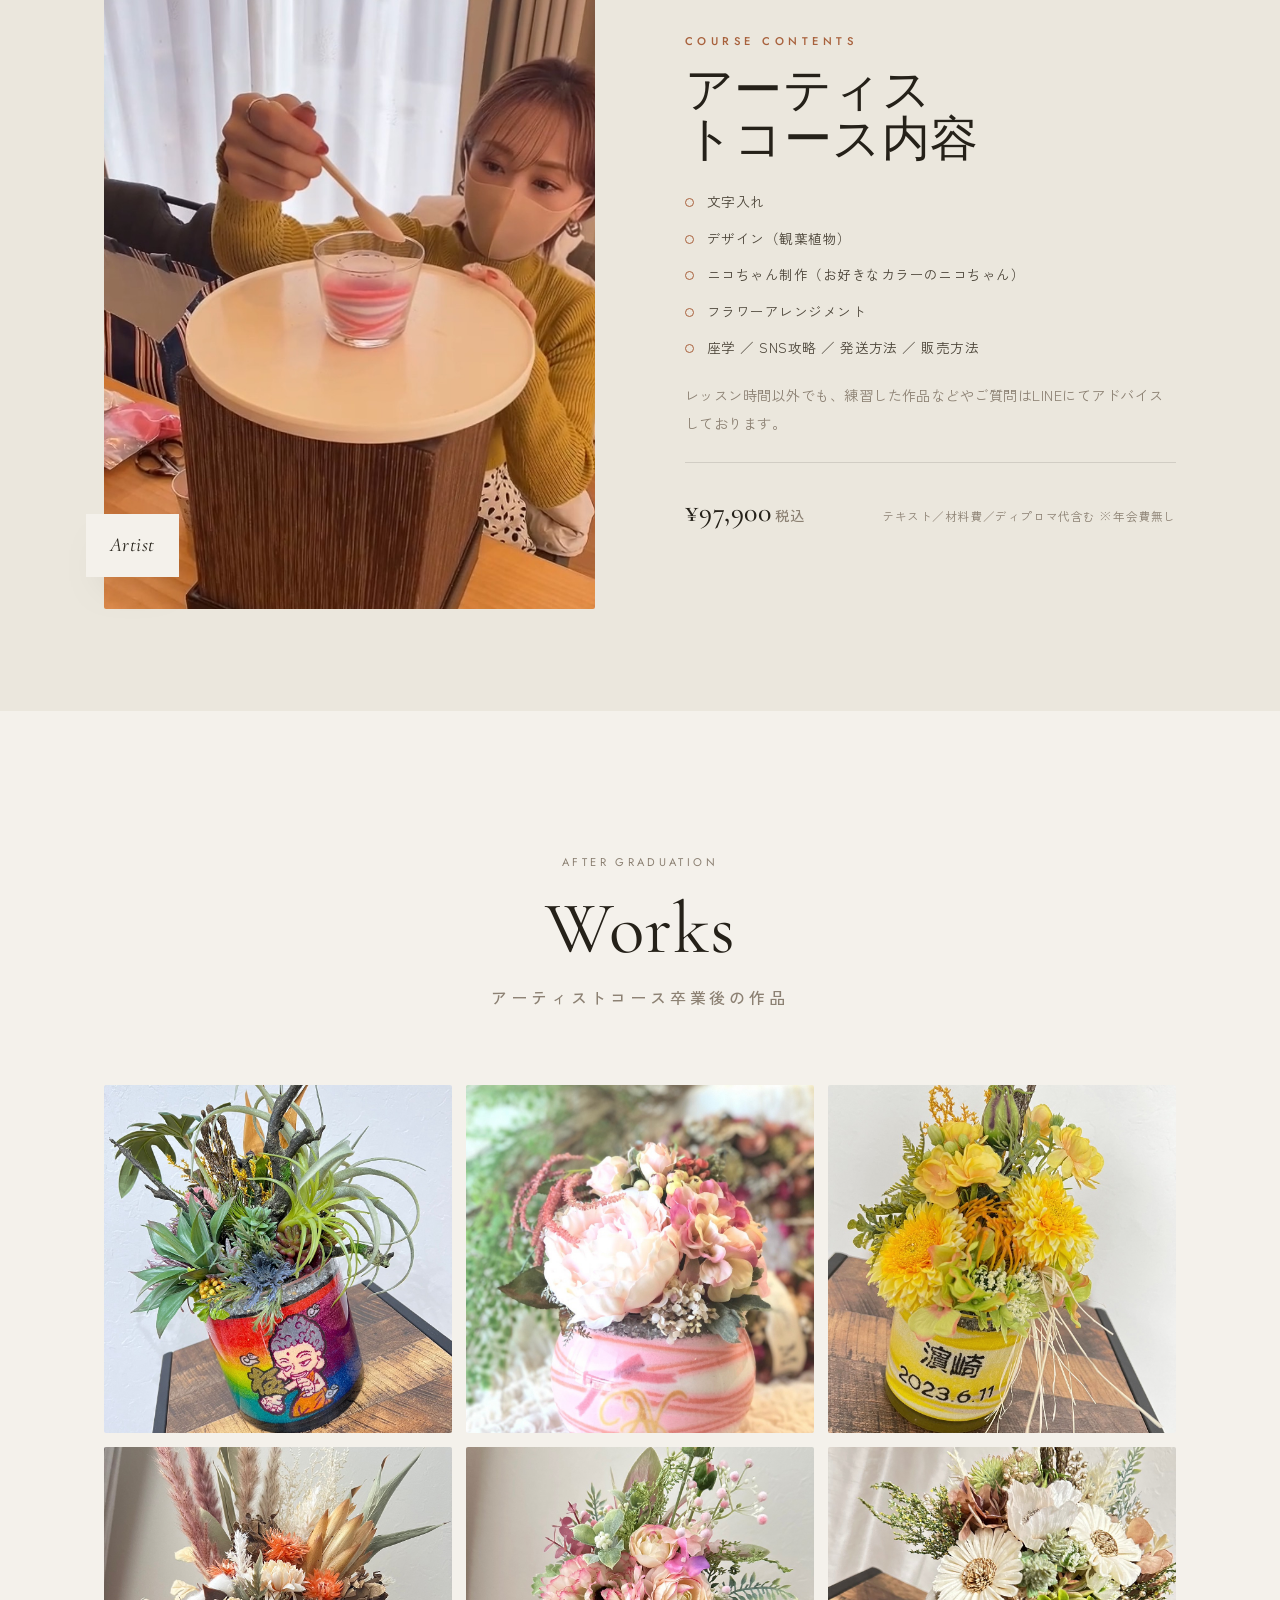
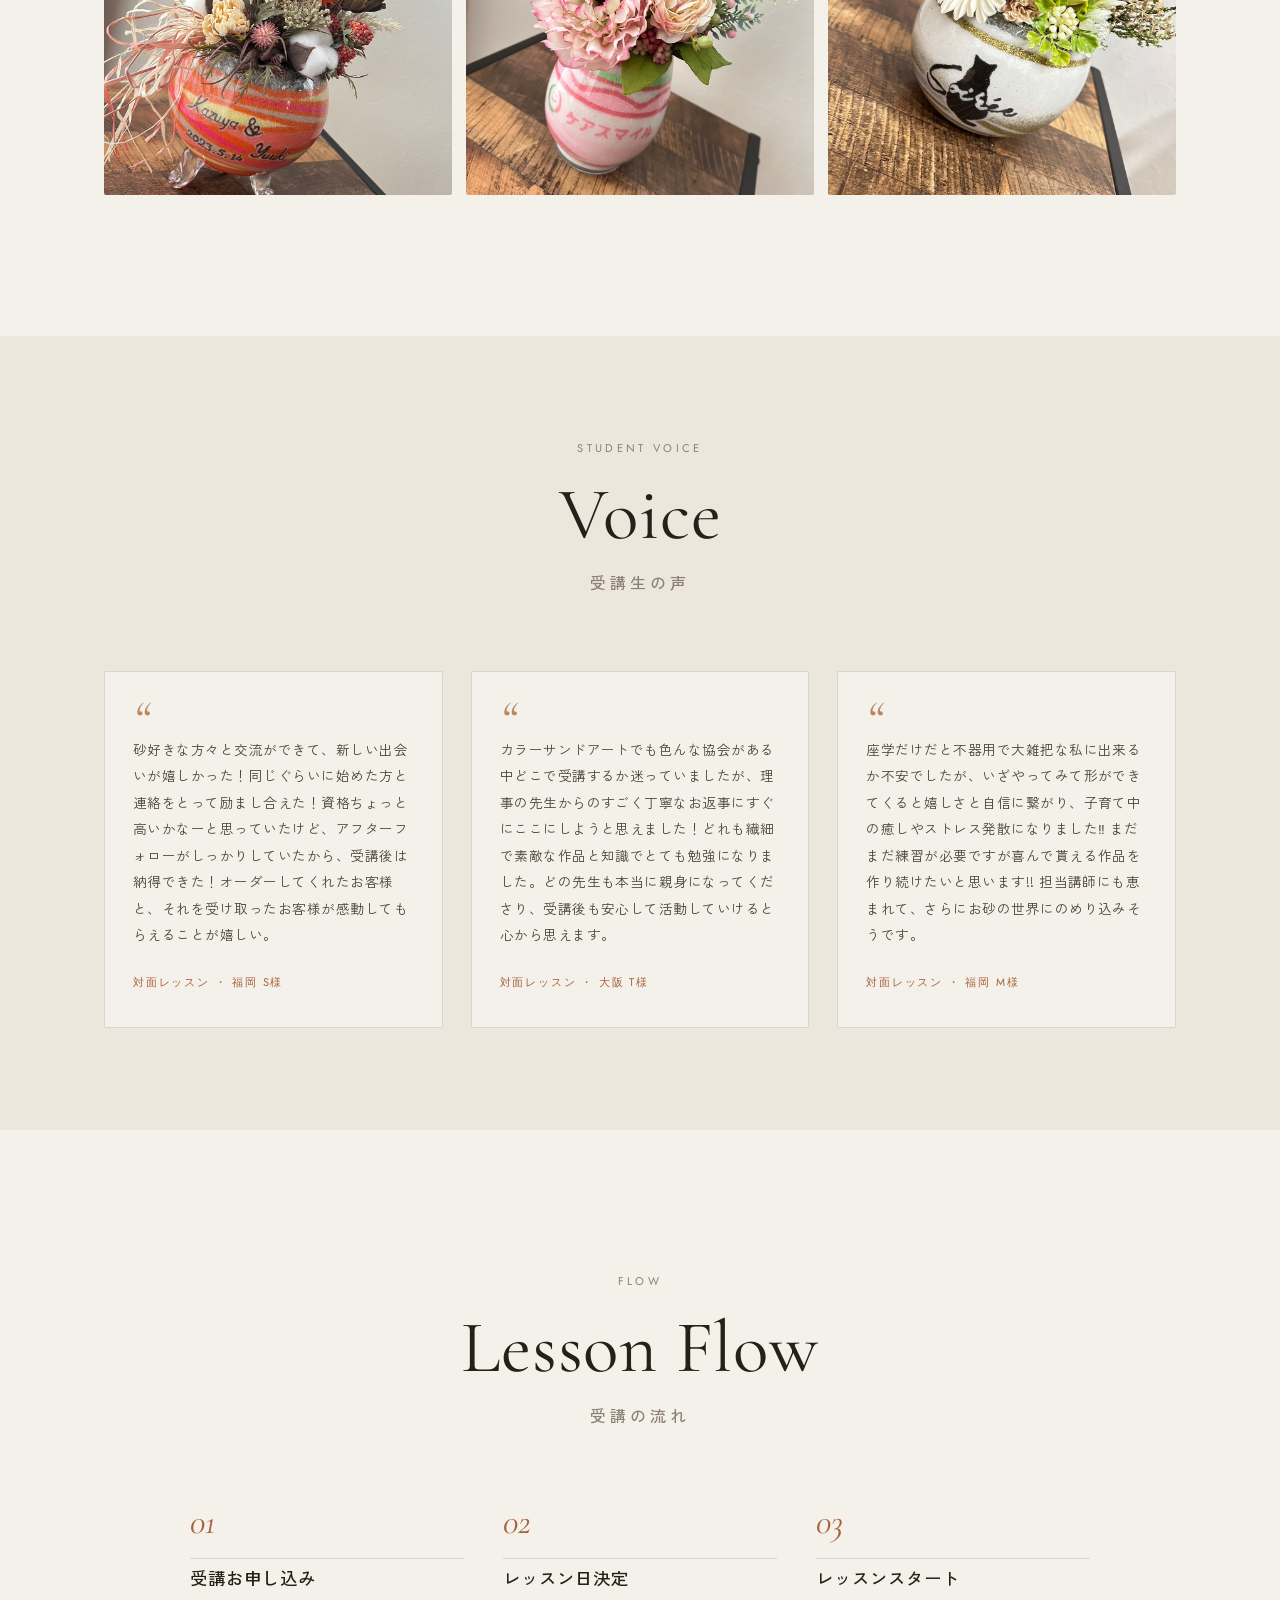
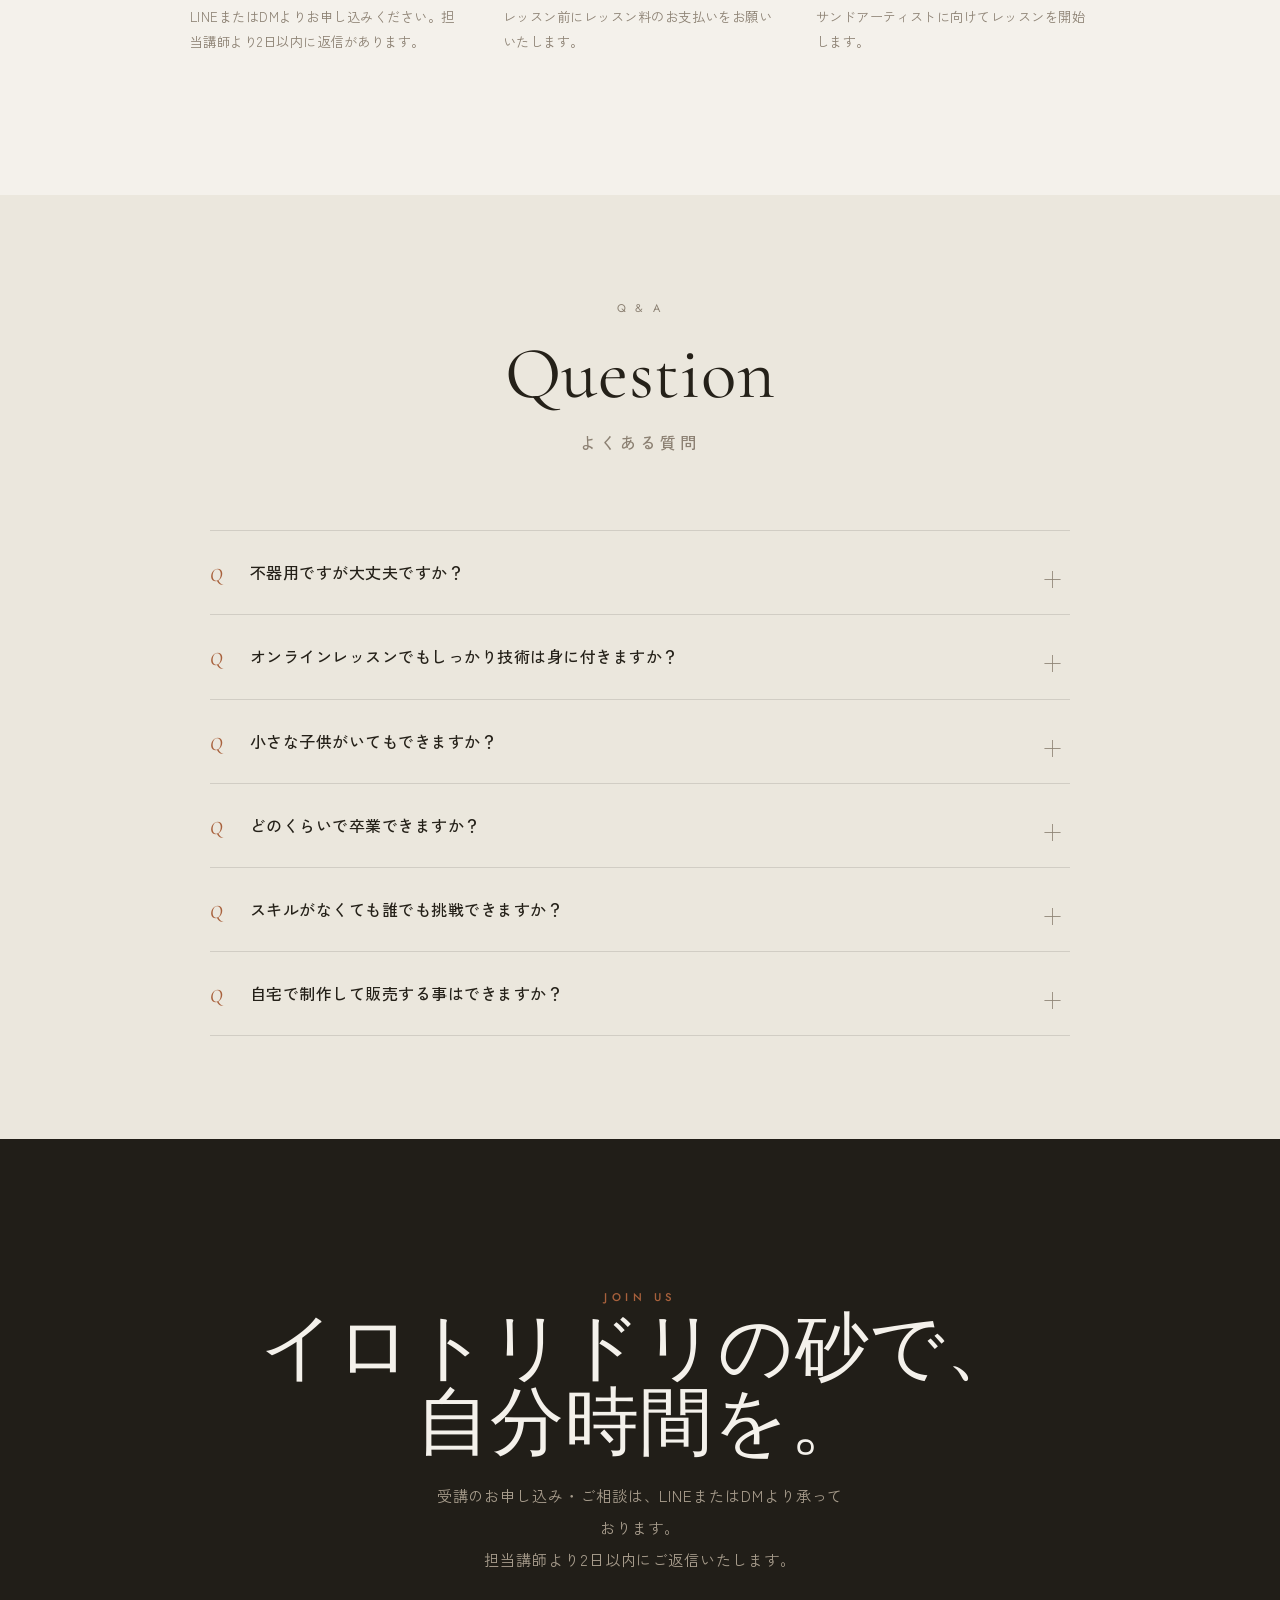
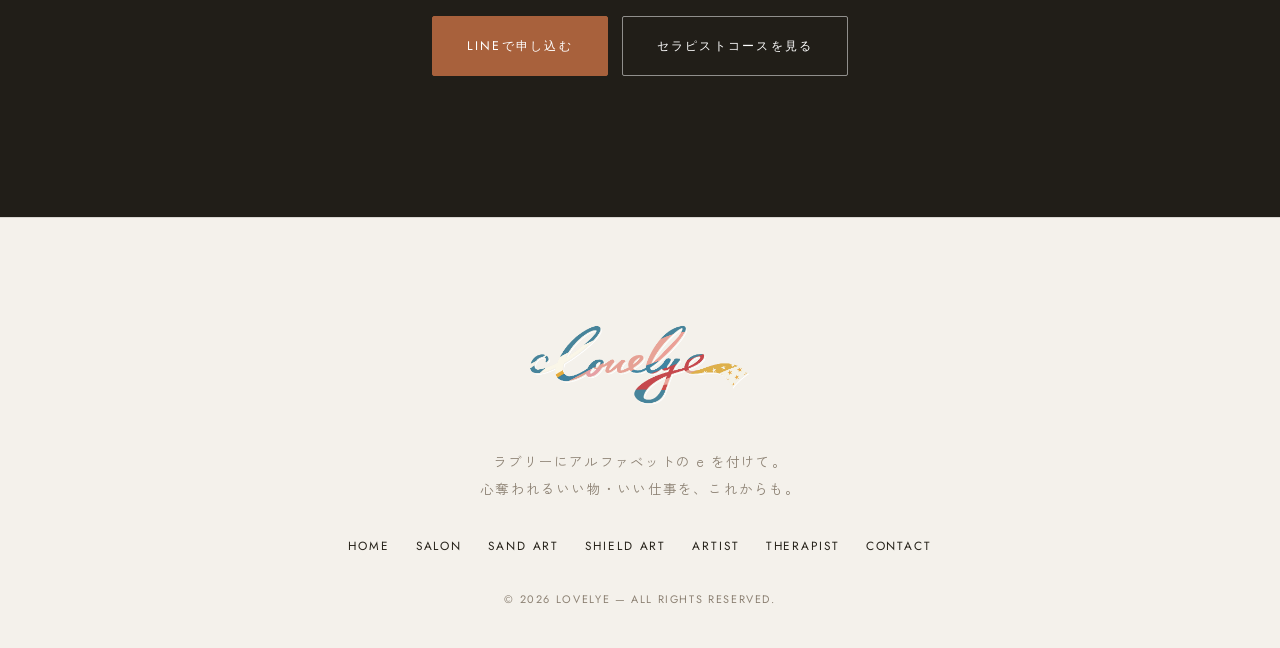
==== commit f590a6b4: "Revert header logo; use logo as the Artist page hero image - Restore original header logo.png (and h" ====
--- a/artist.html
+++ b/artist.html
@@ -8,7 +8,7 @@
 <link rel="preconnect" href="https://fonts.googleapis.com">
 <link rel="preconnect" href="https://fonts.gstatic.com" crossorigin>
 <link href="https://fonts.googleapis.com/css2?family=Cormorant+Garamond:ital,wght@0,300;0,400;0,500;1,300;1,400;1,500&family=Jost:wght@300;400;500&family=Zen+Kaku+Gothic+New:wght@300;400;500;700&display=swap" rel="stylesheet">
-<link rel="stylesheet" href="assets/css/site.css?v=20">
+<link rel="stylesheet" href="assets/css/site.css?v=21">
 </head>
 <body>
 <svg class="svg-defs" aria-hidden="true" focusable="false"><defs><filter id="sharpen"><feConvolveMatrix order="3" preserveAlpha="true" kernelMatrix="0 -0.45 0 -0.45 2.8 -0.45 0 -0.45 0"/></filter></defs></svg>
@@ -37,7 +37,7 @@
 
 <!-- SUBHERO -->
 <section class="subhero">
-  <div class="subhero-bg"><img class="sbg" src="assets/img/art-4.jpg" alt="" aria-hidden="true"><img class="sfg" src="assets/img/art-4.jpg" alt="サンドアート作品"></div>
+  <div class="subhero-bg brand-bg"><img class="sfg" src="assets/img/brand-hero.jpg" alt="lovelye — COLOR SAND ARTWORK"></div>
   <div class="wrap subhero-in">
     <p class="crumb"><a href="index.html">Home</a> &nbsp;/&nbsp; School &nbsp;/&nbsp; Artist</p>
     <h1>Artist Course</h1>
@@ -227,6 +227,6 @@
   </div>
 </footer>
 
-<script src="assets/js/site.js?v=20"></script>
+<script src="assets/js/site.js?v=21"></script>
 </body>
 </html>
--- a/assets/css/site.css
+++ b/assets/css/site.css
@@ -95,9 +95,9 @@
 header.solid{background:rgba(244,241,235,.9);backdrop-filter:blur(14px);
   padding:11px clamp(22px,5vw,64px);box-shadow:0 1px 0 var(--line)}
 .brand{font-family:var(--serif);font-style:italic;font-weight:500;font-size:1.78rem;color:#fff;transition:color .5s var(--e);line-height:1;letter-spacing:.02em;display:flex;align-items:center}
-.brand img{height:70px;width:auto;display:block;transition:height .5s var(--e),filter .5s var(--e)}
+.brand img{height:58px;width:auto;display:block;transition:height .5s var(--e),filter .5s var(--e)}
 header:not(.solid) .brand img{filter:drop-shadow(0 2px 8px rgba(0,0,0,.6))}
-header.solid .brand img{height:52px}
+header.solid .brand img{height:44px}
 .brand .txt-mark{display:none}
 header.solid .brand{color:var(--ink)}
 /* header on light (inner pages without dark hero) */
@@ -184,6 +184,9 @@
 /* whole-photo (no crop) with soft blurred fill */
 .subhero-bg .sbg{object-fit:cover;object-position:center;transform:scale(1.14);filter:blur(28px) saturate(1.08) brightness(.58)}
 .subhero-bg .sfg{object-fit:contain;object-position:center;transform:none;filter:url(#sharpen) saturate(.95) contrast(1.03) brightness(.98);z-index:1}
+/* logo used as the hero visual (seamless on its own dark background) */
+.subhero-bg.brand-bg{background:#3C3D42}
+.subhero-bg.brand-bg .sfg{object-fit:contain;filter:none;padding:clamp(28px,7vh,72px) clamp(20px,6vw,90px) clamp(104px,20vh,176px)}
 .subhero::after{content:"";position:absolute;inset:0;z-index:-1;background:
   linear-gradient(94deg,rgba(14,11,8,.6) 0%,rgba(14,11,8,.28) 36%,rgba(14,11,8,0) 70%),
   linear-gradient(180deg,rgba(14,11,8,.24),rgba(14,11,8,0) 38%,rgba(14,11,8,.55))}
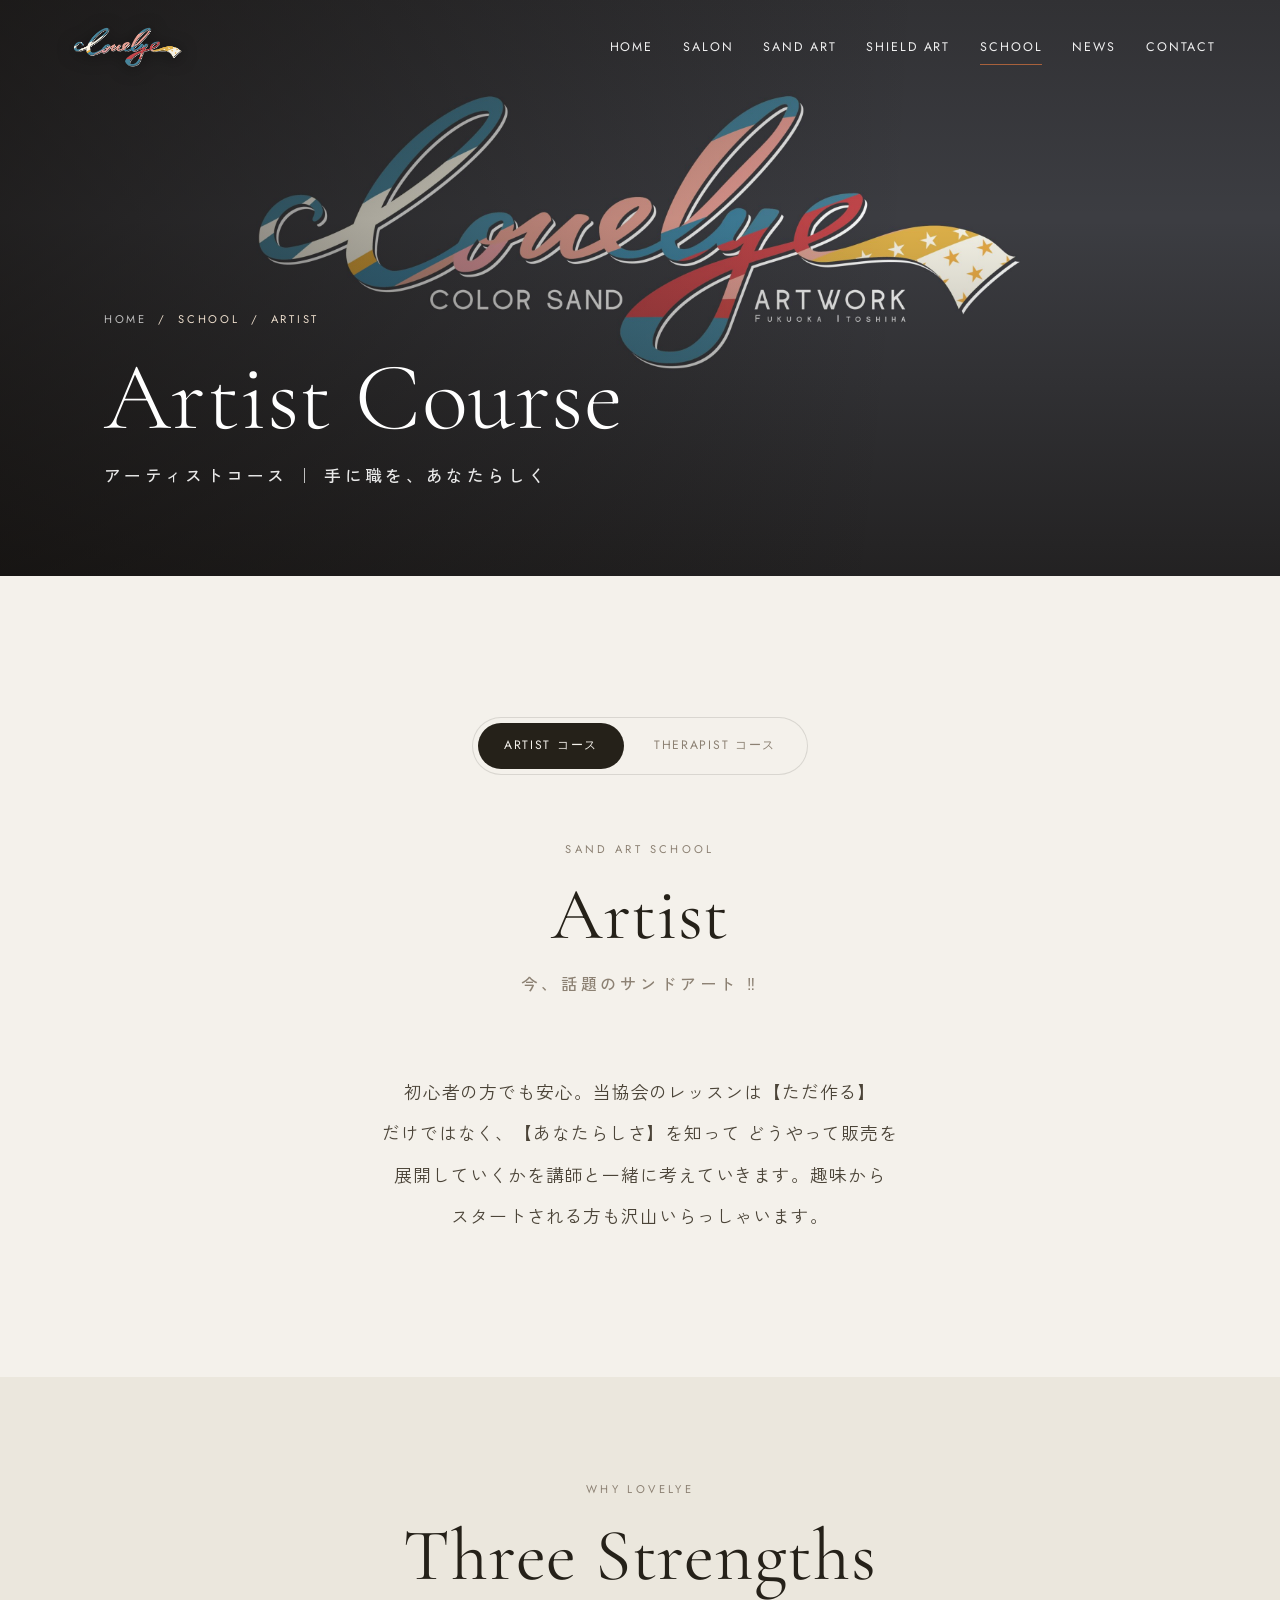
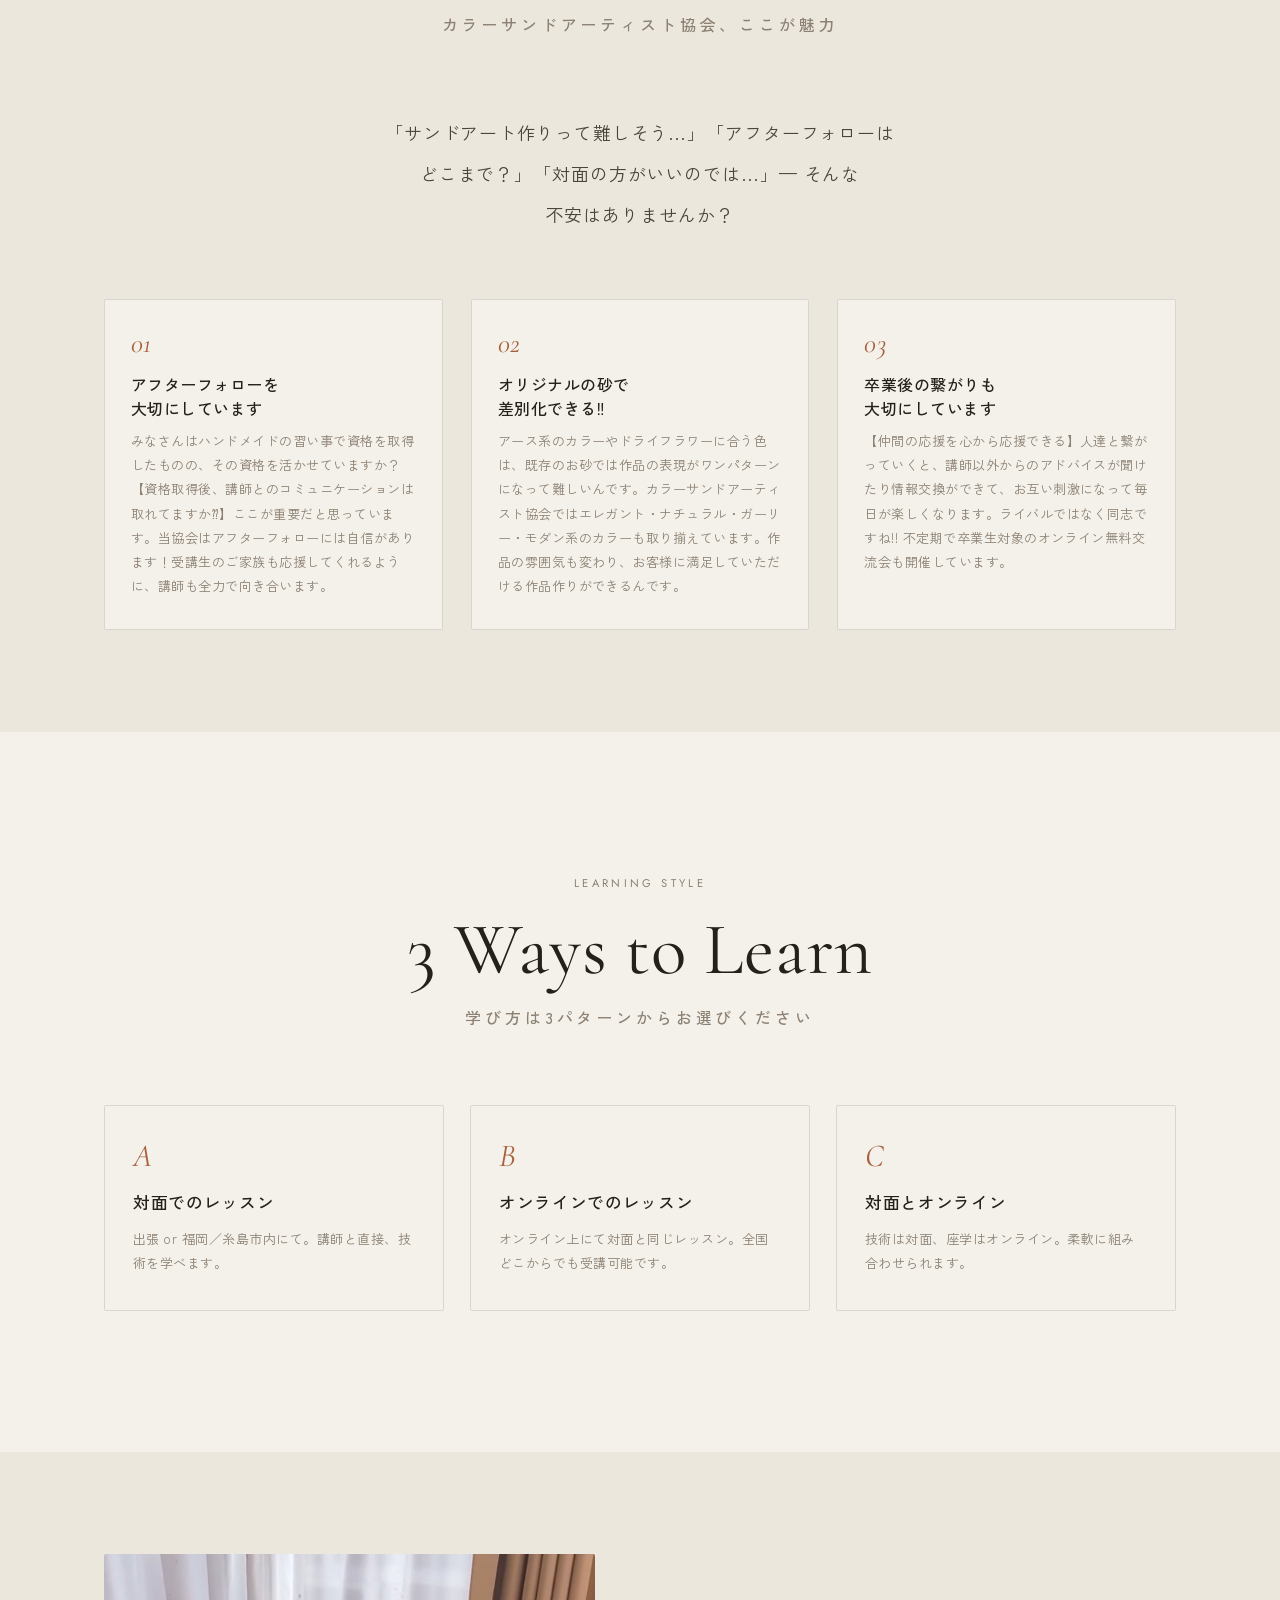
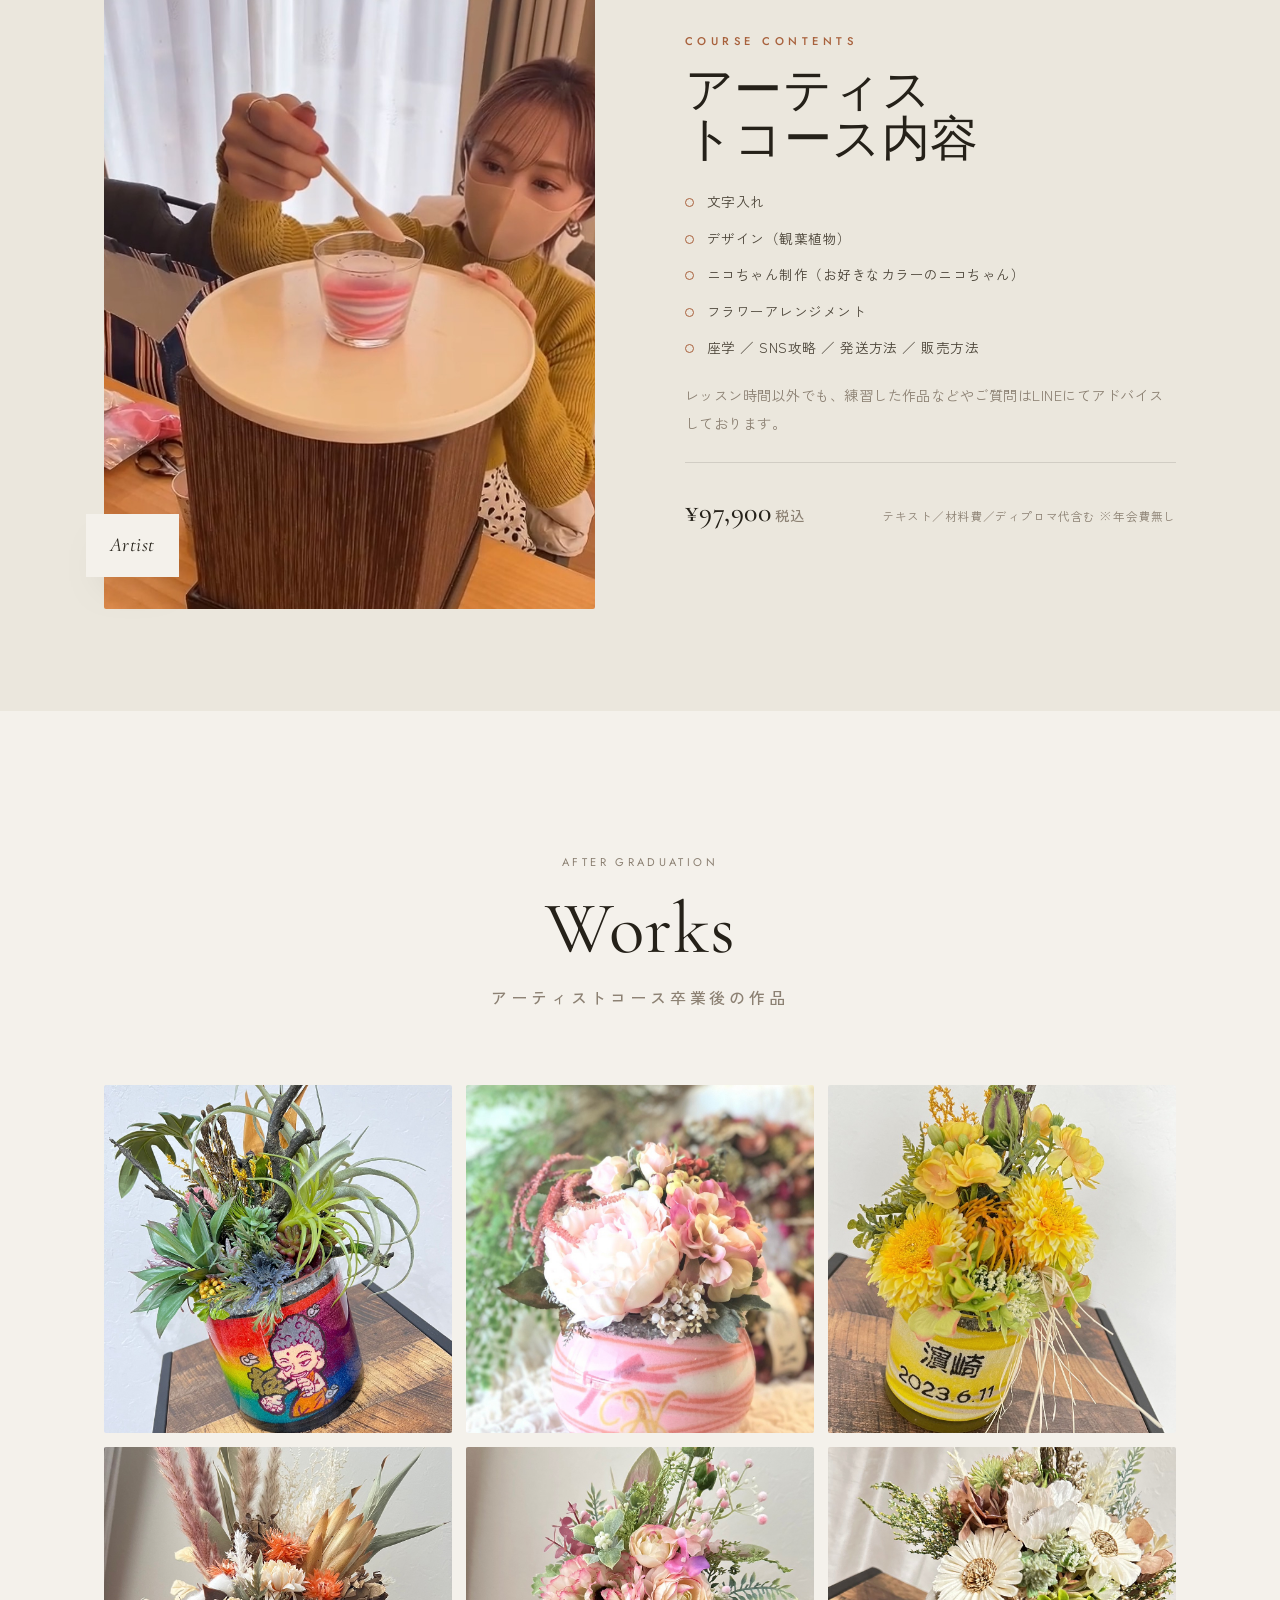
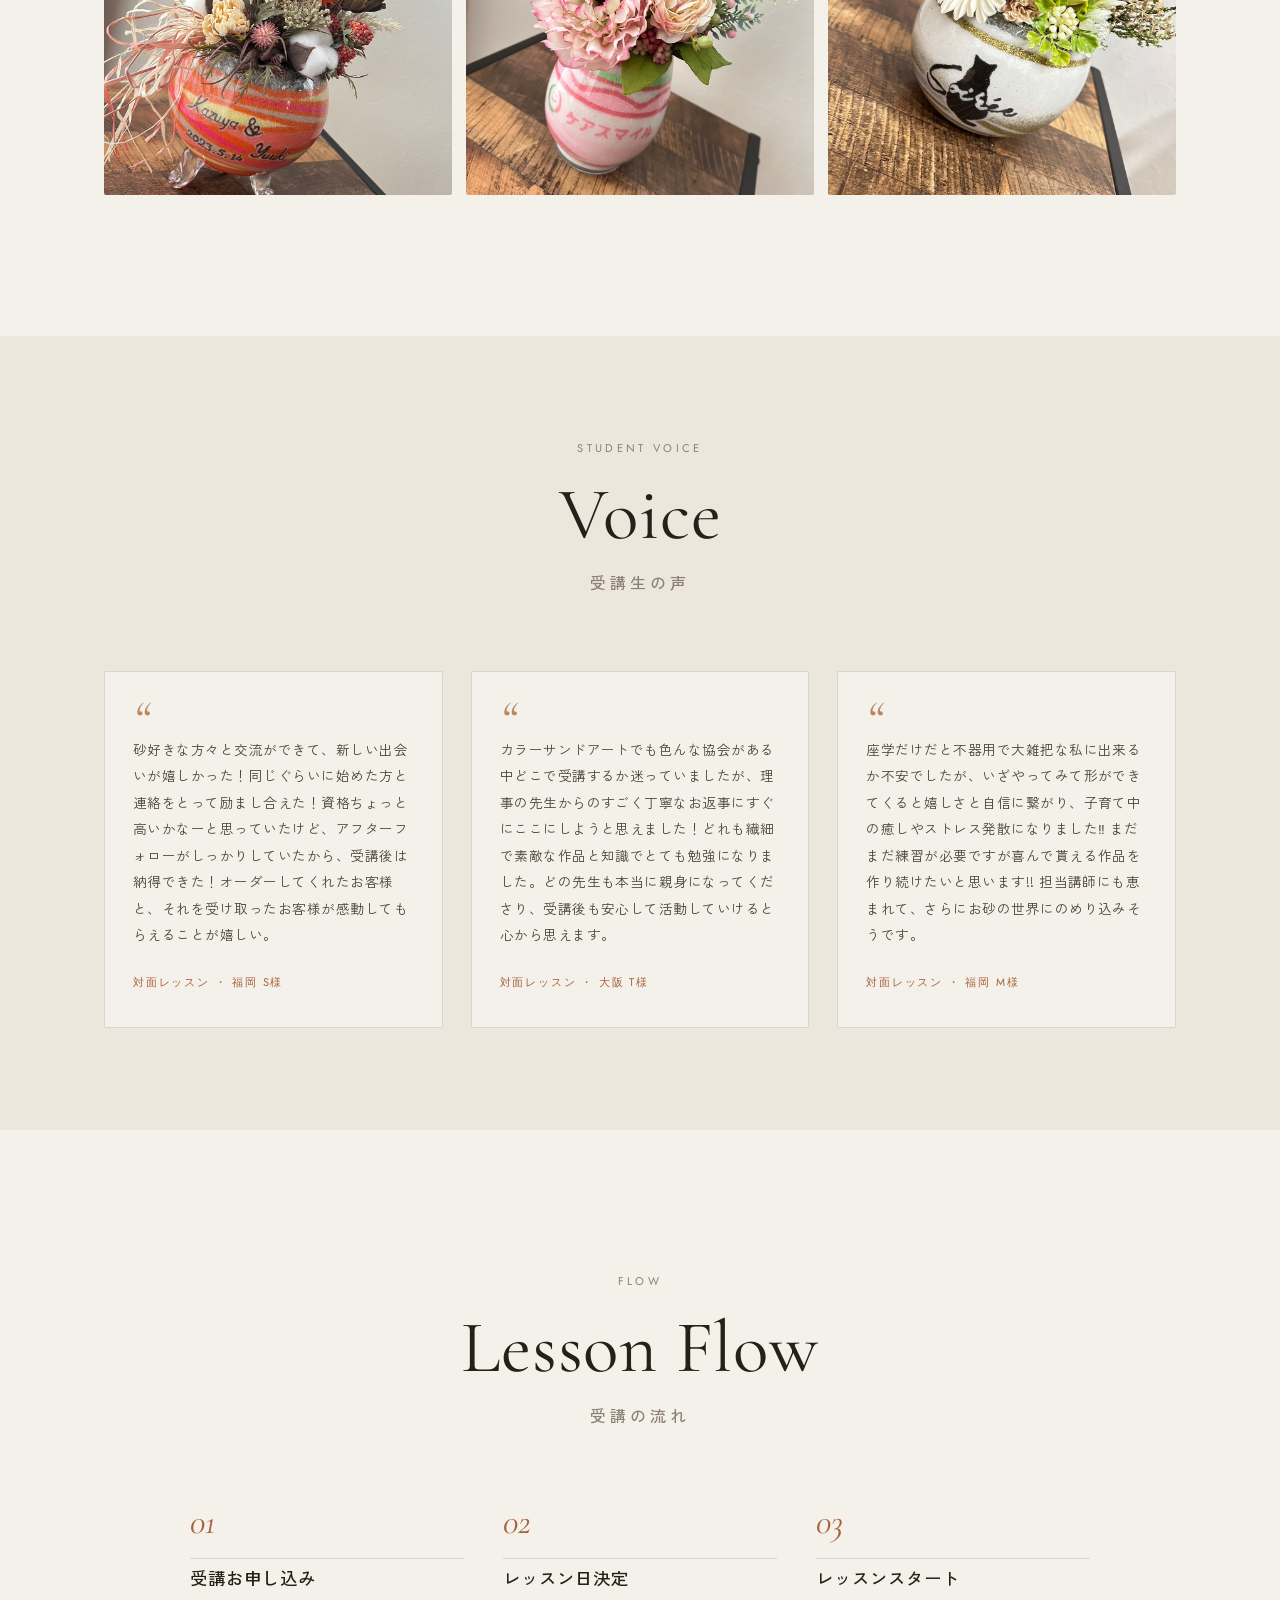
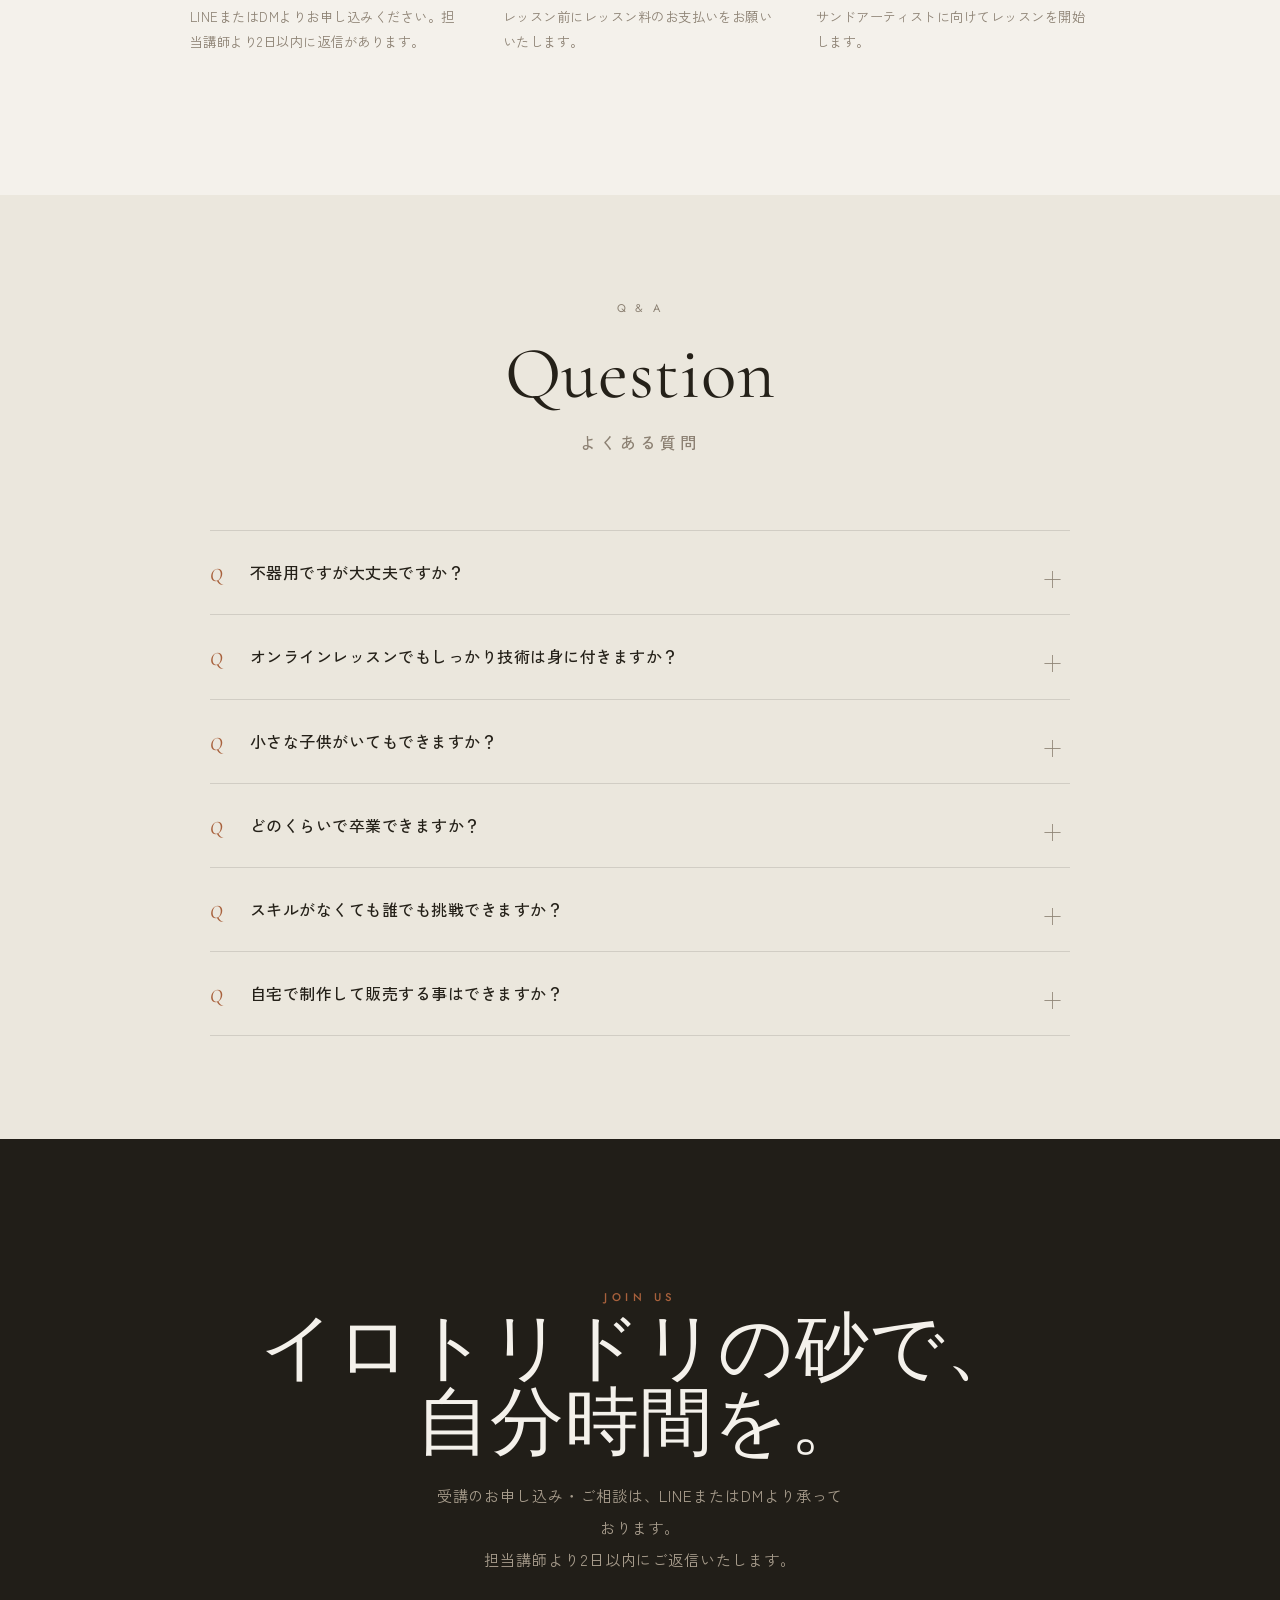
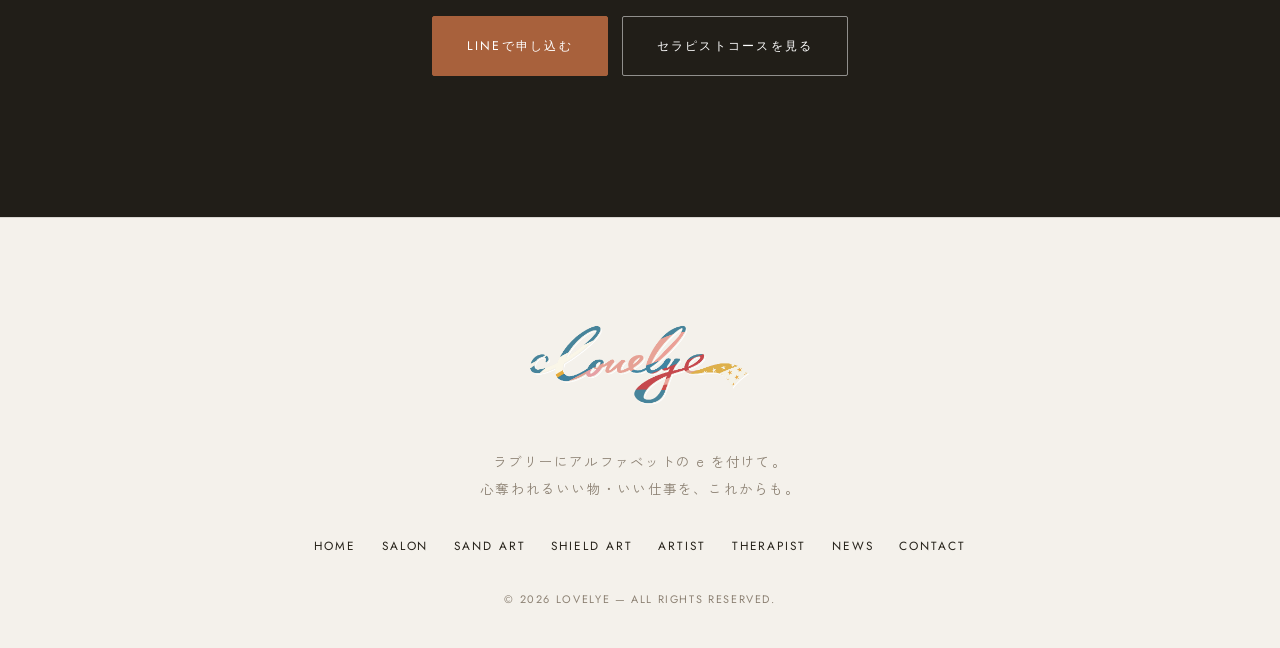
==== commit 27f03447: "Add News page; make homepage News items link to it - New news.html with the announcements as full ar" ====
--- a/artist.html
+++ b/artist.html
@@ -8,7 +8,7 @@
 <link rel="preconnect" href="https://fonts.googleapis.com">
 <link rel="preconnect" href="https://fonts.gstatic.com" crossorigin>
 <link href="https://fonts.googleapis.com/css2?family=Cormorant+Garamond:ital,wght@0,300;0,400;0,500;1,300;1,400;1,500&family=Jost:wght@300;400;500&family=Zen+Kaku+Gothic+New:wght@300;400;500;700&display=swap" rel="stylesheet">
-<link rel="stylesheet" href="assets/css/site.css?v=21">
+<link rel="stylesheet" href="assets/css/site.css?v=22">
 </head>
 <body>
 <svg class="svg-defs" aria-hidden="true" focusable="false"><defs><filter id="sharpen"><feConvolveMatrix order="3" preserveAlpha="true" kernelMatrix="0 -0.45 0 -0.45 2.8 -0.45 0 -0.45 0"/></filter></defs></svg>
@@ -21,6 +21,7 @@
     <a href="order.html">Sand&nbsp;Art</a>
     <a href="index.html#shieldart">Shield&nbsp;Art</a>
     <a href="artist.html" class="active">School</a>
+    <a href="news.html">News</a>
     <a href="index.html#contact">Contact</a>
   </nav>
   <button class="burger" id="burger" aria-label="menu"><span></span><span></span><span></span></button>
@@ -32,6 +33,7 @@
   <a href="index.html#shieldart">Shield Art<span class="jp">シールドアート</span></a>
   <a href="artist.html">Artist<span class="jp">アーティストコース</span></a>
   <a href="therapist.html">Therapist<span class="jp">セラピストコース</span></a>
+  <a href="news.html">News<span class="jp">お知らせ</span></a>
   <a href="index.html#contact">Contact<span class="jp">お問い合わせ</span></a>
 </div>
 
@@ -221,12 +223,13 @@
       <a href="index.html#shieldart">Shield Art</a>
       <a href="artist.html">Artist</a>
       <a href="therapist.html">Therapist</a>
-      <a href="index.html#contact">Contact</a>
+      <a href="news.html">News</a>
+    <a href="index.html#contact">Contact</a>
     </nav>
     <p class="copy">© 2026 lovelye — All Rights Reserved.</p>
   </div>
 </footer>
 
-<script src="assets/js/site.js?v=21"></script>
+<script src="assets/js/site.js?v=22"></script>
 </body>
 </html>
--- a/assets/css/site.css
+++ b/assets/css/site.css
@@ -383,6 +383,22 @@
 .news-item .date{font-family:var(--jost);font-size:.8rem;letter-spacing:.1em;color:var(--muted)}
 .news-item .cat{font-family:var(--jost);font-size:.66rem;letter-spacing:.14em;text-transform:uppercase;color:var(--clay);border:1px solid var(--clay);border-radius:100px;padding:5px 0;text-align:center}
 .news-item .t{font-family:var(--gothic);font-weight:500;font-size:.98rem;letter-spacing:.03em}
+a.news-item{color:inherit}
+a.news-item .t{transition:color .3s var(--e)}
+a.news-item:hover .t{color:var(--clay)}
+.news-more{margin-top:clamp(28px,4vw,40px);text-align:right}
+/* news article page */
+.articles{max-width:780px;margin:0 auto}
+.article{padding:clamp(34px,5vw,56px) 0;border-bottom:1px solid var(--line)}
+.article:first-child{padding-top:0}
+.article:last-child{border-bottom:none}
+.article .meta{display:flex;align-items:center;gap:16px;margin-bottom:18px}
+.article .meta .date{font-family:var(--jost);font-size:.8rem;letter-spacing:.1em;color:var(--muted)}
+.article .meta .cat{font-family:var(--jost);font-size:.66rem;letter-spacing:.14em;text-transform:uppercase;color:var(--clay);border:1px solid var(--clay);border-radius:100px;padding:5px 14px}
+.article h2{font-family:var(--serif);font-weight:400;font-size:clamp(1.55rem,3.4vw,2.15rem);line-height:1.4;letter-spacing:.01em;margin-bottom:22px}
+.article .body p{color:var(--ink-soft);font-size:1rem;line-height:2.15;margin-bottom:1.1em}
+.article .body p:last-child{margin-bottom:0}
+.article .art-link{margin-top:26px}
 
 /* ---------- contact ---------- */
 .channels{display:grid;grid-template-columns:repeat(4,1fr);gap:1px;background:var(--line-d);border:1px solid var(--line-d);max-width:900px;margin:0 auto}
